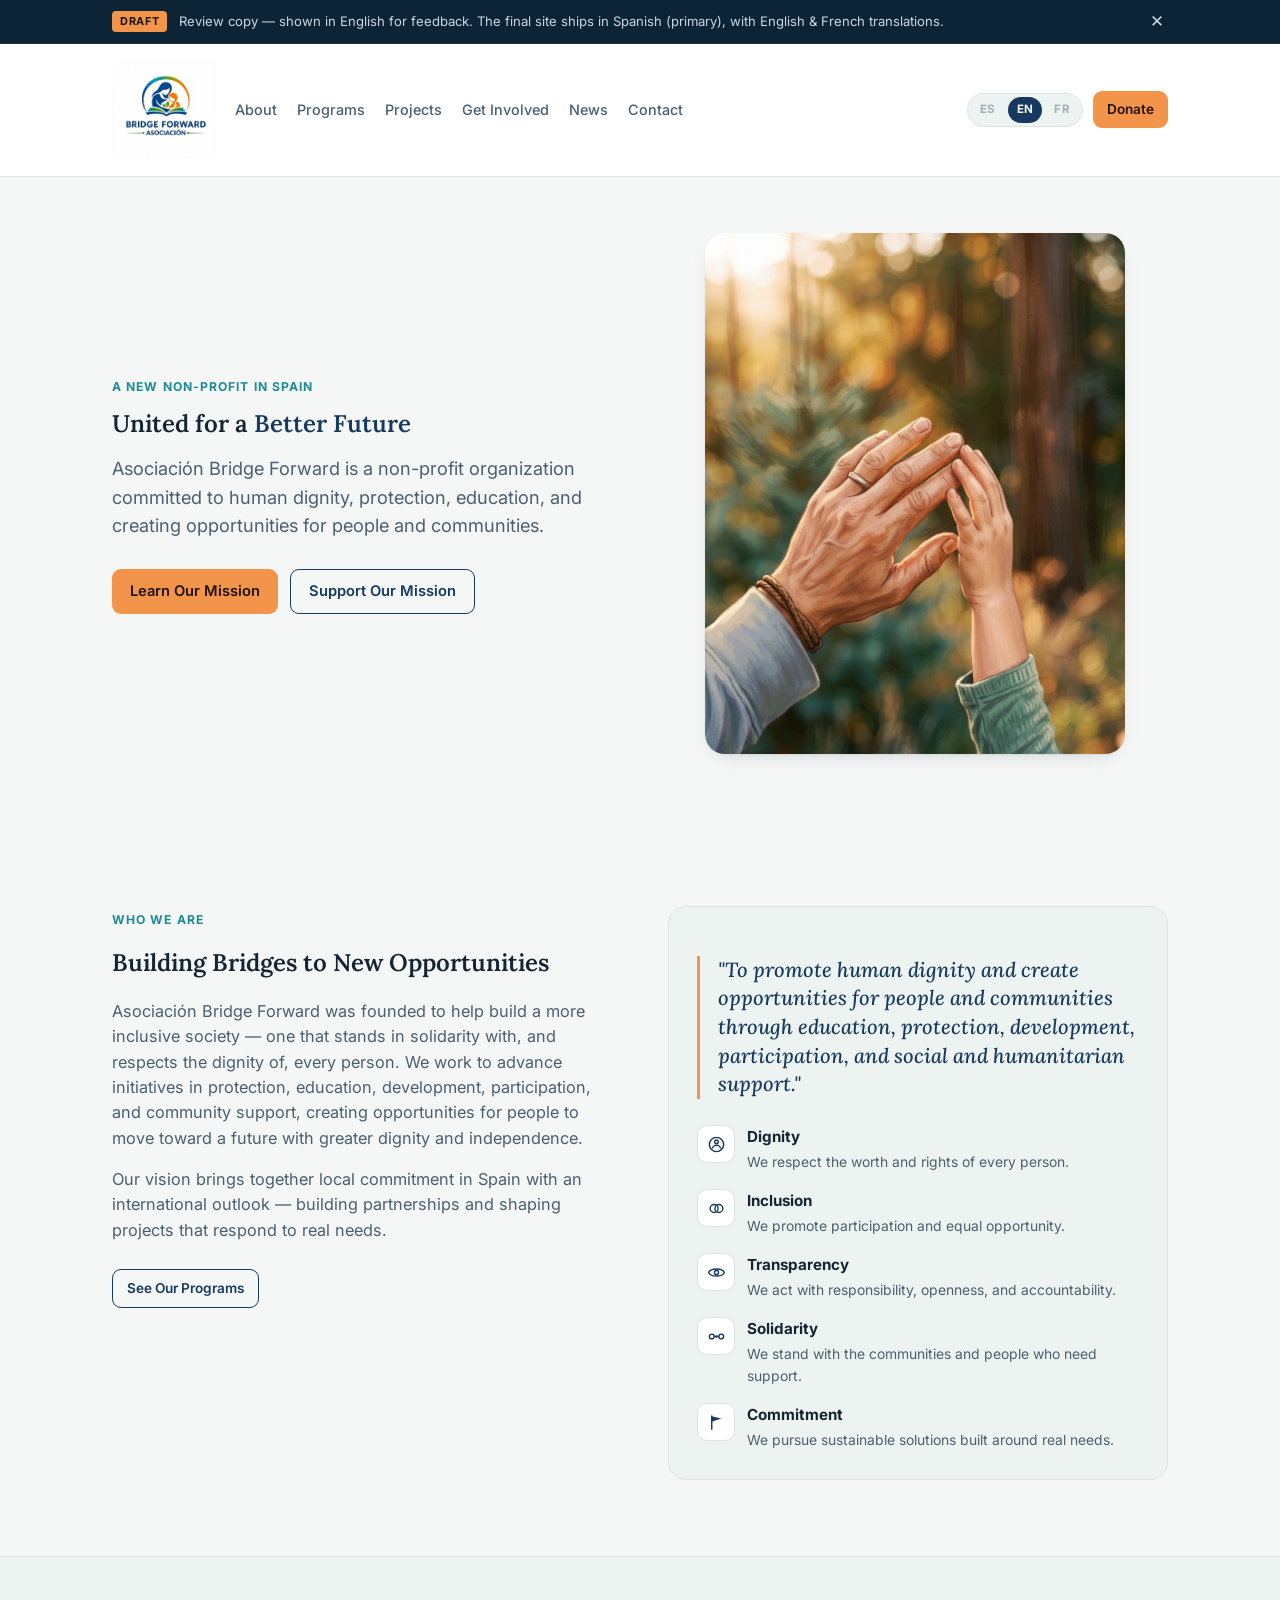
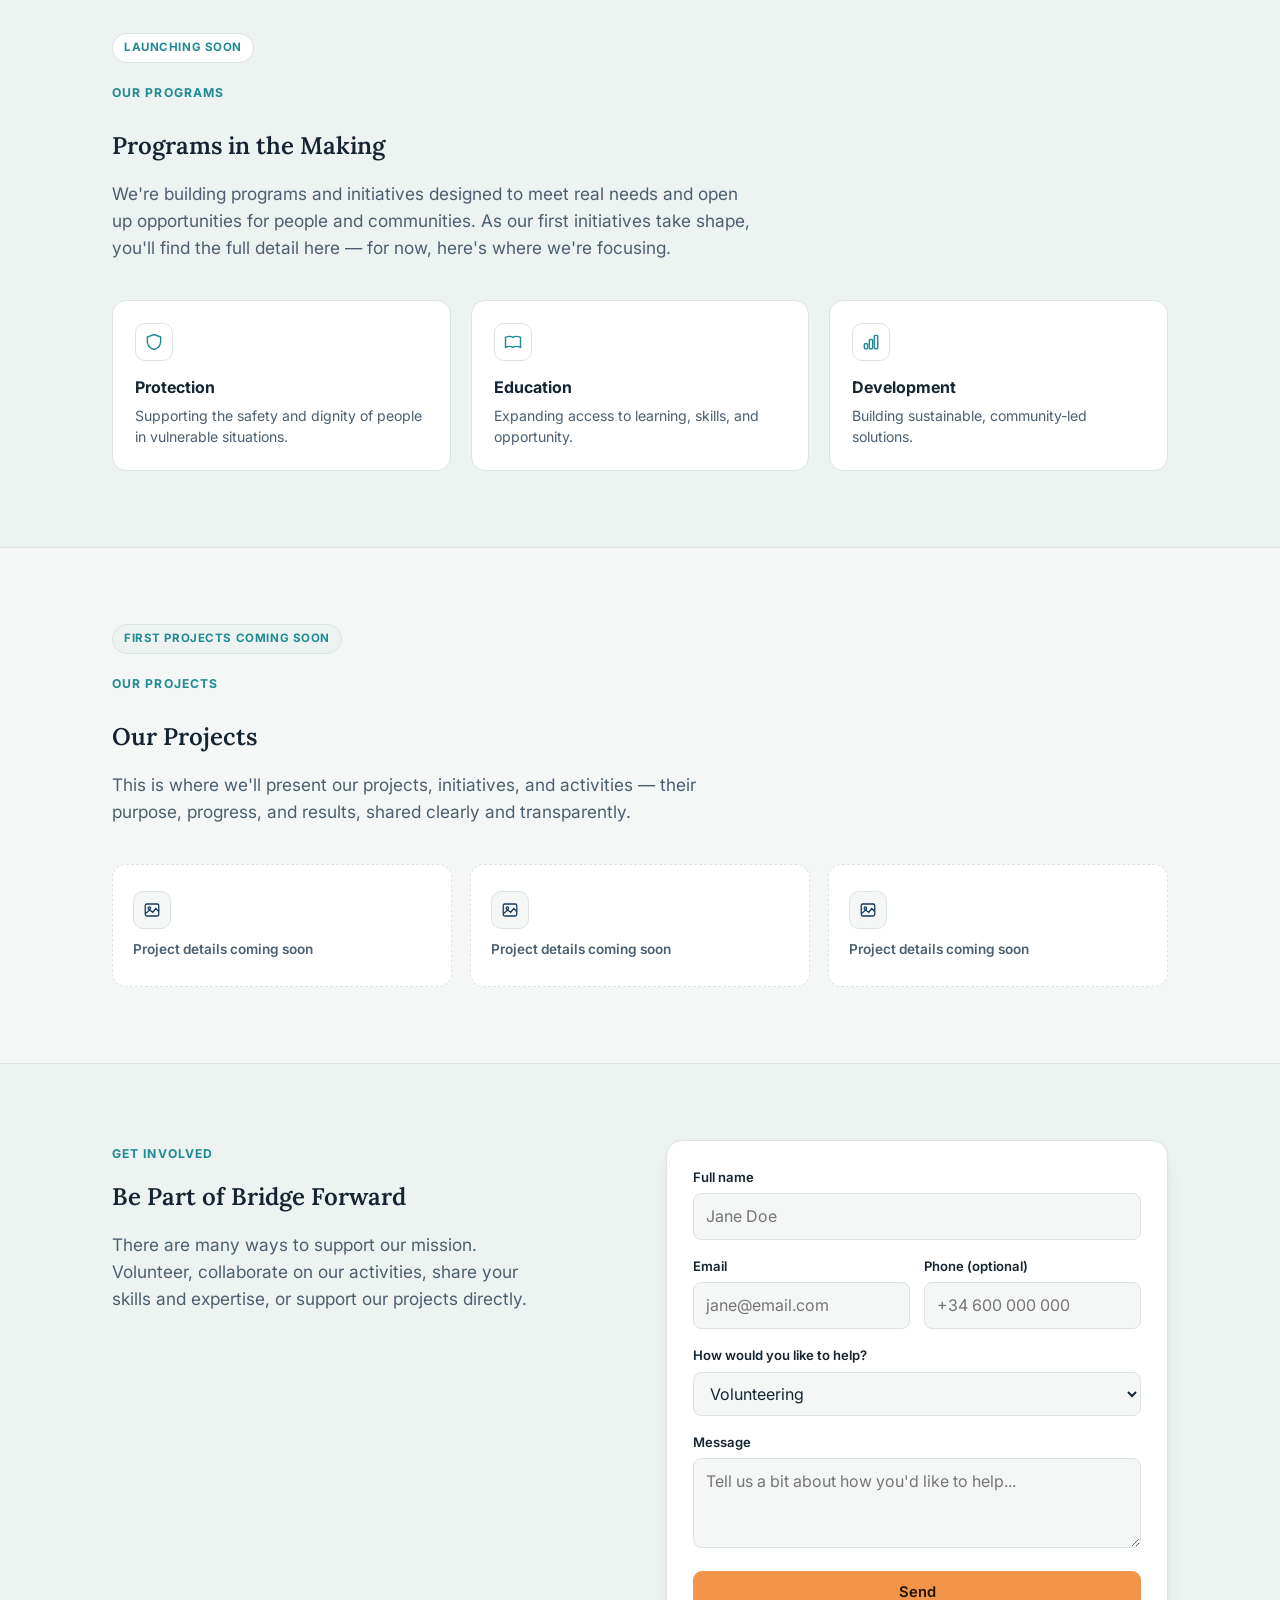
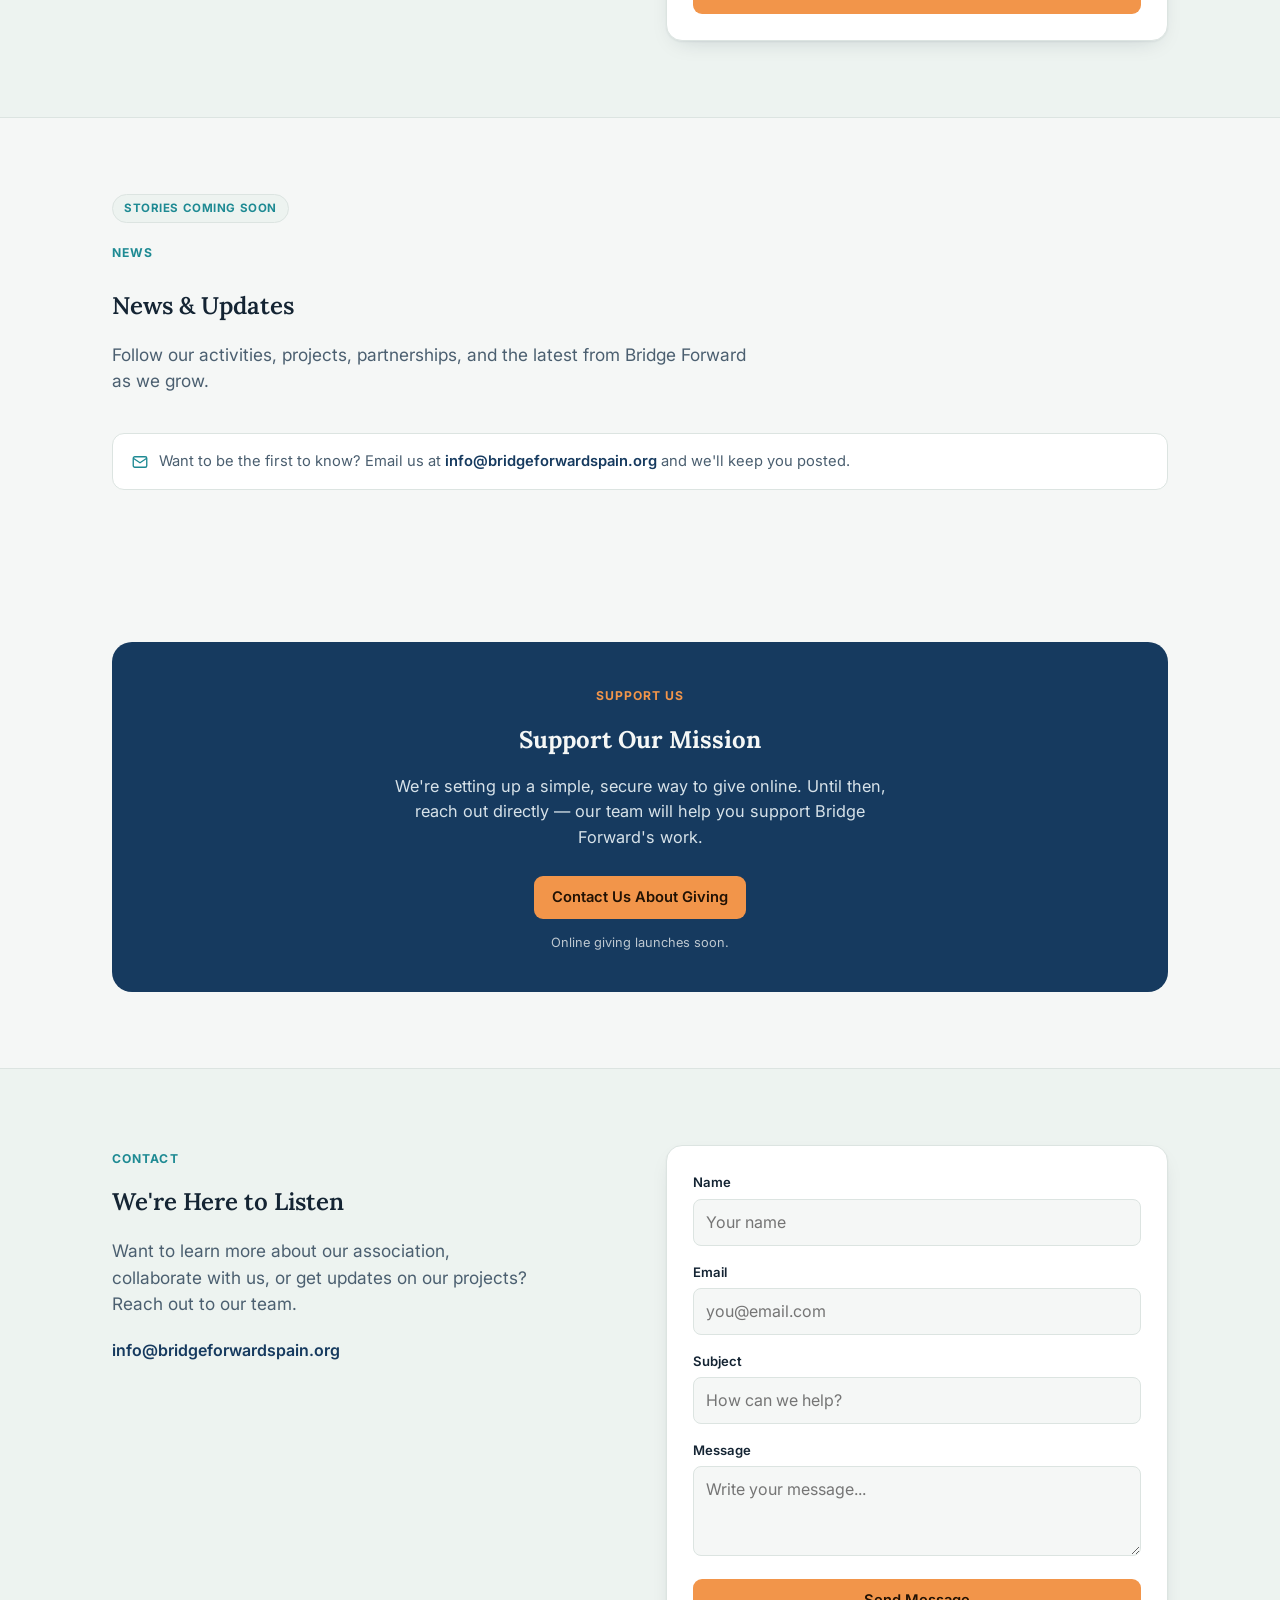
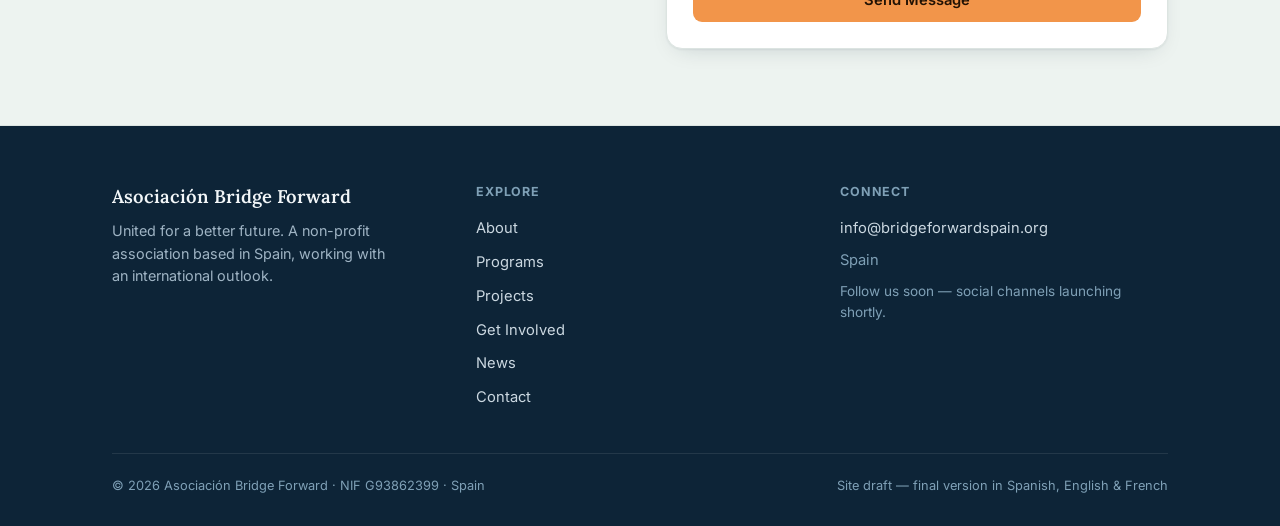
==== index.html @ 65ca8d6c "Bridge Forward — English review draft" ====
<!doctype html>
<html lang="en">
<head>
<meta charset="utf-8">
<meta name="viewport" content="width=device-width, initial-scale=1">
<title>Bridge Forward — Home</title>
<meta name="description" content="Asociación Bridge Forward is a non-profit organization committed to human dignity, protection, education, and creating opportunities for people and communities.">
<link rel="preconnect" href="https://fonts.googleapis.com">
<link rel="preconnect" href="https://fonts.gstatic.com" crossorigin>
<link rel="stylesheet" href="https://fonts.googleapis.com/css2?family=Lora:ital,wght@0,400;0,500;0,600;0,700;1,500&family=Inter:wght@400;500;600;700&display=swap">
<style>
:root{
  --bg:#F5F7F6; --surface:#FFFFFF; --surface-alt:#EDF3F0; --ink:#142433; --ink-soft:#4B5F70;
  --brand:#163A5F; --brand-deep:#0D2437; --teal:#1E8A93; --green:#3AA267; --orange:#F2954A; --orange-deep:#D97A2E;
  --border:#DCE4E1; --shadow:0 1px 2px rgba(14,36,55,.06), 0 8px 24px -12px rgba(14,36,55,.22);
}
*{box-sizing:border-box}
body{margin:0;background:var(--bg);color:var(--ink);font-family:"Inter",system-ui,-apple-system,"Segoe UI",sans-serif;line-height:1.55;-webkit-font-smoothing:antialiased}
h1,h2,h3{font-family:"Lora",Georgia,serif;margin:0;text-wrap:balance}
a{color:var(--brand);text-decoration:none}
a:hover{color:var(--orange-deep)}
button,input,select,textarea{font:inherit}
img,svg{display:block;max-width:100%}
input,select,textarea{width:100%;border:1px solid var(--border);border-radius:8px;background:var(--bg);color:var(--ink);padding:10px 12px}
textarea{resize:vertical;min-height:90px}
:focus-visible{outline:2.5px solid var(--orange);outline-offset:3px;border-radius:4px}
</style>
</head>
<body>

<div style="width:100%;min-height:100vh;display:flex;flex-direction:column;background:var(--bg);color:var(--ink)">

<div id="reviewStrip" style="background:var(--brand-deep);color:#E7EEF3;font-size:.82rem;border-bottom:1px solid rgba(255,255,255,.08)">
  <div style="max-width:1120px;margin-inline:auto;padding:9px clamp(20px,4vw,32px);display:flex;align-items:center;gap:12px;flex-wrap:wrap">
    <span style="flex:none;background:var(--orange);color:#1c1206;font-weight:700;font-size:.68rem;letter-spacing:.06em;text-transform:uppercase;padding:2px 8px;border-radius:4px">Draft</span>
    <span style="flex:1;min-width:200px;color:#C9D8E2">Review copy — shown in English for feedback. The final site ships in Spanish (primary), with English &amp; French translations.</span>
    <button type="button" id="dismissReviewBtn" aria-label="Dismiss" style="flex:none;background:none;border:0;color:#C9D8E2;font-size:1.05rem;line-height:1;cursor:pointer;padding:4px">✕</button>
  </div>
</div>

<header style="background:var(--surface);border-bottom:1px solid var(--border)">
  <div style="max-width:1120px;margin-inline:auto;padding:14px clamp(20px,4vw,32px);display:flex;align-items:center;gap:18px;flex-wrap:wrap;row-gap:10px">
    <a href="#home" style="display:flex;align-items:center;gap:10px;flex:none">
      <img src="assets/logo.jpg" alt="Asociación Bridge Forward" style="height:104px;width:auto;border-radius:12px">
    </a>
    <nav aria-label="Primary" style="display:flex;gap:20px;flex-wrap:wrap;font-size:.9rem;font-weight:500">
      <a href="#about" style="color:var(--ink-soft)">About</a>
      <a href="#programs" style="color:var(--ink-soft)">Programs</a>
      <a href="#projects" style="color:var(--ink-soft)">Projects</a>
      <a href="#involved" style="color:var(--ink-soft)">Get Involved</a>
      <a href="#news" style="color:var(--ink-soft)">News</a>
      <a href="#contact" style="color:var(--ink-soft)">Contact</a>
    </nav>
    <div style="display:flex;align-items:center;gap:10px;margin-left:auto">
      <div role="group" aria-label="Language" style="display:flex;gap:3px;background:var(--surface-alt);border:1px solid var(--border);border-radius:99px;padding:3px">
        <button type="button" disabled title="Available once the final site launches" style="border:0;background:none;font:inherit;font-size:.72rem;font-weight:700;letter-spacing:.03em;padding:4px 9px;border-radius:99px;color:var(--ink-soft);opacity:.45;cursor:not-allowed">ES</button>
        <button type="button" aria-current="true" style="border:0;font:inherit;font-size:.72rem;font-weight:700;letter-spacing:.03em;padding:4px 9px;border-radius:99px;background:var(--brand);color:#F5F7F6;cursor:default">EN</button>
        <button type="button" disabled title="Available once the final site launches" style="border:0;background:none;font:inherit;font-size:.72rem;font-weight:700;letter-spacing:.03em;padding:4px 9px;border-radius:99px;color:var(--ink-soft);opacity:.45;cursor:not-allowed">FR</button>
      </div>
      <a href="#donate" style="display:inline-flex;align-items:center;justify-content:center;border-radius:9px;font-weight:600;font-size:.85rem;padding:8px 14px;background:var(--orange);color:#221204">Donate</a>
    </div>
  </div>
</header>

<main>

  <section id="home" style="padding-block:56px 76px">
    <div style="max-width:1120px;margin-inline:auto;padding-inline:clamp(20px,4vw,32px);display:grid;grid-template-columns:repeat(auto-fit,minmax(340px,1fr));gap:44px;align-items:center">
      <div>
        <span style="display:inline-flex;align-items:center;gap:7px;font-size:.76rem;font-weight:700;letter-spacing:.09em;text-transform:uppercase;color:var(--teal);margin-bottom:14px">A new non-profit in Spain</span>
        <h1 style="font-size:clamp(2.1rem,1.5rem+3vw,3.6rem);line-height:1.06;font-weight:600">United for a <em style="font-style:normal;color:var(--brand)">Better Future</em></h1>
        <p style="margin-top:18px;margin-bottom:30px;font-size:1.14rem;color:var(--ink-soft);max-width:560px">Asociación Bridge Forward is a non-profit organization committed to human dignity, protection, education, and creating opportunities for people and communities.</p>
        <div style="display:flex;flex-wrap:wrap;gap:12px">
          <a href="#about" style="display:inline-flex;align-items:center;justify-content:center;border-radius:9px;font-weight:600;font-size:.92rem;padding:10px 18px;background:var(--orange);color:#221204">Learn Our Mission</a>
          <a href="#donate" style="display:inline-flex;align-items:center;justify-content:center;border-radius:9px;font-weight:600;font-size:.92rem;padding:10px 18px;border:1px solid var(--brand);color:var(--brand)">Support Our Mission</a>
        </div>
      </div>
      <img src="assets/hero.jpg" alt="An adult's hand and a child's hand reaching toward each other, fingertips almost touching" style="width:100%;max-width:420px;margin-inline:auto;display:block;border-radius:20px;box-shadow:var(--shadow)">
    </div>
  </section>

  <section id="about" style="padding-block:76px">
    <div style="max-width:1120px;margin-inline:auto;padding-inline:clamp(20px,4vw,32px);display:grid;grid-template-columns:repeat(auto-fit,minmax(340px,1fr));gap:56px">
      <div>
        <span style="display:inline-flex;align-items:center;gap:7px;font-size:.76rem;font-weight:700;letter-spacing:.09em;text-transform:uppercase;color:var(--teal);margin-bottom:14px">Who We Are</span>
        <h2 style="font-size:clamp(1.7rem,1.3rem+1.6vw,2.5rem);font-weight:600;margin-bottom:18px">Building Bridges to New Opportunities</h2>
        <p style="color:var(--ink-soft);font-size:1.02rem">Asociación Bridge Forward was founded to help build a more inclusive society — one that stands in solidarity with, and respects the dignity of, every person. We work to advance initiatives in protection, education, development, participation, and community support, creating opportunities for people to move toward a future with greater dignity and independence.</p>
        <p style="margin-top:14px;color:var(--ink-soft);font-size:1.02rem">Our vision brings together local commitment in Spain with an international outlook — building partnerships and shaping projects that respond to real needs.</p>
        <div style="margin-top:26px"><a href="#programs" style="display:inline-flex;align-items:center;justify-content:center;border-radius:9px;font-weight:600;font-size:.85rem;padding:8px 14px;border:1px solid var(--brand);color:var(--brand)">See Our Programs</a></div>
      </div>
      <div style="background:var(--surface-alt);border:1px solid var(--border);border-radius:18px;padding:28px">
        <p style="font-family:'Lora',serif;font-weight:500;font-style:italic;font-size:1.28rem;line-height:1.4;color:var(--brand);border-left:3px solid var(--orange);padding-left:18px;margin-bottom:26px">"To promote human dignity and create opportunities for people and communities through education, protection, development, participation, and social and humanitarian support."</p>
        <div style="display:grid;gap:16px;grid-template-columns:repeat(auto-fit,minmax(220px,1fr))">
          <div style="display:flex;gap:12px">
            <span style="flex:none;width:38px;height:38px;border-radius:10px;background:var(--surface);border:1px solid var(--border);display:flex;align-items:center;justify-content:center;color:var(--brand)"><svg width="19" height="19" viewBox="0 0 24 24" style="fill:none;stroke:currentColor;stroke-width:1.8"><circle cx="12" cy="12" r="9"></circle><circle cx="12" cy="8.6" r="2.3"></circle><path d="M7,17 a5,4 0 0 1 10,0"></path></svg></span>
            <div><h4 style="font-family:'Inter',sans-serif;font-weight:700;font-size:.95rem;margin:0 0 3px">Dignity</h4><p style="margin:0;font-size:.87rem;color:var(--ink-soft)">We respect the worth and rights of every person.</p></div>
          </div>
          <div style="display:flex;gap:12px">
            <span style="flex:none;width:38px;height:38px;border-radius:10px;background:var(--surface);border:1px solid var(--border);display:flex;align-items:center;justify-content:center;color:var(--brand)"><svg width="19" height="19" viewBox="0 0 24 24" style="fill:none;stroke:currentColor;stroke-width:1.8"><circle cx="9" cy="12" r="5"></circle><circle cx="15" cy="12" r="5"></circle></svg></span>
            <div><h4 style="font-family:'Inter',sans-serif;font-weight:700;font-size:.95rem;margin:0 0 3px">Inclusion</h4><p style="margin:0;font-size:.87rem;color:var(--ink-soft)">We promote participation and equal opportunity.</p></div>
          </div>
          <div style="display:flex;gap:12px">
            <span style="flex:none;width:38px;height:38px;border-radius:10px;background:var(--surface);border:1px solid var(--border);display:flex;align-items:center;justify-content:center;color:var(--brand)"><svg width="19" height="19" viewBox="0 0 24 24" style="fill:none;stroke:currentColor;stroke-width:1.8"><path d="M2,12 C5,6 19,6 22,12 C19,18 5,18 2,12 Z"></path><circle cx="12" cy="12" r="2.6"></circle></svg></span>
            <div><h4 style="font-family:'Inter',sans-serif;font-weight:700;font-size:.95rem;margin:0 0 3px">Transparency</h4><p style="margin:0;font-size:.87rem;color:var(--ink-soft)">We act with responsibility, openness, and accountability.</p></div>
          </div>
          <div style="display:flex;gap:12px">
            <span style="flex:none;width:38px;height:38px;border-radius:10px;background:var(--surface);border:1px solid var(--border);display:flex;align-items:center;justify-content:center;color:var(--brand)"><svg width="19" height="19" viewBox="0 0 24 24" style="fill:none;stroke:currentColor;stroke-width:1.8"><circle cx="6" cy="12" r="3"></circle><circle cx="18" cy="12" r="3"></circle><line x1="9" y1="12" x2="15" y2="12"></line><circle cx="12" cy="12" r="1.5" style="fill:currentColor;stroke:none"></circle></svg></span>
            <div><h4 style="font-family:'Inter',sans-serif;font-weight:700;font-size:.95rem;margin:0 0 3px">Solidarity</h4><p style="margin:0;font-size:.87rem;color:var(--ink-soft)">We stand with the communities and people who need support.</p></div>
          </div>
          <div style="display:flex;gap:12px">
            <span style="flex:none;width:38px;height:38px;border-radius:10px;background:var(--surface);border:1px solid var(--border);display:flex;align-items:center;justify-content:center;color:var(--brand)"><svg width="19" height="19" viewBox="0 0 24 24" style="fill:none;stroke:currentColor;stroke-width:1.8"><line x1="6" y1="3" x2="6" y2="21"></line><path d="M6,4 L18,7 L6,11 Z" style="fill:currentColor;stroke:none"></path></svg></span>
            <div><h4 style="font-family:'Inter',sans-serif;font-weight:700;font-size:.95rem;margin:0 0 3px">Commitment</h4><p style="margin:0;font-size:.87rem;color:var(--ink-soft)">We pursue sustainable solutions built around real needs.</p></div>
          </div>
        </div>
      </div>
    </div>
  </section>

  <section id="programs" style="padding-block:76px;background:var(--surface-alt);border-top:1px solid var(--border);border-bottom:1px solid var(--border)">
    <div style="max-width:1120px;margin-inline:auto;padding-inline:clamp(20px,4vw,32px)">
      <div style="max-width:640px;margin-bottom:38px">
        <span style="display:inline-block;font-size:.72rem;font-weight:700;letter-spacing:.05em;text-transform:uppercase;background:var(--surface);color:var(--teal);border:1px solid var(--border);padding:5px 11px;border-radius:99px;margin-bottom:16px">Launching Soon</span><br>
        <span style="display:inline-flex;align-items:center;gap:7px;font-size:.76rem;font-weight:700;letter-spacing:.09em;text-transform:uppercase;color:var(--teal);margin-bottom:14px">Our Programs</span>
        <h2 style="font-size:clamp(1.6rem,1.2rem+1.4vw,2.2rem);font-weight:600;margin:10px 0 14px">Programs in the Making</h2>
        <p style="font-size:1.08rem;color:var(--ink-soft)">We're building programs and initiatives designed to meet real needs and open up opportunities for people and communities. As our first initiatives take shape, you'll find the full detail here — for now, here's where we're focusing.</p>
      </div>
      <div style="display:grid;gap:20px;grid-template-columns:repeat(auto-fit,minmax(220px,1fr))">
        <div style="background:var(--surface);border:1px solid var(--border);border-radius:14px;padding:22px">
          <span style="display:flex;width:38px;height:38px;border-radius:10px;background:var(--surface);border:1px solid var(--border);align-items:center;justify-content:center;color:var(--teal);margin-bottom:14px"><svg width="20" height="20" viewBox="0 0 24 24" style="fill:none;stroke:currentColor;stroke-width:1.7"><path d="M12,3 L20,6 V11 C20,16 16.5,19.5 12,21 C7.5,19.5 4,16 4,11 V6 Z"></path></svg></span>
          <h4 style="font-size:1rem;font-weight:700;margin:0 0 5px">Protection</h4>
          <p style="margin:0;font-size:.88rem;color:var(--ink-soft)">Supporting the safety and dignity of people in vulnerable situations.</p>
        </div>
        <div style="background:var(--surface);border:1px solid var(--border);border-radius:14px;padding:22px">
          <span style="display:flex;width:38px;height:38px;border-radius:10px;background:var(--surface);border:1px solid var(--border);align-items:center;justify-content:center;color:var(--teal);margin-bottom:14px"><svg width="20" height="20" viewBox="0 0 24 24" style="fill:none;stroke:currentColor;stroke-width:1.7"><path d="M3,6.5 C7,4.5 9,4.5 12,6.5 C15,4.5 17,4.5 21,6.5 V18.5 C17,16.5 15,16.5 12,18.5 C9,16.5 7,16.5 3,18.5 Z"></path></svg></span>
          <h4 style="font-size:1rem;font-weight:700;margin:0 0 5px">Education</h4>
          <p style="margin:0;font-size:.88rem;color:var(--ink-soft)">Expanding access to learning, skills, and opportunity.</p>
        </div>
        <div style="background:var(--surface);border:1px solid var(--border);border-radius:14px;padding:22px">
          <span style="display:flex;width:38px;height:38px;border-radius:10px;background:var(--surface);border:1px solid var(--border);align-items:center;justify-content:center;color:var(--teal);margin-bottom:14px"><svg width="20" height="20" viewBox="0 0 24 24" style="fill:none;stroke:currentColor;stroke-width:1.7"><rect x="4" y="14" width="4" height="6" rx="1"></rect><rect x="10" y="9" width="4" height="11" rx="1"></rect><rect x="16" y="4" width="4" height="16" rx="1"></rect></svg></span>
          <h4 style="font-size:1rem;font-weight:700;margin:0 0 5px">Development</h4>
          <p style="margin:0;font-size:.88rem;color:var(--ink-soft)">Building sustainable, community-led solutions.</p>
        </div>
      </div>
    </div>
  </section>

  <section id="projects" style="padding-block:76px">
    <div style="max-width:1120px;margin-inline:auto;padding-inline:clamp(20px,4vw,32px)">
      <div style="max-width:640px;margin-bottom:38px">
        <span style="display:inline-block;font-size:.72rem;font-weight:700;letter-spacing:.05em;text-transform:uppercase;background:var(--surface-alt);color:var(--teal);border:1px solid var(--border);padding:5px 11px;border-radius:99px;margin-bottom:16px">First Projects Coming Soon</span><br>
        <span style="display:inline-flex;align-items:center;gap:7px;font-size:.76rem;font-weight:700;letter-spacing:.09em;text-transform:uppercase;color:var(--teal);margin-bottom:14px">Our Projects</span>
        <h2 style="font-size:clamp(1.6rem,1.2rem+1.4vw,2.2rem);font-weight:600;margin:10px 0 14px">Our Projects</h2>
        <p style="font-size:1.08rem;color:var(--ink-soft)">This is where we'll present our projects, initiatives, and activities — their purpose, progress, and results, shared clearly and transparently.</p>
      </div>
      <div style="display:grid;gap:18px;grid-template-columns:repeat(auto-fit,minmax(220px,1fr))">
        <div style="border:1.5px dashed var(--border);border-radius:14px;padding:26px 20px;display:flex;flex-direction:column;align-items:flex-start;gap:10px;color:var(--ink-soft);background:var(--surface)">
          <span style="display:flex;width:38px;height:38px;border-radius:10px;background:var(--bg);border:1px solid var(--border);align-items:center;justify-content:center;color:var(--brand)"><svg width="18" height="18" viewBox="0 0 24 24" style="fill:none;stroke:currentColor;stroke-width:1.7"><rect x="3" y="4" width="18" height="16" rx="2"></rect><circle cx="8.5" cy="9.5" r="1.6"></circle><path d="M3,17 L9,12 L13,15 L17,10 L21,14"></path></svg></span>
          <span style="font-size:.85rem;font-weight:600">Project details coming soon</span>
        </div>
        <div style="border:1.5px dashed var(--border);border-radius:14px;padding:26px 20px;display:flex;flex-direction:column;align-items:flex-start;gap:10px;color:var(--ink-soft);background:var(--surface)">
          <span style="display:flex;width:38px;height:38px;border-radius:10px;background:var(--bg);border:1px solid var(--border);align-items:center;justify-content:center;color:var(--brand)"><svg width="18" height="18" viewBox="0 0 24 24" style="fill:none;stroke:currentColor;stroke-width:1.7"><rect x="3" y="4" width="18" height="16" rx="2"></rect><circle cx="8.5" cy="9.5" r="1.6"></circle><path d="M3,17 L9,12 L13,15 L17,10 L21,14"></path></svg></span>
          <span style="font-size:.85rem;font-weight:600">Project details coming soon</span>
        </div>
        <div style="border:1.5px dashed var(--border);border-radius:14px;padding:26px 20px;display:flex;flex-direction:column;align-items:flex-start;gap:10px;color:var(--ink-soft);background:var(--surface)">
          <span style="display:flex;width:38px;height:38px;border-radius:10px;background:var(--bg);border:1px solid var(--border);align-items:center;justify-content:center;color:var(--brand)"><svg width="18" height="18" viewBox="0 0 24 24" style="fill:none;stroke:currentColor;stroke-width:1.7"><rect x="3" y="4" width="18" height="16" rx="2"></rect><circle cx="8.5" cy="9.5" r="1.6"></circle><path d="M3,17 L9,12 L13,15 L17,10 L21,14"></path></svg></span>
          <span style="font-size:.85rem;font-weight:600">Project details coming soon</span>
        </div>
      </div>
    </div>
  </section>

  <section id="involved" style="padding-block:76px;background:var(--surface-alt);border-top:1px solid var(--border);border-bottom:1px solid var(--border)">
    <div style="max-width:1120px;margin-inline:auto;padding-inline:clamp(20px,4vw,32px);display:grid;grid-template-columns:repeat(auto-fit,minmax(340px,1fr));gap:52px">
      <div>
        <span style="display:inline-flex;align-items:center;gap:7px;font-size:.76rem;font-weight:700;letter-spacing:.09em;text-transform:uppercase;color:var(--teal);margin-bottom:14px">Get Involved</span>
        <h2 style="font-size:clamp(1.6rem,1.2rem+1.4vw,2.2rem);font-weight:600;margin-bottom:14px">Be Part of Bridge Forward</h2>
        <p style="font-size:1.08rem;color:var(--ink-soft);max-width:420px">There are many ways to support our mission. Volunteer, collaborate on our activities, share your skills and expertise, or support our projects directly.</p>
      </div>
      <form id="involveForm" style="background:var(--surface);border:1px solid var(--border);border-radius:16px;padding:26px;box-shadow:var(--shadow)">
        <div style="margin-bottom:16px">
          <label for="i-name" style="display:block;font-size:.82rem;font-weight:600;margin-bottom:6px">Full name</label>
          <input id="i-name" type="text" placeholder="Jane Doe">
        </div>
        <div style="display:grid;gap:14px;grid-template-columns:repeat(auto-fit,minmax(160px,1fr));margin-bottom:16px">
          <div>
            <label for="i-email" style="display:block;font-size:.82rem;font-weight:600;margin-bottom:6px">Email</label>
            <input id="i-email" type="email" placeholder="jane@email.com">
          </div>
          <div>
            <label for="i-phone" style="display:block;font-size:.82rem;font-weight:600;margin-bottom:6px">Phone (optional)</label>
            <input id="i-phone" type="tel" placeholder="+34 600 000 000">
          </div>
        </div>
        <div style="margin-bottom:16px">
          <label for="i-way" style="display:block;font-size:.82rem;font-weight:600;margin-bottom:6px">How would you like to help?</label>
          <select id="i-way">
            <option>Volunteering</option>
            <option>Professional collaboration</option>
            <option>Activities &amp; events</option>
            <option>Spreading the word</option>
            <option>Other</option>
          </select>
        </div>
        <div style="margin-bottom:16px">
          <label for="i-msg" style="display:block;font-size:.82rem;font-weight:600;margin-bottom:6px">Message</label>
          <textarea id="i-msg" placeholder="Tell us a bit about how you'd like to help..."></textarea>
        </div>
        <button type="button" id="involveSendBtn" style="width:100%;display:inline-flex;align-items:center;justify-content:center;border-radius:9px;font-weight:600;font-size:.92rem;padding:10px 18px;background:var(--orange);color:#221204;border:0;cursor:pointer">Send</button>
        <p id="involveNote" style="display:none;font-size:.82rem;color:var(--ink-soft);margin:10px 0 0">Preview only — this form will go live when we publish the final site.</p>
      </form>
    </div>
  </section>

  <section id="news" style="padding-block:76px">
    <div style="max-width:1120px;margin-inline:auto;padding-inline:clamp(20px,4vw,32px)">
      <div style="max-width:640px;margin-bottom:38px">
        <span style="display:inline-block;font-size:.72rem;font-weight:700;letter-spacing:.05em;text-transform:uppercase;background:var(--surface-alt);color:var(--teal);border:1px solid var(--border);padding:5px 11px;border-radius:99px;margin-bottom:16px">Stories Coming Soon</span><br>
        <span style="display:inline-flex;align-items:center;gap:7px;font-size:.76rem;font-weight:700;letter-spacing:.09em;text-transform:uppercase;color:var(--teal);margin-bottom:14px">News</span>
        <h2 style="font-size:clamp(1.6rem,1.2rem+1.4vw,2.2rem);font-weight:600;margin:10px 0 14px">News &amp; Updates</h2>
        <p style="font-size:1.08rem;color:var(--ink-soft)">Follow our activities, projects, partnerships, and the latest from Bridge Forward as we grow.</p>
      </div>
      <div style="display:flex;flex-wrap:wrap;align-items:center;gap:10px;background:var(--surface);border:1px solid var(--border);border-radius:12px;padding:16px 18px;font-size:.92rem;color:var(--ink-soft)">
        <svg width="18" height="18" viewBox="0 0 24 24" style="fill:none;stroke:var(--teal);stroke-width:1.8"><path d="M3,7 L12,13 L21,7"></path><rect x="3" y="5" width="18" height="14" rx="2"></rect></svg>
        <span>Want to be the first to know? Email us at <a href="mailto:info@bridgeforwardspain.org" style="color:var(--brand);font-weight:600">info@bridgeforwardspain.org</a> and we'll keep you posted.</span>
      </div>
    </div>
  </section>

  <section id="donate" style="padding-block:76px">
    <div style="max-width:1120px;margin-inline:auto;padding-inline:clamp(20px,4vw,32px)">
      <div style="background:var(--brand);color:#F5F7F6;border-radius:20px;padding:40px 28px;text-align:center">
        <span style="display:inline-flex;align-items:center;gap:7px;font-size:.76rem;font-weight:700;letter-spacing:.09em;text-transform:uppercase;color:var(--orange)">Support Us</span>
        <h2 style="color:#F5F7F6;font-size:clamp(1.7rem,1.3rem+1.6vw,2.4rem);margin-top:14px">Support Our Mission</h2>
        <p style="color:#D7E2E9;max-width:520px;margin:16px auto 26px;font-size:1.02rem">We're setting up a simple, secure way to give online. Until then, reach out directly — our team will help you support Bridge Forward's work.</p>
        <a href="#contact" style="display:inline-flex;align-items:center;justify-content:center;border-radius:9px;font-weight:600;font-size:.92rem;padding:10px 18px;background:var(--orange);color:#221204">Contact Us About Giving</a>
        <small style="display:block;margin-top:14px;opacity:.75;font-size:.8rem">Online giving launches soon.</small>
      </div>
    </div>
  </section>

  <section id="contact" style="padding-block:76px;background:var(--surface-alt);border-top:1px solid var(--border);border-bottom:1px solid var(--border)">
    <div style="max-width:1120px;margin-inline:auto;padding-inline:clamp(20px,4vw,32px);display:grid;grid-template-columns:repeat(auto-fit,minmax(340px,1fr));gap:52px">
      <div>
        <span style="display:inline-flex;align-items:center;gap:7px;font-size:.76rem;font-weight:700;letter-spacing:.09em;text-transform:uppercase;color:var(--teal);margin-bottom:14px">Contact</span>
        <h2 style="font-size:clamp(1.6rem,1.2rem+1.4vw,2.2rem);font-weight:600;margin-bottom:14px">We're Here to Listen</h2>
        <p style="font-size:1.08rem;color:var(--ink-soft);max-width:420px">Want to learn more about our association, collaborate with us, or get updates on our projects? Reach out to our team.</p>
        <p style="margin-top:20px;font-weight:600"><a href="mailto:info@bridgeforwardspain.org" style="color:var(--brand)">info@bridgeforwardspain.org</a></p>
      </div>
      <form id="contactForm" style="background:var(--surface);border:1px solid var(--border);border-radius:16px;padding:26px;box-shadow:var(--shadow)">
        <div style="margin-bottom:16px">
          <label for="c-name" style="display:block;font-size:.82rem;font-weight:600;margin-bottom:6px">Name</label>
          <input id="c-name" type="text" placeholder="Your name">
        </div>
        <div style="margin-bottom:16px">
          <label for="c-email" style="display:block;font-size:.82rem;font-weight:600;margin-bottom:6px">Email</label>
          <input id="c-email" type="email" placeholder="you@email.com">
        </div>
        <div style="margin-bottom:16px">
          <label for="c-subject" style="display:block;font-size:.82rem;font-weight:600;margin-bottom:6px">Subject</label>
          <input id="c-subject" type="text" placeholder="How can we help?">
        </div>
        <div style="margin-bottom:16px">
          <label for="c-msg" style="display:block;font-size:.82rem;font-weight:600;margin-bottom:6px">Message</label>
          <textarea id="c-msg" placeholder="Write your message..."></textarea>
        </div>
        <button type="button" id="contactSendBtn" style="width:100%;display:inline-flex;align-items:center;justify-content:center;border-radius:9px;font-weight:600;font-size:.92rem;padding:10px 18px;background:var(--orange);color:#221204;border:0;cursor:pointer">Send Message</button>
        <p id="contactNote" style="display:none;font-size:.82rem;color:var(--ink-soft);margin:10px 0 0">Preview only — this form will go live when we publish the final site.</p>
      </form>
    </div>
  </section>

</main>

<footer style="background:var(--brand-deep);color:#CBD8E1">
  <div style="max-width:1120px;margin-inline:auto;padding:56px clamp(20px,4vw,32px) 30px">
    <div style="display:grid;gap:36px;grid-template-columns:repeat(auto-fit,minmax(220px,1fr))">
      <div>
        <span style="color:#F2F6F8;font-family:'Lora',serif;font-weight:600;font-size:1.15rem">Asociación Bridge Forward</span>
        <p style="margin-top:10px;font-size:.9rem;color:#9FB4C4;max-width:280px">United for a better future. A non-profit association based in Spain, working with an international outlook.</p>
      </div>
      <div>
        <h5 style="font-size:.78rem;text-transform:uppercase;letter-spacing:.07em;color:#7FA0B6;margin:0 0 14px">Explore</h5>
        <ul style="list-style:none;margin:0;padding:0;display:flex;flex-direction:column;gap:9px">
          <li><a href="#about" style="color:#CBD8E1;font-size:.92rem">About</a></li>
          <li><a href="#programs" style="color:#CBD8E1;font-size:.92rem">Programs</a></li>
          <li><a href="#projects" style="color:#CBD8E1;font-size:.92rem">Projects</a></li>
          <li><a href="#involved" style="color:#CBD8E1;font-size:.92rem">Get Involved</a></li>
          <li><a href="#news" style="color:#CBD8E1;font-size:.92rem">News</a></li>
          <li><a href="#contact" style="color:#CBD8E1;font-size:.92rem">Contact</a></li>
        </ul>
      </div>
      <div>
        <h5 style="font-size:.78rem;text-transform:uppercase;letter-spacing:.07em;color:#7FA0B6;margin:0 0 14px">Connect</h5>
        <ul style="list-style:none;margin:0;padding:0;display:flex;flex-direction:column;gap:9px">
          <li><a href="mailto:info@bridgeforwardspain.org" style="color:#CBD8E1;font-size:.92rem">info@bridgeforwardspain.org</a></li>
          <li style="color:#7FA0B6;font-size:.92rem">Spain</li>
          <li style="color:#7FA0B6;font-size:.85rem">Follow us soon — social channels launching shortly.</li>
        </ul>
      </div>
    </div>
    <div style="margin-top:44px;padding-top:22px;border-top:1px solid rgba(255,255,255,.09);display:flex;flex-wrap:wrap;gap:12px;justify-content:space-between;font-size:.8rem;color:#7FA0B6">
      <span>© 2026 Asociación Bridge Forward · NIF G93862399 · Spain</span>
      <span>Site draft — final version in Spanish, English &amp; French</span>
    </div>
  </div>
</footer>

</div>

<script>
(function(){
  var strip = document.getElementById('reviewStrip');
  var dismissBtn = document.getElementById('dismissReviewBtn');
  try {
    if (localStorage.getItem('bf_review_dismissed') === '1' && strip) strip.style.display = 'none';
  } catch (e) {}
  if (dismissBtn) {
    dismissBtn.addEventListener('click', function () {
      if (strip) strip.style.display = 'none';
      try { localStorage.setItem('bf_review_dismissed', '1'); } catch (e) {}
    });
  }

  function wireForm(btnId, noteId) {
    var btn = document.getElementById(btnId);
    var note = document.getElementById(noteId);
    if (!btn) return;
    btn.addEventListener('click', function () {
      if (note) note.style.display = 'block';
    });
  }
  wireForm('involveSendBtn', 'involveNote');
  wireForm('contactSendBtn', 'contactNote');
})();
</script>
</body>
</html>
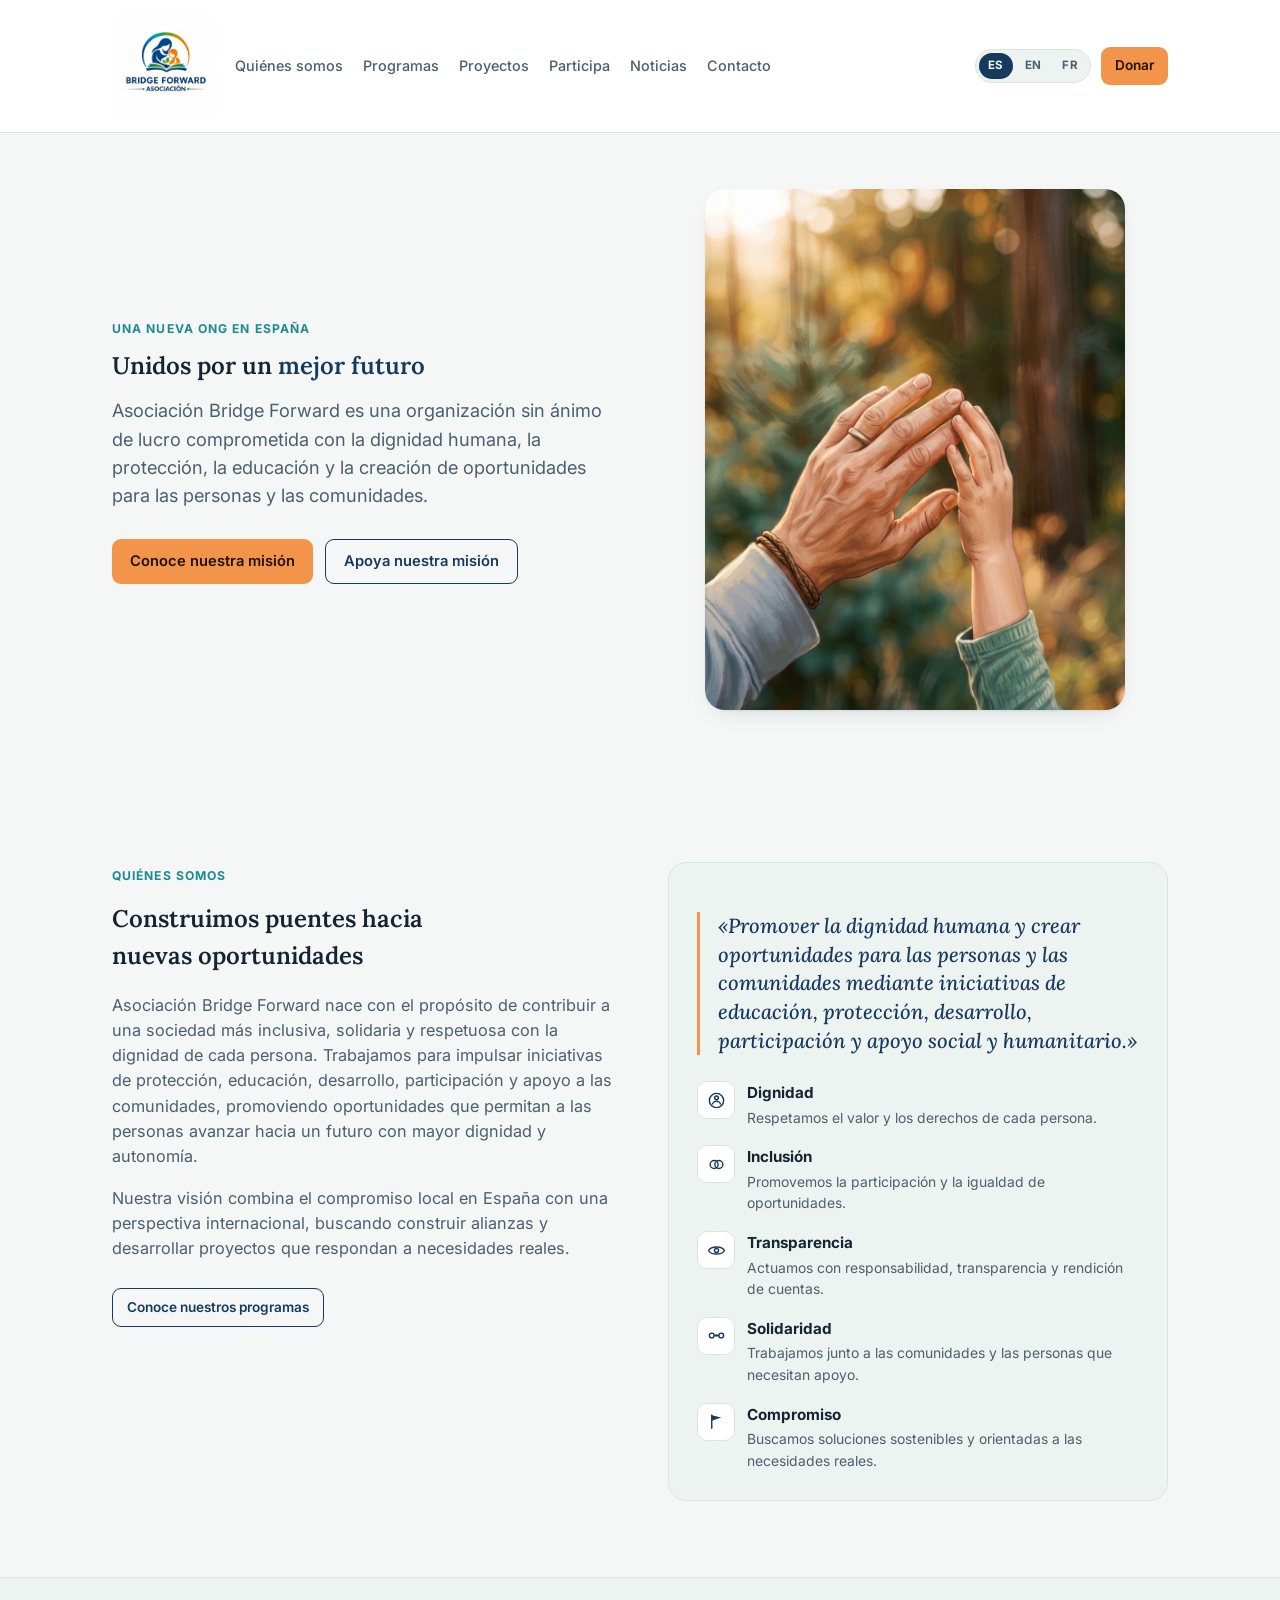
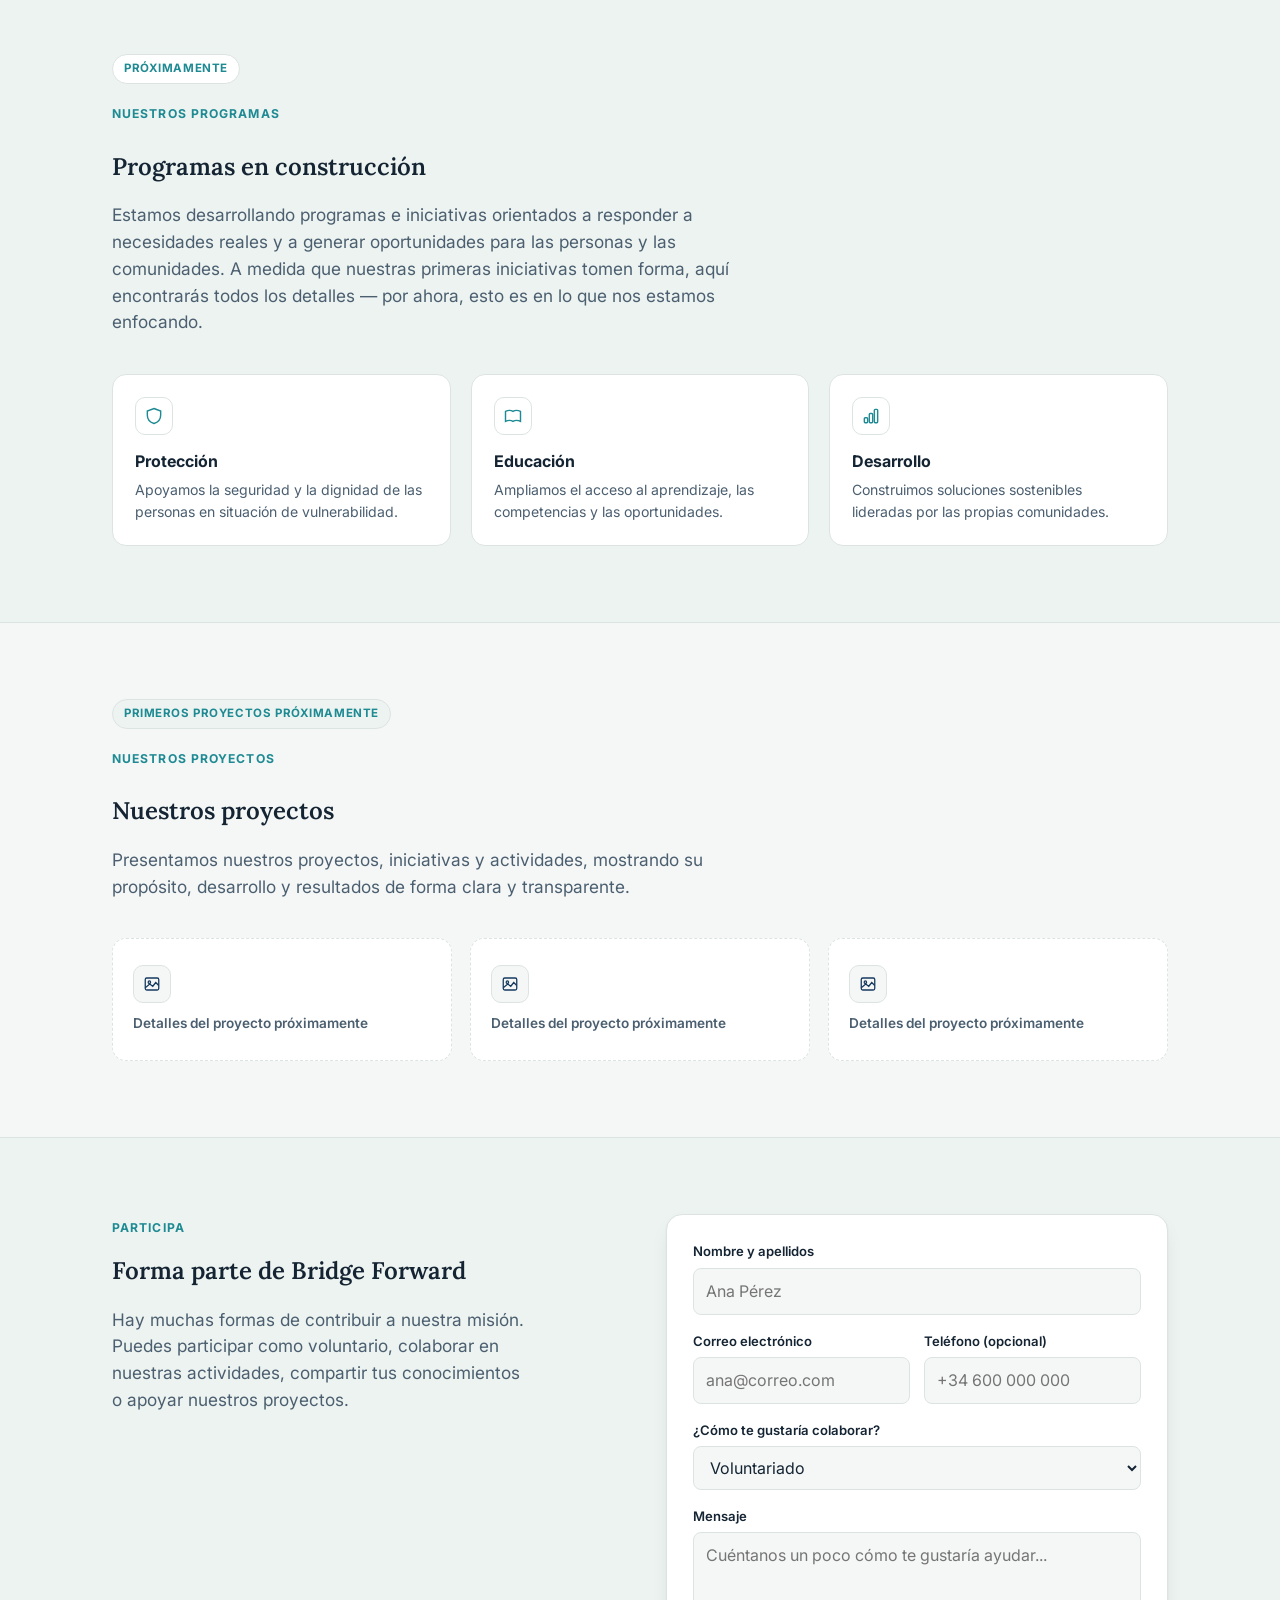
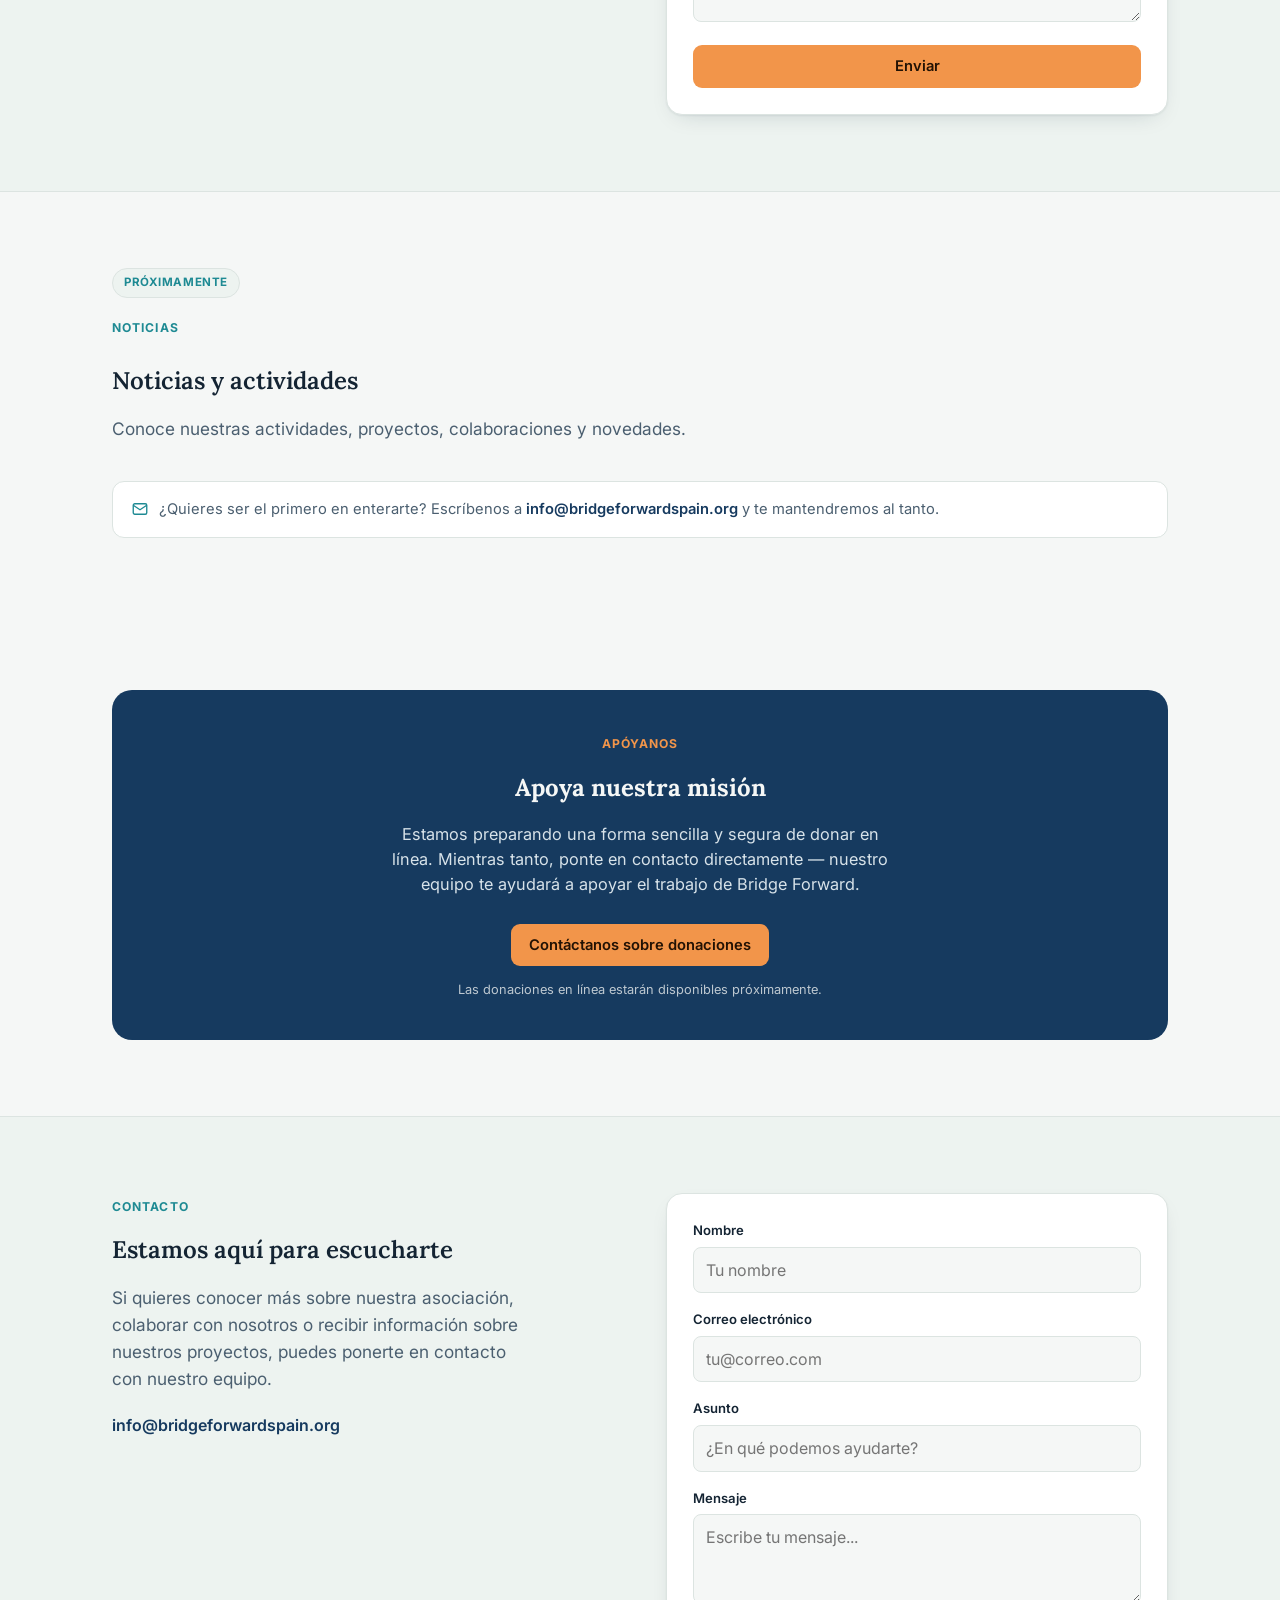
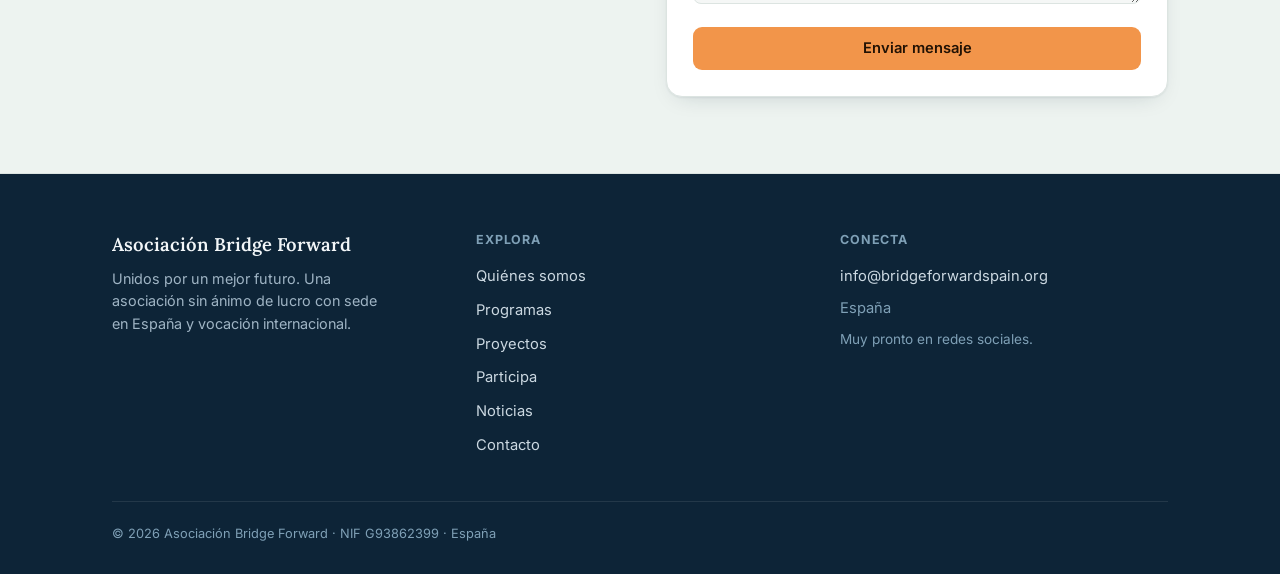
==== commit bdc8a3b6: "Finalize English copy, add Spanish (default) and French translations with working language switcher" ====
--- a/index.html
+++ b/index.html
@@ -1,10 +1,10 @@
 <!doctype html>
-<html lang="en">
+<html lang="es">
 <head>
 <meta charset="utf-8">
 <meta name="viewport" content="width=device-width, initial-scale=1">
-<title>Bridge Forward — Home</title>
-<meta name="description" content="Asociación Bridge Forward is a non-profit organization committed to human dignity, protection, education, and creating opportunities for people and communities.">
+<title>Asociación Bridge Forward</title>
+<meta name="description" id="metaDescription" content="Asociación Bridge Forward es una organización sin ánimo de lucro comprometida con la dignidad humana, la protección, la educación y la creación de oportunidades para las personas y las comunidades.">
 <link rel="preconnect" href="https://fonts.googleapis.com">
 <link rel="preconnect" href="https://fonts.gstatic.com" crossorigin>
 <link rel="stylesheet" href="https://fonts.googleapis.com/css2?family=Lora:ital,wght@0,400;0,500;0,600;0,700;1,500&family=Inter:wght@400;500;600;700&display=swap">
@@ -24,19 +24,13 @@
 input,select,textarea{width:100%;border:1px solid var(--border);border-radius:8px;background:var(--bg);color:var(--ink);padding:10px 12px}
 textarea{resize:vertical;min-height:90px}
 :focus-visible{outline:2.5px solid var(--orange);outline-offset:3px;border-radius:4px}
+.lang-btn{border:0;background:none;font:inherit;font-size:.72rem;font-weight:700;letter-spacing:.03em;padding:4px 9px;border-radius:99px;color:var(--ink-soft);cursor:pointer}
+.lang-btn.active{background:var(--brand);color:#F5F7F6;cursor:default}
 </style>
 </head>
 <body>
 
 <div style="width:100%;min-height:100vh;display:flex;flex-direction:column;background:var(--bg);color:var(--ink)">
-
-<div id="reviewStrip" style="background:var(--brand-deep);color:#E7EEF3;font-size:.82rem;border-bottom:1px solid rgba(255,255,255,.08)">
-  <div style="max-width:1120px;margin-inline:auto;padding:9px clamp(20px,4vw,32px);display:flex;align-items:center;gap:12px;flex-wrap:wrap">
-    <span style="flex:none;background:var(--orange);color:#1c1206;font-weight:700;font-size:.68rem;letter-spacing:.06em;text-transform:uppercase;padding:2px 8px;border-radius:4px">Draft</span>
-    <span style="flex:1;min-width:200px;color:#C9D8E2">Review copy — shown in English for feedback. The final site ships in Spanish (primary), with English &amp; French translations.</span>
-    <button type="button" id="dismissReviewBtn" aria-label="Dismiss" style="flex:none;background:none;border:0;color:#C9D8E2;font-size:1.05rem;line-height:1;cursor:pointer;padding:4px">✕</button>
-  </div>
-</div>
 
 <header style="background:var(--surface);border-bottom:1px solid var(--border)">
   <div style="max-width:1120px;margin-inline:auto;padding:14px clamp(20px,4vw,32px);display:flex;align-items:center;gap:18px;flex-wrap:wrap;row-gap:10px">
@@ -44,20 +38,20 @@
       <img src="assets/logo.jpg" alt="Asociación Bridge Forward" style="height:104px;width:auto;border-radius:12px">
     </a>
     <nav aria-label="Primary" style="display:flex;gap:20px;flex-wrap:wrap;font-size:.9rem;font-weight:500">
-      <a href="#about" style="color:var(--ink-soft)">About</a>
-      <a href="#programs" style="color:var(--ink-soft)">Programs</a>
-      <a href="#projects" style="color:var(--ink-soft)">Projects</a>
-      <a href="#involved" style="color:var(--ink-soft)">Get Involved</a>
-      <a href="#news" style="color:var(--ink-soft)">News</a>
-      <a href="#contact" style="color:var(--ink-soft)">Contact</a>
+      <a href="#about" style="color:var(--ink-soft)" data-i18n="nav.about">About</a>
+      <a href="#programs" style="color:var(--ink-soft)" data-i18n="nav.programs">Programs</a>
+      <a href="#projects" style="color:var(--ink-soft)" data-i18n="nav.projects">Projects</a>
+      <a href="#involved" style="color:var(--ink-soft)" data-i18n="nav.involved">Get Involved</a>
+      <a href="#news" style="color:var(--ink-soft)" data-i18n="nav.news">News</a>
+      <a href="#contact" style="color:var(--ink-soft)" data-i18n="nav.contact">Contact</a>
     </nav>
     <div style="display:flex;align-items:center;gap:10px;margin-left:auto">
       <div role="group" aria-label="Language" style="display:flex;gap:3px;background:var(--surface-alt);border:1px solid var(--border);border-radius:99px;padding:3px">
-        <button type="button" disabled title="Available once the final site launches" style="border:0;background:none;font:inherit;font-size:.72rem;font-weight:700;letter-spacing:.03em;padding:4px 9px;border-radius:99px;color:var(--ink-soft);opacity:.45;cursor:not-allowed">ES</button>
-        <button type="button" aria-current="true" style="border:0;font:inherit;font-size:.72rem;font-weight:700;letter-spacing:.03em;padding:4px 9px;border-radius:99px;background:var(--brand);color:#F5F7F6;cursor:default">EN</button>
-        <button type="button" disabled title="Available once the final site launches" style="border:0;background:none;font:inherit;font-size:.72rem;font-weight:700;letter-spacing:.03em;padding:4px 9px;border-radius:99px;color:var(--ink-soft);opacity:.45;cursor:not-allowed">FR</button>
-      </div>
-      <a href="#donate" style="display:inline-flex;align-items:center;justify-content:center;border-radius:9px;font-weight:600;font-size:.85rem;padding:8px 14px;background:var(--orange);color:#221204">Donate</a>
+        <button type="button" class="lang-btn" id="langEs" onclick="setLanguage('es')">ES</button>
+        <button type="button" class="lang-btn" id="langEn" onclick="setLanguage('en')">EN</button>
+        <button type="button" class="lang-btn" id="langFr" onclick="setLanguage('fr')">FR</button>
+      </div>
+      <a href="#donate" style="display:inline-flex;align-items:center;justify-content:center;border-radius:9px;font-weight:600;font-size:.85rem;padding:8px 14px;background:var(--orange);color:#221204" data-i18n="nav.donate">Donate</a>
     </div>
   </div>
 </header>
@@ -67,49 +61,49 @@
   <section id="home" style="padding-block:56px 76px">
     <div style="max-width:1120px;margin-inline:auto;padding-inline:clamp(20px,4vw,32px);display:grid;grid-template-columns:repeat(auto-fit,minmax(340px,1fr));gap:44px;align-items:center">
       <div>
-        <span style="display:inline-flex;align-items:center;gap:7px;font-size:.76rem;font-weight:700;letter-spacing:.09em;text-transform:uppercase;color:var(--teal);margin-bottom:14px">A new non-profit in Spain</span>
-        <h1 style="font-size:clamp(2.1rem,1.5rem+3vw,3.6rem);line-height:1.06;font-weight:600">United for a <em style="font-style:normal;color:var(--brand)">Better Future</em></h1>
-        <p style="margin-top:18px;margin-bottom:30px;font-size:1.14rem;color:var(--ink-soft);max-width:560px">Asociación Bridge Forward is a non-profit organization committed to human dignity, protection, education, and creating opportunities for people and communities.</p>
+        <span style="display:inline-flex;align-items:center;gap:7px;font-size:.76rem;font-weight:700;letter-spacing:.09em;text-transform:uppercase;color:var(--teal);margin-bottom:14px" data-i18n="hero.eyebrow">A new non-profit in Spain</span>
+        <h1 style="font-size:clamp(2.1rem,1.5rem+3vw,3.6rem);line-height:1.06;font-weight:600" data-i18n-html="hero.h1">United for a <em style="font-style:normal;color:var(--brand)">Better Future</em></h1>
+        <p style="margin-top:18px;margin-bottom:30px;font-size:1.14rem;color:var(--ink-soft);max-width:560px" data-i18n="hero.p">Asociación Bridge Forward is a non-profit organization committed to human dignity, protection, education, and creating opportunities for people and communities.</p>
         <div style="display:flex;flex-wrap:wrap;gap:12px">
-          <a href="#about" style="display:inline-flex;align-items:center;justify-content:center;border-radius:9px;font-weight:600;font-size:.92rem;padding:10px 18px;background:var(--orange);color:#221204">Learn Our Mission</a>
-          <a href="#donate" style="display:inline-flex;align-items:center;justify-content:center;border-radius:9px;font-weight:600;font-size:.92rem;padding:10px 18px;border:1px solid var(--brand);color:var(--brand)">Support Our Mission</a>
-        </div>
-      </div>
-      <img src="assets/hero.jpg" alt="An adult's hand and a child's hand reaching toward each other, fingertips almost touching" style="width:100%;max-width:420px;margin-inline:auto;display:block;border-radius:20px;box-shadow:var(--shadow)">
+          <a href="#about" style="display:inline-flex;align-items:center;justify-content:center;border-radius:9px;font-weight:600;font-size:.92rem;padding:10px 18px;background:var(--orange);color:#221204" data-i18n="hero.cta1">Learn Our Mission</a>
+          <a href="#donate" style="display:inline-flex;align-items:center;justify-content:center;border-radius:9px;font-weight:600;font-size:.92rem;padding:10px 18px;border:1px solid var(--brand);color:var(--brand)" data-i18n="hero.cta2">Support Our Mission</a>
+        </div>
+      </div>
+      <img src="assets/hero.jpg" id="heroImg" alt="" style="width:100%;max-width:420px;margin-inline:auto;display:block;border-radius:20px;box-shadow:var(--shadow)">
     </div>
   </section>
 
   <section id="about" style="padding-block:76px">
     <div style="max-width:1120px;margin-inline:auto;padding-inline:clamp(20px,4vw,32px);display:grid;grid-template-columns:repeat(auto-fit,minmax(340px,1fr));gap:56px">
       <div>
-        <span style="display:inline-flex;align-items:center;gap:7px;font-size:.76rem;font-weight:700;letter-spacing:.09em;text-transform:uppercase;color:var(--teal);margin-bottom:14px">Who We Are</span>
-        <h2 style="font-size:clamp(1.7rem,1.3rem+1.6vw,2.5rem);font-weight:600;margin-bottom:18px">Building Bridges to New Opportunities</h2>
-        <p style="color:var(--ink-soft);font-size:1.02rem">Asociación Bridge Forward was founded to help build a more inclusive society — one that stands in solidarity with, and respects the dignity of, every person. We work to advance initiatives in protection, education, development, participation, and community support, creating opportunities for people to move toward a future with greater dignity and independence.</p>
-        <p style="margin-top:14px;color:var(--ink-soft);font-size:1.02rem">Our vision brings together local commitment in Spain with an international outlook — building partnerships and shaping projects that respond to real needs.</p>
-        <div style="margin-top:26px"><a href="#programs" style="display:inline-flex;align-items:center;justify-content:center;border-radius:9px;font-weight:600;font-size:.85rem;padding:8px 14px;border:1px solid var(--brand);color:var(--brand)">See Our Programs</a></div>
+        <span style="display:inline-flex;align-items:center;gap:7px;font-size:.76rem;font-weight:700;letter-spacing:.09em;text-transform:uppercase;color:var(--teal);margin-bottom:14px" data-i18n="about.eyebrow">Who We Are</span>
+        <h2 style="font-size:clamp(1.7rem,1.3rem+1.6vw,2.5rem);font-weight:600;margin-bottom:18px" data-i18n="about.h2">Building Bridges to New Opportunities</h2>
+        <p style="color:var(--ink-soft);font-size:1.02rem" data-i18n="about.p1">Asociación Bridge Forward was founded to help build a more inclusive society.</p>
+        <p style="margin-top:14px;color:var(--ink-soft);font-size:1.02rem" data-i18n="about.p2">Our vision brings together local commitment in Spain with an international outlook.</p>
+        <div style="margin-top:26px"><a href="#programs" style="display:inline-flex;align-items:center;justify-content:center;border-radius:9px;font-weight:600;font-size:.85rem;padding:8px 14px;border:1px solid var(--brand);color:var(--brand)" data-i18n="about.cta">See Our Programs</a></div>
       </div>
       <div style="background:var(--surface-alt);border:1px solid var(--border);border-radius:18px;padding:28px">
-        <p style="font-family:'Lora',serif;font-weight:500;font-style:italic;font-size:1.28rem;line-height:1.4;color:var(--brand);border-left:3px solid var(--orange);padding-left:18px;margin-bottom:26px">"To promote human dignity and create opportunities for people and communities through education, protection, development, participation, and social and humanitarian support."</p>
+        <p style="font-family:'Lora',serif;font-weight:500;font-style:italic;font-size:1.28rem;line-height:1.4;color:var(--brand);border-left:3px solid var(--orange);padding-left:18px;margin-bottom:26px" data-i18n="mission.quote">"To promote human dignity..."</p>
         <div style="display:grid;gap:16px;grid-template-columns:repeat(auto-fit,minmax(220px,1fr))">
           <div style="display:flex;gap:12px">
             <span style="flex:none;width:38px;height:38px;border-radius:10px;background:var(--surface);border:1px solid var(--border);display:flex;align-items:center;justify-content:center;color:var(--brand)"><svg width="19" height="19" viewBox="0 0 24 24" style="fill:none;stroke:currentColor;stroke-width:1.8"><circle cx="12" cy="12" r="9"></circle><circle cx="12" cy="8.6" r="2.3"></circle><path d="M7,17 a5,4 0 0 1 10,0"></path></svg></span>
-            <div><h4 style="font-family:'Inter',sans-serif;font-weight:700;font-size:.95rem;margin:0 0 3px">Dignity</h4><p style="margin:0;font-size:.87rem;color:var(--ink-soft)">We respect the worth and rights of every person.</p></div>
+            <div><h4 style="font-family:'Inter',sans-serif;font-weight:700;font-size:.95rem;margin:0 0 3px" data-i18n="values.dignity.title">Dignity</h4><p style="margin:0;font-size:.87rem;color:var(--ink-soft)" data-i18n="values.dignity.desc">We respect the worth and rights of every person.</p></div>
           </div>
           <div style="display:flex;gap:12px">
             <span style="flex:none;width:38px;height:38px;border-radius:10px;background:var(--surface);border:1px solid var(--border);display:flex;align-items:center;justify-content:center;color:var(--brand)"><svg width="19" height="19" viewBox="0 0 24 24" style="fill:none;stroke:currentColor;stroke-width:1.8"><circle cx="9" cy="12" r="5"></circle><circle cx="15" cy="12" r="5"></circle></svg></span>
-            <div><h4 style="font-family:'Inter',sans-serif;font-weight:700;font-size:.95rem;margin:0 0 3px">Inclusion</h4><p style="margin:0;font-size:.87rem;color:var(--ink-soft)">We promote participation and equal opportunity.</p></div>
+            <div><h4 style="font-family:'Inter',sans-serif;font-weight:700;font-size:.95rem;margin:0 0 3px" data-i18n="values.inclusion.title">Inclusion</h4><p style="margin:0;font-size:.87rem;color:var(--ink-soft)" data-i18n="values.inclusion.desc">We promote participation and equal opportunity.</p></div>
           </div>
           <div style="display:flex;gap:12px">
             <span style="flex:none;width:38px;height:38px;border-radius:10px;background:var(--surface);border:1px solid var(--border);display:flex;align-items:center;justify-content:center;color:var(--brand)"><svg width="19" height="19" viewBox="0 0 24 24" style="fill:none;stroke:currentColor;stroke-width:1.8"><path d="M2,12 C5,6 19,6 22,12 C19,18 5,18 2,12 Z"></path><circle cx="12" cy="12" r="2.6"></circle></svg></span>
-            <div><h4 style="font-family:'Inter',sans-serif;font-weight:700;font-size:.95rem;margin:0 0 3px">Transparency</h4><p style="margin:0;font-size:.87rem;color:var(--ink-soft)">We act with responsibility, openness, and accountability.</p></div>
+            <div><h4 style="font-family:'Inter',sans-serif;font-weight:700;font-size:.95rem;margin:0 0 3px" data-i18n="values.transparency.title">Transparency</h4><p style="margin:0;font-size:.87rem;color:var(--ink-soft)" data-i18n="values.transparency.desc">We act with responsibility, openness, and accountability.</p></div>
           </div>
           <div style="display:flex;gap:12px">
             <span style="flex:none;width:38px;height:38px;border-radius:10px;background:var(--surface);border:1px solid var(--border);display:flex;align-items:center;justify-content:center;color:var(--brand)"><svg width="19" height="19" viewBox="0 0 24 24" style="fill:none;stroke:currentColor;stroke-width:1.8"><circle cx="6" cy="12" r="3"></circle><circle cx="18" cy="12" r="3"></circle><line x1="9" y1="12" x2="15" y2="12"></line><circle cx="12" cy="12" r="1.5" style="fill:currentColor;stroke:none"></circle></svg></span>
-            <div><h4 style="font-family:'Inter',sans-serif;font-weight:700;font-size:.95rem;margin:0 0 3px">Solidarity</h4><p style="margin:0;font-size:.87rem;color:var(--ink-soft)">We stand with the communities and people who need support.</p></div>
+            <div><h4 style="font-family:'Inter',sans-serif;font-weight:700;font-size:.95rem;margin:0 0 3px" data-i18n="values.solidarity.title">Solidarity</h4><p style="margin:0;font-size:.87rem;color:var(--ink-soft)" data-i18n="values.solidarity.desc">We stand with the communities and people who need support.</p></div>
           </div>
           <div style="display:flex;gap:12px">
             <span style="flex:none;width:38px;height:38px;border-radius:10px;background:var(--surface);border:1px solid var(--border);display:flex;align-items:center;justify-content:center;color:var(--brand)"><svg width="19" height="19" viewBox="0 0 24 24" style="fill:none;stroke:currentColor;stroke-width:1.8"><line x1="6" y1="3" x2="6" y2="21"></line><path d="M6,4 L18,7 L6,11 Z" style="fill:currentColor;stroke:none"></path></svg></span>
-            <div><h4 style="font-family:'Inter',sans-serif;font-weight:700;font-size:.95rem;margin:0 0 3px">Commitment</h4><p style="margin:0;font-size:.87rem;color:var(--ink-soft)">We pursue sustainable solutions built around real needs.</p></div>
+            <div><h4 style="font-family:'Inter',sans-serif;font-weight:700;font-size:.95rem;margin:0 0 3px" data-i18n="values.commitment.title">Commitment</h4><p style="margin:0;font-size:.87rem;color:var(--ink-soft)" data-i18n="values.commitment.desc">We pursue sustainable solutions built around real needs.</p></div>
           </div>
         </div>
       </div>
@@ -119,26 +113,26 @@
   <section id="programs" style="padding-block:76px;background:var(--surface-alt);border-top:1px solid var(--border);border-bottom:1px solid var(--border)">
     <div style="max-width:1120px;margin-inline:auto;padding-inline:clamp(20px,4vw,32px)">
       <div style="max-width:640px;margin-bottom:38px">
-        <span style="display:inline-block;font-size:.72rem;font-weight:700;letter-spacing:.05em;text-transform:uppercase;background:var(--surface);color:var(--teal);border:1px solid var(--border);padding:5px 11px;border-radius:99px;margin-bottom:16px">Launching Soon</span><br>
-        <span style="display:inline-flex;align-items:center;gap:7px;font-size:.76rem;font-weight:700;letter-spacing:.09em;text-transform:uppercase;color:var(--teal);margin-bottom:14px">Our Programs</span>
-        <h2 style="font-size:clamp(1.6rem,1.2rem+1.4vw,2.2rem);font-weight:600;margin:10px 0 14px">Programs in the Making</h2>
-        <p style="font-size:1.08rem;color:var(--ink-soft)">We're building programs and initiatives designed to meet real needs and open up opportunities for people and communities. As our first initiatives take shape, you'll find the full detail here — for now, here's where we're focusing.</p>
+        <span style="display:inline-block;font-size:.72rem;font-weight:700;letter-spacing:.05em;text-transform:uppercase;background:var(--surface);color:var(--teal);border:1px solid var(--border);padding:5px 11px;border-radius:99px;margin-bottom:16px" data-i18n="programs.badge">Launching Soon</span><br>
+        <span style="display:inline-flex;align-items:center;gap:7px;font-size:.76rem;font-weight:700;letter-spacing:.09em;text-transform:uppercase;color:var(--teal);margin-bottom:14px" data-i18n="programs.eyebrow">Our Programs</span>
+        <h2 style="font-size:clamp(1.6rem,1.2rem+1.4vw,2.2rem);font-weight:600;margin:10px 0 14px" data-i18n="programs.h2">Programs in the Making</h2>
+        <p style="font-size:1.08rem;color:var(--ink-soft)" data-i18n="programs.p">We're building programs...</p>
       </div>
       <div style="display:grid;gap:20px;grid-template-columns:repeat(auto-fit,minmax(220px,1fr))">
         <div style="background:var(--surface);border:1px solid var(--border);border-radius:14px;padding:22px">
           <span style="display:flex;width:38px;height:38px;border-radius:10px;background:var(--surface);border:1px solid var(--border);align-items:center;justify-content:center;color:var(--teal);margin-bottom:14px"><svg width="20" height="20" viewBox="0 0 24 24" style="fill:none;stroke:currentColor;stroke-width:1.7"><path d="M12,3 L20,6 V11 C20,16 16.5,19.5 12,21 C7.5,19.5 4,16 4,11 V6 Z"></path></svg></span>
-          <h4 style="font-size:1rem;font-weight:700;margin:0 0 5px">Protection</h4>
-          <p style="margin:0;font-size:.88rem;color:var(--ink-soft)">Supporting the safety and dignity of people in vulnerable situations.</p>
+          <h4 style="font-size:1rem;font-weight:700;margin:0 0 5px" data-i18n="programs.protection.title">Protection</h4>
+          <p style="margin:0;font-size:.88rem;color:var(--ink-soft)" data-i18n="programs.protection.desc">Supporting the safety and dignity of people in vulnerable situations.</p>
         </div>
         <div style="background:var(--surface);border:1px solid var(--border);border-radius:14px;padding:22px">
           <span style="display:flex;width:38px;height:38px;border-radius:10px;background:var(--surface);border:1px solid var(--border);align-items:center;justify-content:center;color:var(--teal);margin-bottom:14px"><svg width="20" height="20" viewBox="0 0 24 24" style="fill:none;stroke:currentColor;stroke-width:1.7"><path d="M3,6.5 C7,4.5 9,4.5 12,6.5 C15,4.5 17,4.5 21,6.5 V18.5 C17,16.5 15,16.5 12,18.5 C9,16.5 7,16.5 3,18.5 Z"></path></svg></span>
-          <h4 style="font-size:1rem;font-weight:700;margin:0 0 5px">Education</h4>
-          <p style="margin:0;font-size:.88rem;color:var(--ink-soft)">Expanding access to learning, skills, and opportunity.</p>
+          <h4 style="font-size:1rem;font-weight:700;margin:0 0 5px" data-i18n="programs.education.title">Education</h4>
+          <p style="margin:0;font-size:.88rem;color:var(--ink-soft)" data-i18n="programs.education.desc">Expanding access to learning, skills, and opportunity.</p>
         </div>
         <div style="background:var(--surface);border:1px solid var(--border);border-radius:14px;padding:22px">
           <span style="display:flex;width:38px;height:38px;border-radius:10px;background:var(--surface);border:1px solid var(--border);align-items:center;justify-content:center;color:var(--teal);margin-bottom:14px"><svg width="20" height="20" viewBox="0 0 24 24" style="fill:none;stroke:currentColor;stroke-width:1.7"><rect x="4" y="14" width="4" height="6" rx="1"></rect><rect x="10" y="9" width="4" height="11" rx="1"></rect><rect x="16" y="4" width="4" height="16" rx="1"></rect></svg></span>
-          <h4 style="font-size:1rem;font-weight:700;margin:0 0 5px">Development</h4>
-          <p style="margin:0;font-size:.88rem;color:var(--ink-soft)">Building sustainable, community-led solutions.</p>
+          <h4 style="font-size:1rem;font-weight:700;margin:0 0 5px" data-i18n="programs.development.title">Development</h4>
+          <p style="margin:0;font-size:.88rem;color:var(--ink-soft)" data-i18n="programs.development.desc">Building sustainable, community-led solutions.</p>
         </div>
       </div>
     </div>
@@ -147,23 +141,23 @@
   <section id="projects" style="padding-block:76px">
     <div style="max-width:1120px;margin-inline:auto;padding-inline:clamp(20px,4vw,32px)">
       <div style="max-width:640px;margin-bottom:38px">
-        <span style="display:inline-block;font-size:.72rem;font-weight:700;letter-spacing:.05em;text-transform:uppercase;background:var(--surface-alt);color:var(--teal);border:1px solid var(--border);padding:5px 11px;border-radius:99px;margin-bottom:16px">First Projects Coming Soon</span><br>
-        <span style="display:inline-flex;align-items:center;gap:7px;font-size:.76rem;font-weight:700;letter-spacing:.09em;text-transform:uppercase;color:var(--teal);margin-bottom:14px">Our Projects</span>
-        <h2 style="font-size:clamp(1.6rem,1.2rem+1.4vw,2.2rem);font-weight:600;margin:10px 0 14px">Our Projects</h2>
-        <p style="font-size:1.08rem;color:var(--ink-soft)">This is where we'll present our projects, initiatives, and activities — their purpose, progress, and results, shared clearly and transparently.</p>
+        <span style="display:inline-block;font-size:.72rem;font-weight:700;letter-spacing:.05em;text-transform:uppercase;background:var(--surface-alt);color:var(--teal);border:1px solid var(--border);padding:5px 11px;border-radius:99px;margin-bottom:16px" data-i18n="projects.badge">First Projects Coming Soon</span><br>
+        <span style="display:inline-flex;align-items:center;gap:7px;font-size:.76rem;font-weight:700;letter-spacing:.09em;text-transform:uppercase;color:var(--teal);margin-bottom:14px" data-i18n="projects.eyebrow">Our Projects</span>
+        <h2 style="font-size:clamp(1.6rem,1.2rem+1.4vw,2.2rem);font-weight:600;margin:10px 0 14px" data-i18n="projects.h2">Our Projects</h2>
+        <p style="font-size:1.08rem;color:var(--ink-soft)" data-i18n="projects.p">This is where we'll present our projects.</p>
       </div>
       <div style="display:grid;gap:18px;grid-template-columns:repeat(auto-fit,minmax(220px,1fr))">
         <div style="border:1.5px dashed var(--border);border-radius:14px;padding:26px 20px;display:flex;flex-direction:column;align-items:flex-start;gap:10px;color:var(--ink-soft);background:var(--surface)">
           <span style="display:flex;width:38px;height:38px;border-radius:10px;background:var(--bg);border:1px solid var(--border);align-items:center;justify-content:center;color:var(--brand)"><svg width="18" height="18" viewBox="0 0 24 24" style="fill:none;stroke:currentColor;stroke-width:1.7"><rect x="3" y="4" width="18" height="16" rx="2"></rect><circle cx="8.5" cy="9.5" r="1.6"></circle><path d="M3,17 L9,12 L13,15 L17,10 L21,14"></path></svg></span>
-          <span style="font-size:.85rem;font-weight:600">Project details coming soon</span>
+          <span style="font-size:.85rem;font-weight:600" data-i18n="projects.card">Project details coming soon</span>
         </div>
         <div style="border:1.5px dashed var(--border);border-radius:14px;padding:26px 20px;display:flex;flex-direction:column;align-items:flex-start;gap:10px;color:var(--ink-soft);background:var(--surface)">
           <span style="display:flex;width:38px;height:38px;border-radius:10px;background:var(--bg);border:1px solid var(--border);align-items:center;justify-content:center;color:var(--brand)"><svg width="18" height="18" viewBox="0 0 24 24" style="fill:none;stroke:currentColor;stroke-width:1.7"><rect x="3" y="4" width="18" height="16" rx="2"></rect><circle cx="8.5" cy="9.5" r="1.6"></circle><path d="M3,17 L9,12 L13,15 L17,10 L21,14"></path></svg></span>
-          <span style="font-size:.85rem;font-weight:600">Project details coming soon</span>
+          <span style="font-size:.85rem;font-weight:600" data-i18n="projects.card">Project details coming soon</span>
         </div>
         <div style="border:1.5px dashed var(--border);border-radius:14px;padding:26px 20px;display:flex;flex-direction:column;align-items:flex-start;gap:10px;color:var(--ink-soft);background:var(--surface)">
           <span style="display:flex;width:38px;height:38px;border-radius:10px;background:var(--bg);border:1px solid var(--border);align-items:center;justify-content:center;color:var(--brand)"><svg width="18" height="18" viewBox="0 0 24 24" style="fill:none;stroke:currentColor;stroke-width:1.7"><rect x="3" y="4" width="18" height="16" rx="2"></rect><circle cx="8.5" cy="9.5" r="1.6"></circle><path d="M3,17 L9,12 L13,15 L17,10 L21,14"></path></svg></span>
-          <span style="font-size:.85rem;font-weight:600">Project details coming soon</span>
+          <span style="font-size:.85rem;font-weight:600" data-i18n="projects.card">Project details coming soon</span>
         </div>
       </div>
     </div>
@@ -172,41 +166,41 @@
   <section id="involved" style="padding-block:76px;background:var(--surface-alt);border-top:1px solid var(--border);border-bottom:1px solid var(--border)">
     <div style="max-width:1120px;margin-inline:auto;padding-inline:clamp(20px,4vw,32px);display:grid;grid-template-columns:repeat(auto-fit,minmax(340px,1fr));gap:52px">
       <div>
-        <span style="display:inline-flex;align-items:center;gap:7px;font-size:.76rem;font-weight:700;letter-spacing:.09em;text-transform:uppercase;color:var(--teal);margin-bottom:14px">Get Involved</span>
-        <h2 style="font-size:clamp(1.6rem,1.2rem+1.4vw,2.2rem);font-weight:600;margin-bottom:14px">Be Part of Bridge Forward</h2>
-        <p style="font-size:1.08rem;color:var(--ink-soft);max-width:420px">There are many ways to support our mission. Volunteer, collaborate on our activities, share your skills and expertise, or support our projects directly.</p>
+        <span style="display:inline-flex;align-items:center;gap:7px;font-size:.76rem;font-weight:700;letter-spacing:.09em;text-transform:uppercase;color:var(--teal);margin-bottom:14px" data-i18n="involved.eyebrow">Get Involved</span>
+        <h2 style="font-size:clamp(1.6rem,1.2rem+1.4vw,2.2rem);font-weight:600;margin-bottom:14px" data-i18n="involved.h2">Be Part of Bridge Forward</h2>
+        <p style="font-size:1.08rem;color:var(--ink-soft);max-width:420px" data-i18n="involved.p">There are many ways to support our mission.</p>
       </div>
       <form id="involveForm" style="background:var(--surface);border:1px solid var(--border);border-radius:16px;padding:26px;box-shadow:var(--shadow)">
         <div style="margin-bottom:16px">
-          <label for="i-name" style="display:block;font-size:.82rem;font-weight:600;margin-bottom:6px">Full name</label>
-          <input id="i-name" type="text" placeholder="Jane Doe">
+          <label for="i-name" style="display:block;font-size:.82rem;font-weight:600;margin-bottom:6px" data-i18n="form.fullname">Full name</label>
+          <input id="i-name" type="text" data-i18n-placeholder="form.fullname.placeholder">
         </div>
         <div style="display:grid;gap:14px;grid-template-columns:repeat(auto-fit,minmax(160px,1fr));margin-bottom:16px">
           <div>
-            <label for="i-email" style="display:block;font-size:.82rem;font-weight:600;margin-bottom:6px">Email</label>
-            <input id="i-email" type="email" placeholder="jane@email.com">
+            <label for="i-email" style="display:block;font-size:.82rem;font-weight:600;margin-bottom:6px" data-i18n="form.email">Email</label>
+            <input id="i-email" type="email" data-i18n-placeholder="form.email.placeholder">
           </div>
           <div>
-            <label for="i-phone" style="display:block;font-size:.82rem;font-weight:600;margin-bottom:6px">Phone (optional)</label>
-            <input id="i-phone" type="tel" placeholder="+34 600 000 000">
-          </div>
-        </div>
-        <div style="margin-bottom:16px">
-          <label for="i-way" style="display:block;font-size:.82rem;font-weight:600;margin-bottom:6px">How would you like to help?</label>
+            <label for="i-phone" style="display:block;font-size:.82rem;font-weight:600;margin-bottom:6px" data-i18n="form.phone">Phone (optional)</label>
+            <input id="i-phone" type="tel" data-i18n-placeholder="form.phone.placeholder">
+          </div>
+        </div>
+        <div style="margin-bottom:16px">
+          <label for="i-way" style="display:block;font-size:.82rem;font-weight:600;margin-bottom:6px" data-i18n="form.howhelp">How would you like to help?</label>
           <select id="i-way">
-            <option>Volunteering</option>
-            <option>Professional collaboration</option>
-            <option>Activities &amp; events</option>
-            <option>Spreading the word</option>
-            <option>Other</option>
+            <option data-i18n="form.opt1">Volunteering</option>
+            <option data-i18n="form.opt2">Professional collaboration</option>
+            <option data-i18n="form.opt3">Activities &amp; events</option>
+            <option data-i18n="form.opt4">Spreading the word</option>
+            <option data-i18n="form.opt5">Other</option>
           </select>
         </div>
         <div style="margin-bottom:16px">
-          <label for="i-msg" style="display:block;font-size:.82rem;font-weight:600;margin-bottom:6px">Message</label>
-          <textarea id="i-msg" placeholder="Tell us a bit about how you'd like to help..."></textarea>
-        </div>
-        <button type="button" id="involveSendBtn" style="width:100%;display:inline-flex;align-items:center;justify-content:center;border-radius:9px;font-weight:600;font-size:.92rem;padding:10px 18px;background:var(--orange);color:#221204;border:0;cursor:pointer">Send</button>
-        <p id="involveNote" style="display:none;font-size:.82rem;color:var(--ink-soft);margin:10px 0 0">Preview only — this form will go live when we publish the final site.</p>
+          <label for="i-msg" style="display:block;font-size:.82rem;font-weight:600;margin-bottom:6px" data-i18n="form.message">Message</label>
+          <textarea id="i-msg" data-i18n-placeholder="form.involve.placeholder"></textarea>
+        </div>
+        <button type="button" id="involveSendBtn" style="width:100%;display:inline-flex;align-items:center;justify-content:center;border-radius:9px;font-weight:600;font-size:.92rem;padding:10px 18px;background:var(--orange);color:#221204;border:0;cursor:pointer" data-i18n="form.send">Send</button>
+        <p id="involveNote" style="display:none;font-size:.82rem;color:var(--ink-soft);margin:10px 0 0" data-i18n="form.note">This form isn't connected yet.</p>
       </form>
     </div>
   </section>
@@ -214,14 +208,14 @@
   <section id="news" style="padding-block:76px">
     <div style="max-width:1120px;margin-inline:auto;padding-inline:clamp(20px,4vw,32px)">
       <div style="max-width:640px;margin-bottom:38px">
-        <span style="display:inline-block;font-size:.72rem;font-weight:700;letter-spacing:.05em;text-transform:uppercase;background:var(--surface-alt);color:var(--teal);border:1px solid var(--border);padding:5px 11px;border-radius:99px;margin-bottom:16px">Stories Coming Soon</span><br>
-        <span style="display:inline-flex;align-items:center;gap:7px;font-size:.76rem;font-weight:700;letter-spacing:.09em;text-transform:uppercase;color:var(--teal);margin-bottom:14px">News</span>
-        <h2 style="font-size:clamp(1.6rem,1.2rem+1.4vw,2.2rem);font-weight:600;margin:10px 0 14px">News &amp; Updates</h2>
-        <p style="font-size:1.08rem;color:var(--ink-soft)">Follow our activities, projects, partnerships, and the latest from Bridge Forward as we grow.</p>
+        <span style="display:inline-block;font-size:.72rem;font-weight:700;letter-spacing:.05em;text-transform:uppercase;background:var(--surface-alt);color:var(--teal);border:1px solid var(--border);padding:5px 11px;border-radius:99px;margin-bottom:16px" data-i18n="news.badge">Stories Coming Soon</span><br>
+        <span style="display:inline-flex;align-items:center;gap:7px;font-size:.76rem;font-weight:700;letter-spacing:.09em;text-transform:uppercase;color:var(--teal);margin-bottom:14px" data-i18n="news.eyebrow">News</span>
+        <h2 style="font-size:clamp(1.6rem,1.2rem+1.4vw,2.2rem);font-weight:600;margin:10px 0 14px" data-i18n="news.h2">News &amp; Updates</h2>
+        <p style="font-size:1.08rem;color:var(--ink-soft)" data-i18n="news.p">Follow our activities.</p>
       </div>
       <div style="display:flex;flex-wrap:wrap;align-items:center;gap:10px;background:var(--surface);border:1px solid var(--border);border-radius:12px;padding:16px 18px;font-size:.92rem;color:var(--ink-soft)">
         <svg width="18" height="18" viewBox="0 0 24 24" style="fill:none;stroke:var(--teal);stroke-width:1.8"><path d="M3,7 L12,13 L21,7"></path><rect x="3" y="5" width="18" height="14" rx="2"></rect></svg>
-        <span>Want to be the first to know? Email us at <a href="mailto:info@bridgeforwardspain.org" style="color:var(--brand);font-weight:600">info@bridgeforwardspain.org</a> and we'll keep you posted.</span>
+        <span data-i18n-html="news.emailNote">Want to be the first to know?</span>
       </div>
     </div>
   </section>
@@ -229,11 +223,11 @@
   <section id="donate" style="padding-block:76px">
     <div style="max-width:1120px;margin-inline:auto;padding-inline:clamp(20px,4vw,32px)">
       <div style="background:var(--brand);color:#F5F7F6;border-radius:20px;padding:40px 28px;text-align:center">
-        <span style="display:inline-flex;align-items:center;gap:7px;font-size:.76rem;font-weight:700;letter-spacing:.09em;text-transform:uppercase;color:var(--orange)">Support Us</span>
-        <h2 style="color:#F5F7F6;font-size:clamp(1.7rem,1.3rem+1.6vw,2.4rem);margin-top:14px">Support Our Mission</h2>
-        <p style="color:#D7E2E9;max-width:520px;margin:16px auto 26px;font-size:1.02rem">We're setting up a simple, secure way to give online. Until then, reach out directly — our team will help you support Bridge Forward's work.</p>
-        <a href="#contact" style="display:inline-flex;align-items:center;justify-content:center;border-radius:9px;font-weight:600;font-size:.92rem;padding:10px 18px;background:var(--orange);color:#221204">Contact Us About Giving</a>
-        <small style="display:block;margin-top:14px;opacity:.75;font-size:.8rem">Online giving launches soon.</small>
+        <span style="display:inline-flex;align-items:center;gap:7px;font-size:.76rem;font-weight:700;letter-spacing:.09em;text-transform:uppercase;color:var(--orange)" data-i18n="donate.eyebrow">Support Us</span>
+        <h2 style="color:#F5F7F6;font-size:clamp(1.7rem,1.3rem+1.6vw,2.4rem);margin-top:14px" data-i18n="donate.h2">Support Our Mission</h2>
+        <p style="color:#D7E2E9;max-width:520px;margin:16px auto 26px;font-size:1.02rem" data-i18n="donate.p">We're setting up a simple, secure way to give online.</p>
+        <a href="#contact" style="display:inline-flex;align-items:center;justify-content:center;border-radius:9px;font-weight:600;font-size:.92rem;padding:10px 18px;background:var(--orange);color:#221204" data-i18n="donate.cta">Contact Us About Giving</a>
+        <small style="display:block;margin-top:14px;opacity:.75;font-size:.8rem" data-i18n="donate.small">Online giving launches soon.</small>
       </div>
     </div>
   </section>
@@ -241,30 +235,30 @@
   <section id="contact" style="padding-block:76px;background:var(--surface-alt);border-top:1px solid var(--border);border-bottom:1px solid var(--border)">
     <div style="max-width:1120px;margin-inline:auto;padding-inline:clamp(20px,4vw,32px);display:grid;grid-template-columns:repeat(auto-fit,minmax(340px,1fr));gap:52px">
       <div>
-        <span style="display:inline-flex;align-items:center;gap:7px;font-size:.76rem;font-weight:700;letter-spacing:.09em;text-transform:uppercase;color:var(--teal);margin-bottom:14px">Contact</span>
-        <h2 style="font-size:clamp(1.6rem,1.2rem+1.4vw,2.2rem);font-weight:600;margin-bottom:14px">We're Here to Listen</h2>
-        <p style="font-size:1.08rem;color:var(--ink-soft);max-width:420px">Want to learn more about our association, collaborate with us, or get updates on our projects? Reach out to our team.</p>
+        <span style="display:inline-flex;align-items:center;gap:7px;font-size:.76rem;font-weight:700;letter-spacing:.09em;text-transform:uppercase;color:var(--teal);margin-bottom:14px" data-i18n="contact.eyebrow">Contact</span>
+        <h2 style="font-size:clamp(1.6rem,1.2rem+1.4vw,2.2rem);font-weight:600;margin-bottom:14px" data-i18n="contact.h2">We're Here to Listen</h2>
+        <p style="font-size:1.08rem;color:var(--ink-soft);max-width:420px" data-i18n="contact.p">Want to learn more about our association?</p>
         <p style="margin-top:20px;font-weight:600"><a href="mailto:info@bridgeforwardspain.org" style="color:var(--brand)">info@bridgeforwardspain.org</a></p>
       </div>
       <form id="contactForm" style="background:var(--surface);border:1px solid var(--border);border-radius:16px;padding:26px;box-shadow:var(--shadow)">
         <div style="margin-bottom:16px">
-          <label for="c-name" style="display:block;font-size:.82rem;font-weight:600;margin-bottom:6px">Name</label>
-          <input id="c-name" type="text" placeholder="Your name">
-        </div>
-        <div style="margin-bottom:16px">
-          <label for="c-email" style="display:block;font-size:.82rem;font-weight:600;margin-bottom:6px">Email</label>
-          <input id="c-email" type="email" placeholder="you@email.com">
-        </div>
-        <div style="margin-bottom:16px">
-          <label for="c-subject" style="display:block;font-size:.82rem;font-weight:600;margin-bottom:6px">Subject</label>
-          <input id="c-subject" type="text" placeholder="How can we help?">
-        </div>
-        <div style="margin-bottom:16px">
-          <label for="c-msg" style="display:block;font-size:.82rem;font-weight:600;margin-bottom:6px">Message</label>
-          <textarea id="c-msg" placeholder="Write your message..."></textarea>
-        </div>
-        <button type="button" id="contactSendBtn" style="width:100%;display:inline-flex;align-items:center;justify-content:center;border-radius:9px;font-weight:600;font-size:.92rem;padding:10px 18px;background:var(--orange);color:#221204;border:0;cursor:pointer">Send Message</button>
-        <p id="contactNote" style="display:none;font-size:.82rem;color:var(--ink-soft);margin:10px 0 0">Preview only — this form will go live when we publish the final site.</p>
+          <label for="c-name" style="display:block;font-size:.82rem;font-weight:600;margin-bottom:6px" data-i18n="form2.name">Name</label>
+          <input id="c-name" type="text" data-i18n-placeholder="form2.name.placeholder">
+        </div>
+        <div style="margin-bottom:16px">
+          <label for="c-email" style="display:block;font-size:.82rem;font-weight:600;margin-bottom:6px" data-i18n="form2.email">Email</label>
+          <input id="c-email" type="email" data-i18n-placeholder="form2.email.placeholder">
+        </div>
+        <div style="margin-bottom:16px">
+          <label for="c-subject" style="display:block;font-size:.82rem;font-weight:600;margin-bottom:6px" data-i18n="form2.subject">Subject</label>
+          <input id="c-subject" type="text" data-i18n-placeholder="form2.subject.placeholder">
+        </div>
+        <div style="margin-bottom:16px">
+          <label for="c-msg" style="display:block;font-size:.82rem;font-weight:600;margin-bottom:6px" data-i18n="form.message">Message</label>
+          <textarea id="c-msg" data-i18n-placeholder="form2.message.placeholder"></textarea>
+        </div>
+        <button type="button" id="contactSendBtn" style="width:100%;display:inline-flex;align-items:center;justify-content:center;border-radius:9px;font-weight:600;font-size:.92rem;padding:10px 18px;background:var(--orange);color:#221204;border:0;cursor:pointer" data-i18n="form2.send">Send Message</button>
+        <p id="contactNote" style="display:none;font-size:.82rem;color:var(--ink-soft);margin:10px 0 0" data-i18n="form.note">This form isn't connected yet.</p>
       </form>
     </div>
   </section>
@@ -276,31 +270,30 @@
     <div style="display:grid;gap:36px;grid-template-columns:repeat(auto-fit,minmax(220px,1fr))">
       <div>
         <span style="color:#F2F6F8;font-family:'Lora',serif;font-weight:600;font-size:1.15rem">Asociación Bridge Forward</span>
-        <p style="margin-top:10px;font-size:.9rem;color:#9FB4C4;max-width:280px">United for a better future. A non-profit association based in Spain, working with an international outlook.</p>
-      </div>
-      <div>
-        <h5 style="font-size:.78rem;text-transform:uppercase;letter-spacing:.07em;color:#7FA0B6;margin:0 0 14px">Explore</h5>
+        <p style="margin-top:10px;font-size:.9rem;color:#9FB4C4;max-width:280px" data-i18n="footer.tagline">United for a better future.</p>
+      </div>
+      <div>
+        <h5 style="font-size:.78rem;text-transform:uppercase;letter-spacing:.07em;color:#7FA0B6;margin:0 0 14px" data-i18n="footer.explore">Explore</h5>
         <ul style="list-style:none;margin:0;padding:0;display:flex;flex-direction:column;gap:9px">
-          <li><a href="#about" style="color:#CBD8E1;font-size:.92rem">About</a></li>
-          <li><a href="#programs" style="color:#CBD8E1;font-size:.92rem">Programs</a></li>
-          <li><a href="#projects" style="color:#CBD8E1;font-size:.92rem">Projects</a></li>
-          <li><a href="#involved" style="color:#CBD8E1;font-size:.92rem">Get Involved</a></li>
-          <li><a href="#news" style="color:#CBD8E1;font-size:.92rem">News</a></li>
-          <li><a href="#contact" style="color:#CBD8E1;font-size:.92rem">Contact</a></li>
+          <li><a href="#about" style="color:#CBD8E1;font-size:.92rem" data-i18n="nav.about">About</a></li>
+          <li><a href="#programs" style="color:#CBD8E1;font-size:.92rem" data-i18n="nav.programs">Programs</a></li>
+          <li><a href="#projects" style="color:#CBD8E1;font-size:.92rem" data-i18n="nav.projects">Projects</a></li>
+          <li><a href="#involved" style="color:#CBD8E1;font-size:.92rem" data-i18n="nav.involved">Get Involved</a></li>
+          <li><a href="#news" style="color:#CBD8E1;font-size:.92rem" data-i18n="nav.news">News</a></li>
+          <li><a href="#contact" style="color:#CBD8E1;font-size:.92rem" data-i18n="nav.contact">Contact</a></li>
         </ul>
       </div>
       <div>
-        <h5 style="font-size:.78rem;text-transform:uppercase;letter-spacing:.07em;color:#7FA0B6;margin:0 0 14px">Connect</h5>
+        <h5 style="font-size:.78rem;text-transform:uppercase;letter-spacing:.07em;color:#7FA0B6;margin:0 0 14px" data-i18n="footer.connect">Connect</h5>
         <ul style="list-style:none;margin:0;padding:0;display:flex;flex-direction:column;gap:9px">
           <li><a href="mailto:info@bridgeforwardspain.org" style="color:#CBD8E1;font-size:.92rem">info@bridgeforwardspain.org</a></li>
-          <li style="color:#7FA0B6;font-size:.92rem">Spain</li>
-          <li style="color:#7FA0B6;font-size:.85rem">Follow us soon — social channels launching shortly.</li>
+          <li style="color:#7FA0B6;font-size:.92rem" data-i18n="footer.spain">Spain</li>
+          <li style="color:#7FA0B6;font-size:.85rem" data-i18n="footer.followsoon">Follow us soon.</li>
         </ul>
       </div>
     </div>
-    <div style="margin-top:44px;padding-top:22px;border-top:1px solid rgba(255,255,255,.09);display:flex;flex-wrap:wrap;gap:12px;justify-content:space-between;font-size:.8rem;color:#7FA0B6">
-      <span>© 2026 Asociación Bridge Forward · NIF G93862399 · Spain</span>
-      <span>Site draft — final version in Spanish, English &amp; French</span>
+    <div style="margin-top:44px;padding-top:22px;border-top:1px solid rgba(255,255,255,.09);font-size:.8rem;color:#7FA0B6">
+      <span data-i18n="footer.legal">© 2026 Asociación Bridge Forward · NIF G93862399 · Spain</span>
     </div>
   </div>
 </footer>
@@ -308,18 +301,206 @@
 </div>
 
 <script>
-(function(){
-  var strip = document.getElementById('reviewStrip');
-  var dismissBtn = document.getElementById('dismissReviewBtn');
-  try {
-    if (localStorage.getItem('bf_review_dismissed') === '1' && strip) strip.style.display = 'none';
-  } catch (e) {}
-  if (dismissBtn) {
-    dismissBtn.addEventListener('click', function () {
-      if (strip) strip.style.display = 'none';
-      try { localStorage.setItem('bf_review_dismissed', '1'); } catch (e) {}
-    });
+var translations = {
+  es: {
+    "nav.about":"Quiénes somos","nav.programs":"Programas","nav.projects":"Proyectos","nav.involved":"Participa","nav.news":"Noticias","nav.contact":"Contacto","nav.donate":"Donar",
+    "hero.eyebrow":"Una nueva ONG en España",
+    "hero.h1":"Unidos por un <em style=\"font-style:normal;color:var(--brand)\">mejor futuro</em>",
+    "hero.p":"Asociación Bridge Forward es una organización sin ánimo de lucro comprometida con la dignidad humana, la protección, la educación y la creación de oportunidades para las personas y las comunidades.",
+    "hero.cta1":"Conoce nuestra misión","hero.cta2":"Apoya nuestra misión",
+    "hero.imgAlt":"Una mano adulta y la mano de un niño acercándose, casi tocándose",
+    "about.eyebrow":"Quiénes somos","about.h2":"Construimos puentes hacia nuevas oportunidades",
+    "about.p1":"Asociación Bridge Forward nace con el propósito de contribuir a una sociedad más inclusiva, solidaria y respetuosa con la dignidad de cada persona. Trabajamos para impulsar iniciativas de protección, educación, desarrollo, participación y apoyo a las comunidades, promoviendo oportunidades que permitan a las personas avanzar hacia un futuro con mayor dignidad y autonomía.",
+    "about.p2":"Nuestra visión combina el compromiso local en España con una perspectiva internacional, buscando construir alianzas y desarrollar proyectos que respondan a necesidades reales.",
+    "about.cta":"Conoce nuestros programas",
+    "mission.quote":"«Promover la dignidad humana y crear oportunidades para las personas y las comunidades mediante iniciativas de educación, protección, desarrollo, participación y apoyo social y humanitario.»",
+    "values.dignity.title":"Dignidad","values.dignity.desc":"Respetamos el valor y los derechos de cada persona.",
+    "values.inclusion.title":"Inclusión","values.inclusion.desc":"Promovemos la participación y la igualdad de oportunidades.",
+    "values.transparency.title":"Transparencia","values.transparency.desc":"Actuamos con responsabilidad, transparencia y rendición de cuentas.",
+    "values.solidarity.title":"Solidaridad","values.solidarity.desc":"Trabajamos junto a las comunidades y las personas que necesitan apoyo.",
+    "values.commitment.title":"Compromiso","values.commitment.desc":"Buscamos soluciones sostenibles y orientadas a las necesidades reales.",
+    "programs.badge":"Próximamente","programs.eyebrow":"Nuestros programas","programs.h2":"Programas en construcción",
+    "programs.p":"Estamos desarrollando programas e iniciativas orientados a responder a necesidades reales y a generar oportunidades para las personas y las comunidades. A medida que nuestras primeras iniciativas tomen forma, aquí encontrarás todos los detalles — por ahora, esto es en lo que nos estamos enfocando.",
+    "programs.protection.title":"Protección","programs.protection.desc":"Apoyamos la seguridad y la dignidad de las personas en situación de vulnerabilidad.",
+    "programs.education.title":"Educación","programs.education.desc":"Ampliamos el acceso al aprendizaje, las competencias y las oportunidades.",
+    "programs.development.title":"Desarrollo","programs.development.desc":"Construimos soluciones sostenibles lideradas por las propias comunidades.",
+    "projects.badge":"Primeros proyectos próximamente","projects.eyebrow":"Nuestros proyectos","projects.h2":"Nuestros proyectos",
+    "projects.p":"Presentamos nuestros proyectos, iniciativas y actividades, mostrando su propósito, desarrollo y resultados de forma clara y transparente.",
+    "projects.card":"Detalles del proyecto próximamente",
+    "involved.eyebrow":"Participa","involved.h2":"Forma parte de Bridge Forward",
+    "involved.p":"Hay muchas formas de contribuir a nuestra misión. Puedes participar como voluntario, colaborar en nuestras actividades, compartir tus conocimientos o apoyar nuestros proyectos.",
+    "form.fullname":"Nombre y apellidos","form.fullname.placeholder":"Ana Pérez",
+    "form.email":"Correo electrónico","form.email.placeholder":"ana@correo.com",
+    "form.phone":"Teléfono (opcional)","form.phone.placeholder":"+34 600 000 000",
+    "form.howhelp":"¿Cómo te gustaría colaborar?",
+    "form.opt1":"Voluntariado","form.opt2":"Colaboración profesional","form.opt3":"Actividades y eventos","form.opt4":"Difusión","form.opt5":"Otra",
+    "form.message":"Mensaje","form.involve.placeholder":"Cuéntanos un poco cómo te gustaría ayudar...",
+    "form.send":"Enviar",
+    "form.note":"Este formulario aún no está conectado — mientras tanto, escríbenos directamente a info@bridgeforwardspain.org.",
+    "news.badge":"Próximamente","news.eyebrow":"Noticias","news.h2":"Noticias y actividades",
+    "news.p":"Conoce nuestras actividades, proyectos, colaboraciones y novedades.",
+    "news.emailNote":"¿Quieres ser el primero en enterarte? Escríbenos a <a href=\"mailto:info@bridgeforwardspain.org\" style=\"color:var(--brand);font-weight:600\">info@bridgeforwardspain.org</a> y te mantendremos al tanto.",
+    "donate.eyebrow":"Apóyanos","donate.h2":"Apoya nuestra misión",
+    "donate.p":"Estamos preparando una forma sencilla y segura de donar en línea. Mientras tanto, ponte en contacto directamente — nuestro equipo te ayudará a apoyar el trabajo de Bridge Forward.",
+    "donate.cta":"Contáctanos sobre donaciones","donate.small":"Las donaciones en línea estarán disponibles próximamente.",
+    "contact.eyebrow":"Contacto","contact.h2":"Estamos aquí para escucharte",
+    "contact.p":"Si quieres conocer más sobre nuestra asociación, colaborar con nosotros o recibir información sobre nuestros proyectos, puedes ponerte en contacto con nuestro equipo.",
+    "form2.name":"Nombre","form2.name.placeholder":"Tu nombre",
+    "form2.email":"Correo electrónico","form2.email.placeholder":"tu@correo.com",
+    "form2.subject":"Asunto","form2.subject.placeholder":"¿En qué podemos ayudarte?",
+    "form2.message.placeholder":"Escribe tu mensaje...",
+    "form2.send":"Enviar mensaje",
+    "footer.tagline":"Unidos por un mejor futuro. Una asociación sin ánimo de lucro con sede en España y vocación internacional.",
+    "footer.explore":"Explora","footer.connect":"Conecta","footer.spain":"España","footer.followsoon":"Muy pronto en redes sociales.",
+    "footer.legal":"© 2026 Asociación Bridge Forward · NIF G93862399 · España",
+    "meta.title":"Asociación Bridge Forward",
+    "meta.description":"Asociación Bridge Forward es una organización sin ánimo de lucro comprometida con la dignidad humana, la protección, la educación y la creación de oportunidades para las personas y las comunidades."
+  },
+  en: {
+    "nav.about":"About","nav.programs":"Programs","nav.projects":"Projects","nav.involved":"Get Involved","nav.news":"News","nav.contact":"Contact","nav.donate":"Donate",
+    "hero.eyebrow":"A new non-profit in Spain",
+    "hero.h1":"United for a <em style=\"font-style:normal;color:var(--brand)\">Better Future</em>",
+    "hero.p":"Asociación Bridge Forward is a non-profit organization committed to human dignity, protection, education, and creating opportunities for people and communities.",
+    "hero.cta1":"Learn Our Mission","hero.cta2":"Support Our Mission",
+    "hero.imgAlt":"An adult's hand and a child's hand reaching toward each other, fingertips almost touching",
+    "about.eyebrow":"Who We Are","about.h2":"Building Bridges to New Opportunities",
+    "about.p1":"Asociación Bridge Forward was founded to help build a more inclusive society — one that stands in solidarity with, and respects the dignity of, every person. We work to advance initiatives in protection, education, development, participation, and community support, creating opportunities for people to move toward a future with greater dignity and independence.",
+    "about.p2":"Our vision brings together local commitment in Spain with an international outlook — building partnerships and shaping projects that respond to real needs.",
+    "about.cta":"See Our Programs",
+    "mission.quote":"“To promote human dignity and create opportunities for people and communities through education, protection, development, participation, and social and humanitarian support.”",
+    "values.dignity.title":"Dignity","values.dignity.desc":"We respect the worth and rights of every person.",
+    "values.inclusion.title":"Inclusion","values.inclusion.desc":"We promote participation and equal opportunity.",
+    "values.transparency.title":"Transparency","values.transparency.desc":"We act with responsibility, openness, and accountability.",
+    "values.solidarity.title":"Solidarity","values.solidarity.desc":"We stand with the communities and people who need support.",
+    "values.commitment.title":"Commitment","values.commitment.desc":"We pursue sustainable solutions built around real needs.",
+    "programs.badge":"Launching Soon","programs.eyebrow":"Our Programs","programs.h2":"Programs in the Making",
+    "programs.p":"We're building programs and initiatives designed to meet real needs and open up opportunities for people and communities. As our first initiatives take shape, you'll find the full detail here — for now, here's where we're focusing.",
+    "programs.protection.title":"Protection","programs.protection.desc":"Supporting the safety and dignity of people in vulnerable situations.",
+    "programs.education.title":"Education","programs.education.desc":"Expanding access to learning, skills, and opportunity.",
+    "programs.development.title":"Development","programs.development.desc":"Building sustainable, community-led solutions.",
+    "projects.badge":"First Projects Coming Soon","projects.eyebrow":"Our Projects","projects.h2":"Our Projects",
+    "projects.p":"This is where we'll present our projects, initiatives, and activities — their purpose, progress, and results, shared clearly and transparently.",
+    "projects.card":"Project details coming soon",
+    "involved.eyebrow":"Get Involved","involved.h2":"Be Part of Bridge Forward",
+    "involved.p":"There are many ways to support our mission. Volunteer, collaborate on our activities, share your skills and expertise, or support our projects directly.",
+    "form.fullname":"Full name","form.fullname.placeholder":"Jane Doe",
+    "form.email":"Email","form.email.placeholder":"jane@email.com",
+    "form.phone":"Phone (optional)","form.phone.placeholder":"+34 600 000 000",
+    "form.howhelp":"How would you like to help?",
+    "form.opt1":"Volunteering","form.opt2":"Professional collaboration","form.opt3":"Activities & events","form.opt4":"Spreading the word","form.opt5":"Other",
+    "form.message":"Message","form.involve.placeholder":"Tell us a bit about how you'd like to help...",
+    "form.send":"Send",
+    "form.note":"This form isn't connected yet — email us directly at info@bridgeforwardspain.org in the meantime.",
+    "news.badge":"Stories Coming Soon","news.eyebrow":"News","news.h2":"News &amp; Updates",
+    "news.p":"Follow our activities, projects, partnerships, and the latest from Bridge Forward as we grow.",
+    "news.emailNote":"Want to be the first to know? Email us at <a href=\"mailto:info@bridgeforwardspain.org\" style=\"color:var(--brand);font-weight:600\">info@bridgeforwardspain.org</a> and we'll keep you posted.",
+    "donate.eyebrow":"Support Us","donate.h2":"Support Our Mission",
+    "donate.p":"We're setting up a simple, secure way to give online. Until then, reach out directly — our team will help you support Bridge Forward's work.",
+    "donate.cta":"Contact Us About Giving","donate.small":"Online giving launches soon.",
+    "contact.eyebrow":"Contact","contact.h2":"We're Here to Listen",
+    "contact.p":"Want to learn more about our association, collaborate with us, or get updates on our projects? Reach out to our team.",
+    "form2.name":"Name","form2.name.placeholder":"Your name",
+    "form2.email":"Email","form2.email.placeholder":"you@email.com",
+    "form2.subject":"Subject","form2.subject.placeholder":"How can we help?",
+    "form2.message.placeholder":"Write your message...",
+    "form2.send":"Send Message",
+    "footer.tagline":"United for a better future. A non-profit association based in Spain, working with an international outlook.",
+    "footer.explore":"Explore","footer.connect":"Connect","footer.spain":"Spain","footer.followsoon":"Follow us soon — social channels launching shortly.",
+    "footer.legal":"© 2026 Asociación Bridge Forward · NIF G93862399 · Spain",
+    "meta.title":"Asociación Bridge Forward",
+    "meta.description":"Asociación Bridge Forward is a non-profit organization committed to human dignity, protection, education, and creating opportunities for people and communities."
+  },
+  fr: {
+    "nav.about":"À propos","nav.programs":"Programmes","nav.projects":"Projets","nav.involved":"S'impliquer","nav.news":"Actualités","nav.contact":"Contact","nav.donate":"Faire un don",
+    "hero.eyebrow":"Une nouvelle association à but non lucratif en Espagne",
+    "hero.h1":"Unis pour un <em style=\"font-style:normal;color:var(--brand)\">avenir meilleur</em>",
+    "hero.p":"Asociación Bridge Forward est une organisation à but non lucratif engagée pour la dignité humaine, la protection, l'éducation et la création d'opportunités pour les personnes et les communautés.",
+    "hero.cta1":"Découvrir notre mission","hero.cta2":"Soutenir notre mission",
+    "hero.imgAlt":"Une main d'adulte et la main d'un enfant se rapprochant, sur le point de se toucher",
+    "about.eyebrow":"Qui sommes-nous","about.h2":"Nous construisons des ponts vers de nouvelles opportunités",
+    "about.p1":"Asociación Bridge Forward est née dans le but de contribuer à une société plus inclusive, solidaire et respectueuse de la dignité de chaque personne. Nous œuvrons pour faire progresser des initiatives de protection, d'éducation, de développement, de participation et de soutien aux communautés, en créant des opportunités qui permettent aux personnes d'avancer vers un avenir avec plus de dignité et d'autonomie.",
+    "about.p2":"Notre vision associe un engagement local en Espagne à une perspective internationale, en construisant des partenariats et en développant des projets qui répondent à des besoins réels.",
+    "about.cta":"Découvrir nos programmes",
+    "mission.quote":"« Promouvoir la dignité humaine et créer des opportunités pour les personnes et les communautés à travers des initiatives d'éducation, de protection, de développement, de participation et de soutien social et humanitaire. »",
+    "values.dignity.title":"Dignité","values.dignity.desc":"Nous respectons la valeur et les droits de chaque personne.",
+    "values.inclusion.title":"Inclusion","values.inclusion.desc":"Nous favorisons la participation et l'égalité des chances.",
+    "values.transparency.title":"Transparence","values.transparency.desc":"Nous agissons avec responsabilité, transparence et redevabilité.",
+    "values.solidarity.title":"Solidarité","values.solidarity.desc":"Nous sommes aux côtés des communautés et des personnes qui ont besoin de soutien.",
+    "values.commitment.title":"Engagement","values.commitment.desc":"Nous recherchons des solutions durables, construites autour de besoins réels.",
+    "programs.badge":"Bientôt disponible","programs.eyebrow":"Nos programmes","programs.h2":"Des programmes en construction",
+    "programs.p":"Nous développons des programmes et des initiatives conçus pour répondre à des besoins réels et créer des opportunités pour les personnes et les communautés. Vous trouverez ici tous les détails à mesure que nos premières initiatives prendront forme — pour l'instant, voici nos axes de travail.",
+    "programs.protection.title":"Protection","programs.protection.desc":"Nous soutenons la sécurité et la dignité des personnes en situation de vulnérabilité.",
+    "programs.education.title":"Éducation","programs.education.desc":"Nous élargissons l'accès à l'apprentissage, aux compétences et aux opportunités.",
+    "programs.development.title":"Développement","programs.development.desc":"Nous construisons des solutions durables portées par les communautés.",
+    "projects.badge":"Premiers projets bientôt disponibles","projects.eyebrow":"Nos projets","projects.h2":"Nos projets",
+    "projects.p":"Nous présentons ici nos projets, initiatives et activités, en montrant leur objectif, leur avancement et leurs résultats de manière claire et transparente.",
+    "projects.card":"Détails du projet à venir",
+    "involved.eyebrow":"S'impliquer","involved.h2":"Rejoignez Bridge Forward",
+    "involved.p":"Il existe de nombreuses façons de soutenir notre mission. Devenez bénévole, collaborez à nos activités, partagez vos compétences ou soutenez directement nos projets.",
+    "form.fullname":"Nom complet","form.fullname.placeholder":"Claire Dupont",
+    "form.email":"E-mail","form.email.placeholder":"claire@email.com",
+    "form.phone":"Téléphone (facultatif)","form.phone.placeholder":"+33 6 00 00 00 00",
+    "form.howhelp":"Comment souhaitez-vous nous aider ?",
+    "form.opt1":"Bénévolat","form.opt2":"Collaboration professionnelle","form.opt3":"Activités et événements","form.opt4":"Faire connaître notre mission","form.opt5":"Autre",
+    "form.message":"Message","form.involve.placeholder":"Dites-nous comment vous aimeriez nous aider...",
+    "form.send":"Envoyer",
+    "form.note":"Ce formulaire n'est pas encore connecté — écrivez-nous directement à info@bridgeforwardspain.org en attendant.",
+    "news.badge":"Bientôt","news.eyebrow":"Actualités","news.h2":"Actualités et activités",
+    "news.p":"Découvrez nos activités, projets, collaborations et dernières nouvelles.",
+    "news.emailNote":"Vous souhaitez être informé en premier ? Écrivez-nous à <a href=\"mailto:info@bridgeforwardspain.org\" style=\"color:var(--brand);font-weight:600\">info@bridgeforwardspain.org</a> et nous vous tiendrons au courant.",
+    "donate.eyebrow":"Nous soutenir","donate.h2":"Soutenez notre mission",
+    "donate.p":"Nous mettons en place un moyen simple et sécurisé de faire un don en ligne. En attendant, contactez-nous directement — notre équipe vous aidera à soutenir le travail de Bridge Forward.",
+    "donate.cta":"Nous contacter pour faire un don","donate.small":"Les dons en ligne seront bientôt disponibles.",
+    "contact.eyebrow":"Contact","contact.h2":"Nous sommes là pour vous écouter",
+    "contact.p":"Vous souhaitez en savoir plus sur notre association, collaborer avec nous ou recevoir des informations sur nos projets ? Contactez notre équipe.",
+    "form2.name":"Nom","form2.name.placeholder":"Votre nom",
+    "form2.email":"E-mail","form2.email.placeholder":"vous@email.com",
+    "form2.subject":"Objet","form2.subject.placeholder":"Comment pouvons-nous vous aider ?",
+    "form2.message.placeholder":"Écrivez votre message...",
+    "form2.send":"Envoyer le message",
+    "footer.tagline":"Unis pour un avenir meilleur. Une association à but non lucratif basée en Espagne, avec une vocation internationale.",
+    "footer.explore":"Découvrir","footer.connect":"Contact","footer.spain":"Espagne","footer.followsoon":"Bientôt sur les réseaux sociaux.",
+    "footer.legal":"© 2026 Asociación Bridge Forward · NIF G93862399 · Espagne",
+    "meta.title":"Asociación Bridge Forward",
+    "meta.description":"Asociación Bridge Forward est une organisation à but non lucratif engagée pour la dignité humaine, la protection, l'éducation et la création d'opportunités pour les personnes et les communautés."
   }
+};
+
+function setLanguage(lang) {
+  var dict = translations[lang];
+  if (!dict) return;
+  document.documentElement.lang = lang;
+  document.title = dict["meta.title"];
+  var metaDesc = document.getElementById('metaDescription');
+  if (metaDesc) metaDesc.setAttribute('content', dict["meta.description"]);
+
+  document.querySelectorAll('[data-i18n]').forEach(function (el) {
+    var key = el.getAttribute('data-i18n');
+    if (dict[key] != null) el.textContent = dict[key];
+  });
+  document.querySelectorAll('[data-i18n-html]').forEach(function (el) {
+    var key = el.getAttribute('data-i18n-html');
+    if (dict[key] != null) el.innerHTML = dict[key];
+  });
+  document.querySelectorAll('[data-i18n-placeholder]').forEach(function (el) {
+    var key = el.getAttribute('data-i18n-placeholder');
+    if (dict[key] != null) el.setAttribute('placeholder', dict[key]);
+  });
+  var heroImg = document.getElementById('heroImg');
+  if (heroImg && dict["hero.imgAlt"]) heroImg.alt = dict["hero.imgAlt"];
+
+  ['es', 'en', 'fr'].forEach(function (code) {
+    var btn = document.getElementById('lang' + code.charAt(0).toUpperCase() + code.slice(1));
+    if (btn) btn.classList.toggle('active', code === lang);
+  });
+
+  try { localStorage.setItem('bf_lang', lang); } catch (e) {}
+}
+
+(function () {
+  var saved = null;
+  try { saved = localStorage.getItem('bf_lang'); } catch (e) {}
+  setLanguage(saved && translations[saved] ? saved : 'es');
 
   function wireForm(btnId, noteId) {
     var btn = document.getElementById(btnId);
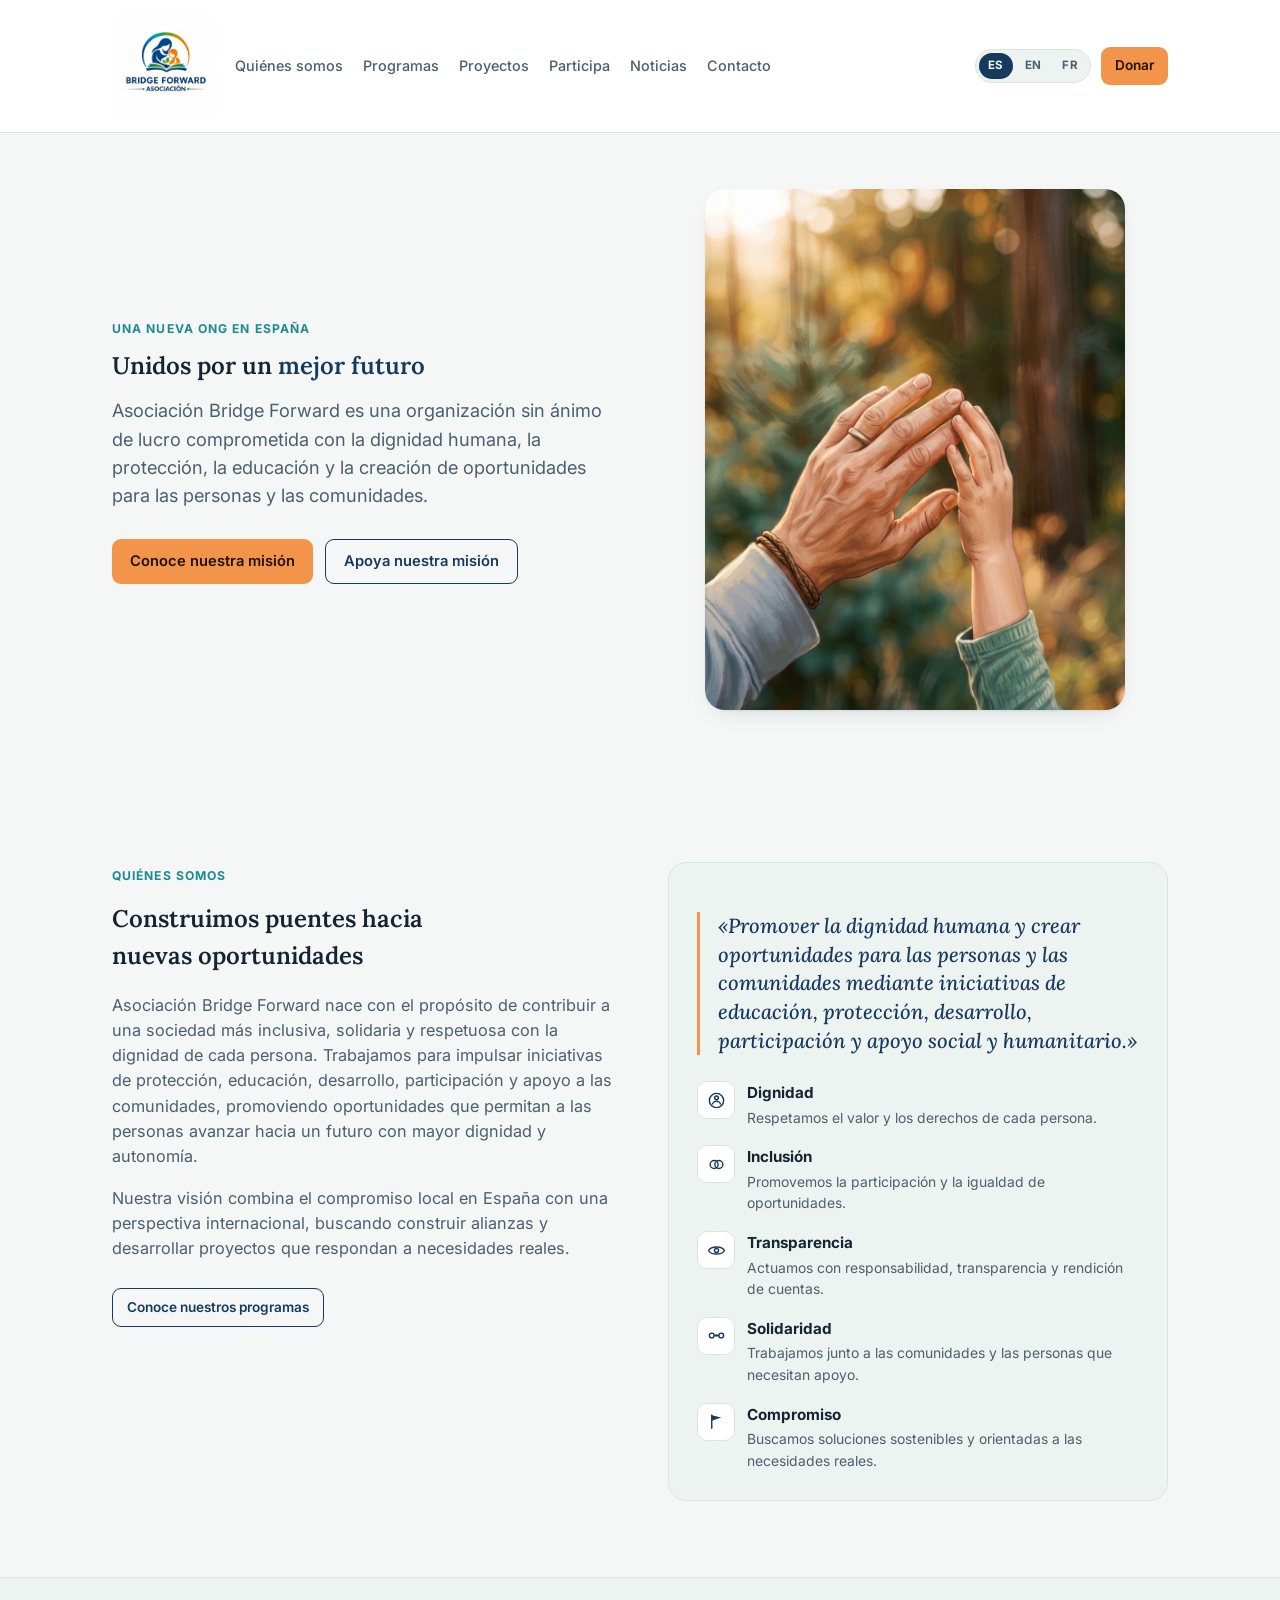
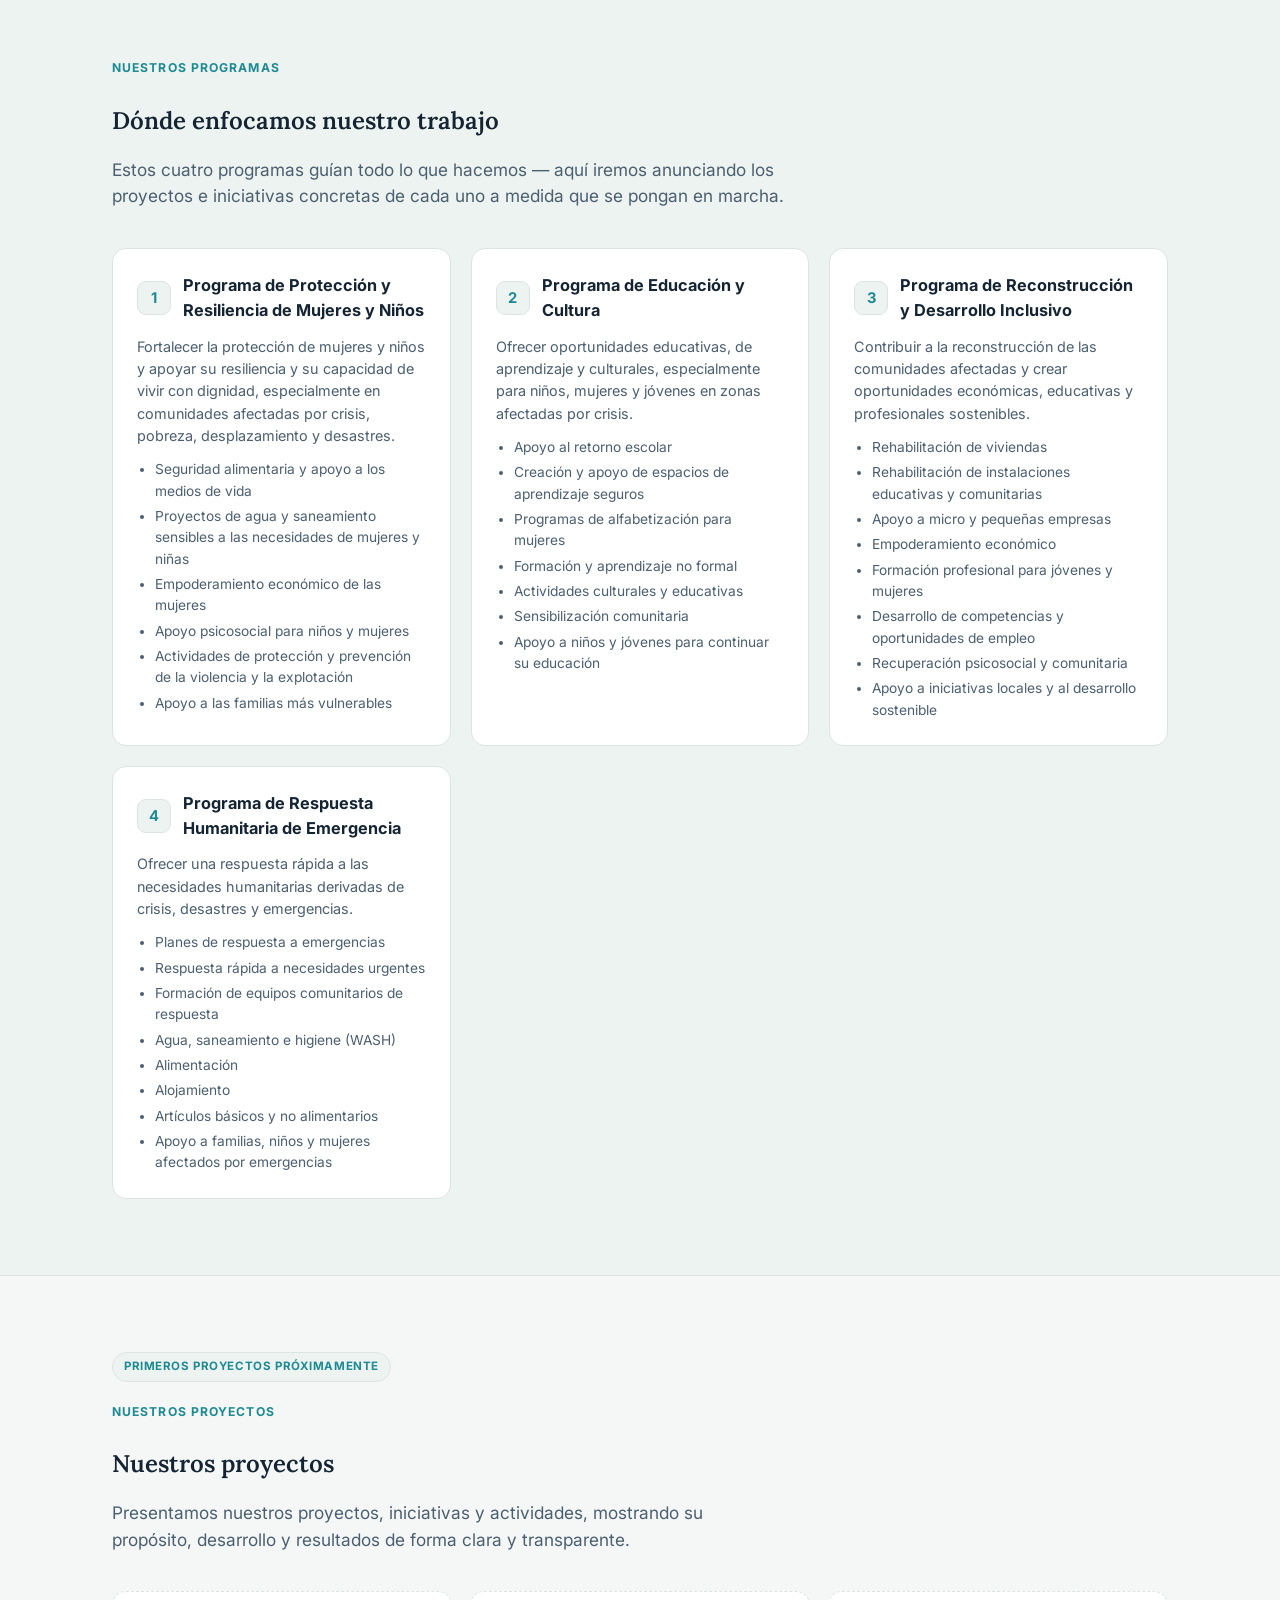
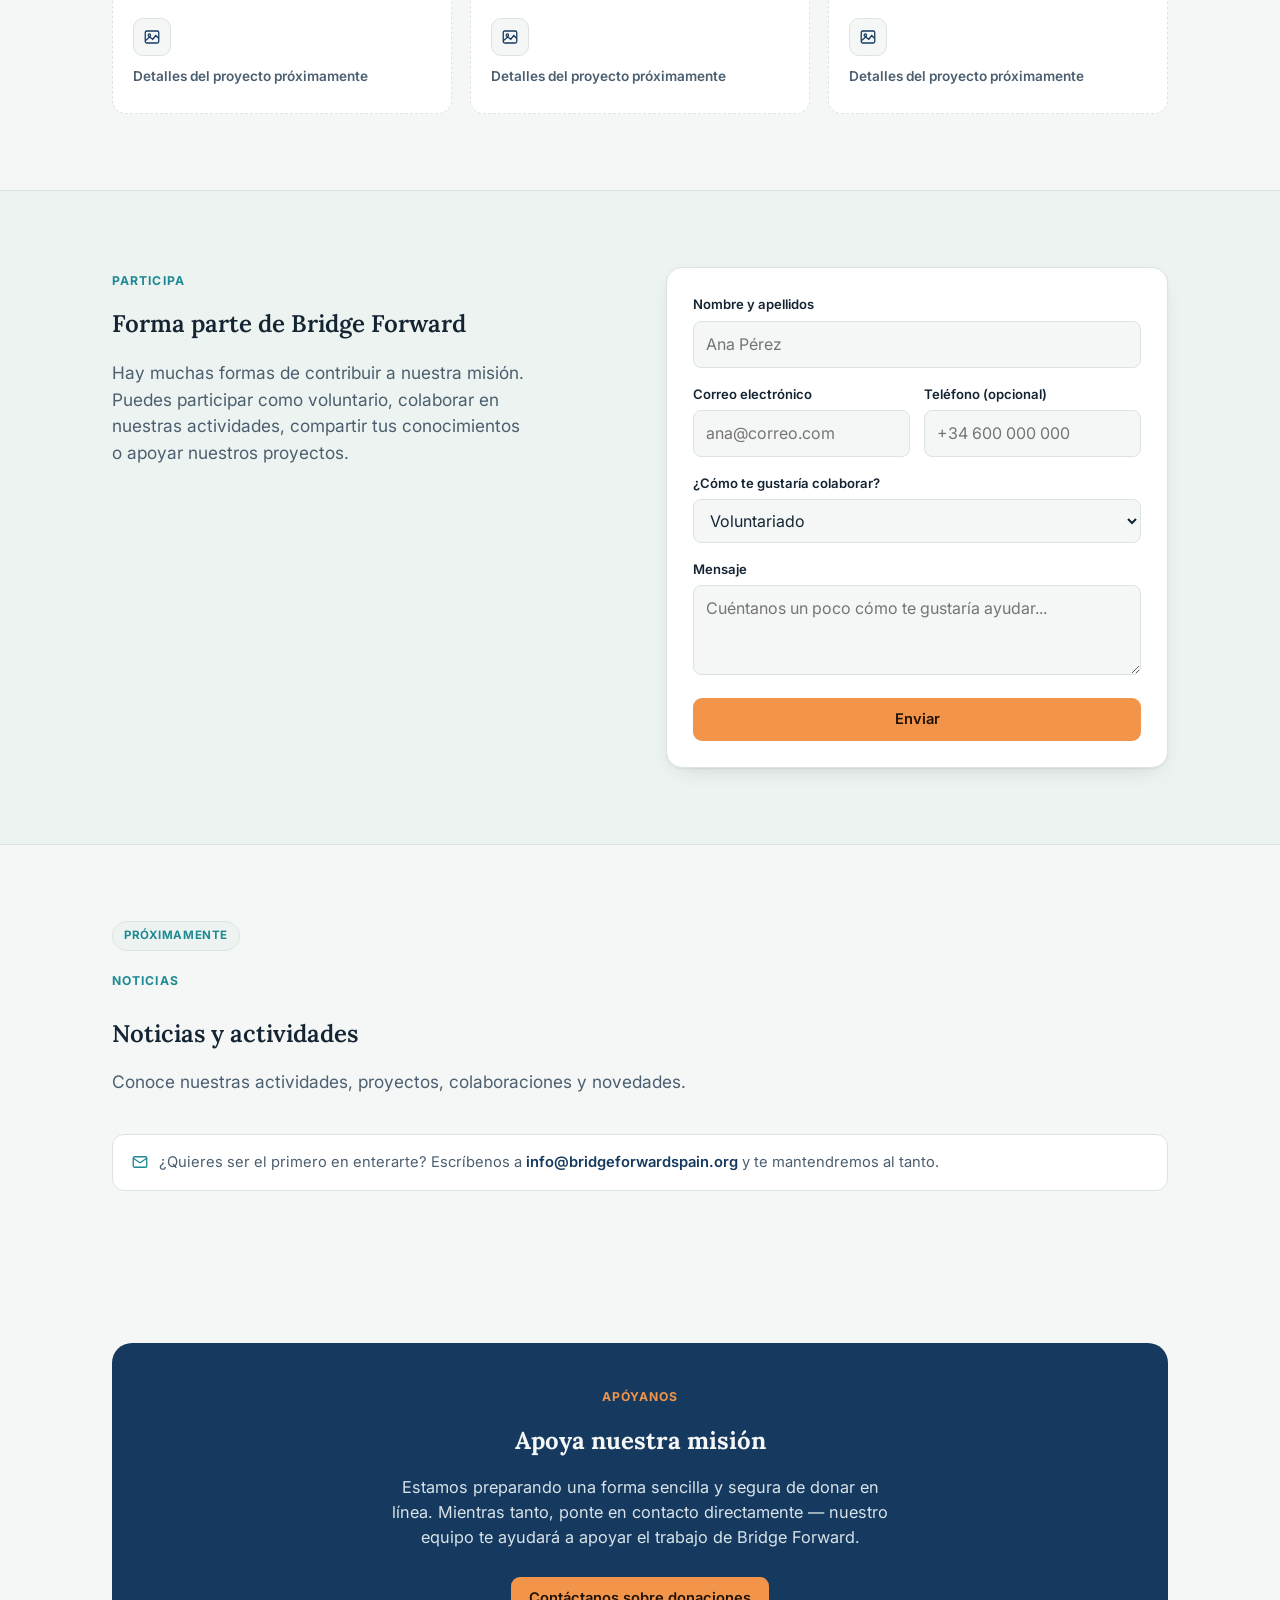
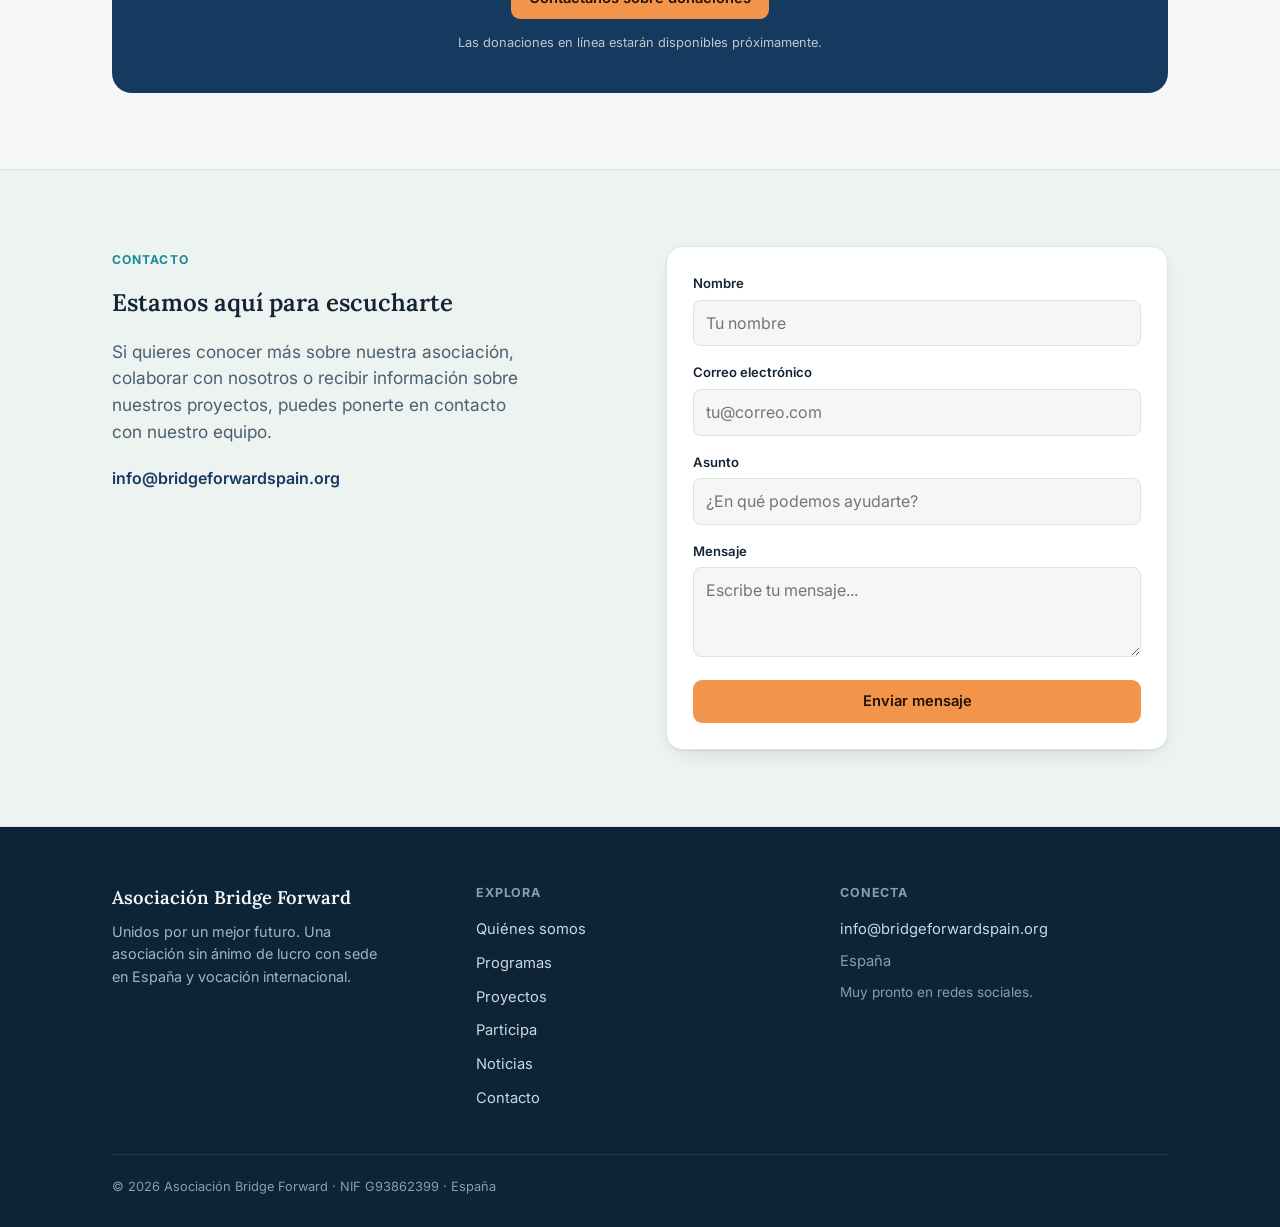
==== commit 1f14189e: "Replace Programs placeholder with the four finalized programs Women & Child Protection and Resilienc" ====
--- a/index.html
+++ b/index.html
@@ -112,27 +112,76 @@
 
   <section id="programs" style="padding-block:76px;background:var(--surface-alt);border-top:1px solid var(--border);border-bottom:1px solid var(--border)">
     <div style="max-width:1120px;margin-inline:auto;padding-inline:clamp(20px,4vw,32px)">
-      <div style="max-width:640px;margin-bottom:38px">
-        <span style="display:inline-block;font-size:.72rem;font-weight:700;letter-spacing:.05em;text-transform:uppercase;background:var(--surface);color:var(--teal);border:1px solid var(--border);padding:5px 11px;border-radius:99px;margin-bottom:16px" data-i18n="programs.badge">Launching Soon</span><br>
+      <div style="max-width:680px;margin-bottom:38px">
         <span style="display:inline-flex;align-items:center;gap:7px;font-size:.76rem;font-weight:700;letter-spacing:.09em;text-transform:uppercase;color:var(--teal);margin-bottom:14px" data-i18n="programs.eyebrow">Our Programs</span>
-        <h2 style="font-size:clamp(1.6rem,1.2rem+1.4vw,2.2rem);font-weight:600;margin:10px 0 14px" data-i18n="programs.h2">Programs in the Making</h2>
-        <p style="font-size:1.08rem;color:var(--ink-soft)" data-i18n="programs.p">We're building programs...</p>
-      </div>
-      <div style="display:grid;gap:20px;grid-template-columns:repeat(auto-fit,minmax(220px,1fr))">
-        <div style="background:var(--surface);border:1px solid var(--border);border-radius:14px;padding:22px">
-          <span style="display:flex;width:38px;height:38px;border-radius:10px;background:var(--surface);border:1px solid var(--border);align-items:center;justify-content:center;color:var(--teal);margin-bottom:14px"><svg width="20" height="20" viewBox="0 0 24 24" style="fill:none;stroke:currentColor;stroke-width:1.7"><path d="M12,3 L20,6 V11 C20,16 16.5,19.5 12,21 C7.5,19.5 4,16 4,11 V6 Z"></path></svg></span>
-          <h4 style="font-size:1rem;font-weight:700;margin:0 0 5px" data-i18n="programs.protection.title">Protection</h4>
-          <p style="margin:0;font-size:.88rem;color:var(--ink-soft)" data-i18n="programs.protection.desc">Supporting the safety and dignity of people in vulnerable situations.</p>
-        </div>
-        <div style="background:var(--surface);border:1px solid var(--border);border-radius:14px;padding:22px">
-          <span style="display:flex;width:38px;height:38px;border-radius:10px;background:var(--surface);border:1px solid var(--border);align-items:center;justify-content:center;color:var(--teal);margin-bottom:14px"><svg width="20" height="20" viewBox="0 0 24 24" style="fill:none;stroke:currentColor;stroke-width:1.7"><path d="M3,6.5 C7,4.5 9,4.5 12,6.5 C15,4.5 17,4.5 21,6.5 V18.5 C17,16.5 15,16.5 12,18.5 C9,16.5 7,16.5 3,18.5 Z"></path></svg></span>
-          <h4 style="font-size:1rem;font-weight:700;margin:0 0 5px" data-i18n="programs.education.title">Education</h4>
-          <p style="margin:0;font-size:.88rem;color:var(--ink-soft)" data-i18n="programs.education.desc">Expanding access to learning, skills, and opportunity.</p>
-        </div>
-        <div style="background:var(--surface);border:1px solid var(--border);border-radius:14px;padding:22px">
-          <span style="display:flex;width:38px;height:38px;border-radius:10px;background:var(--surface);border:1px solid var(--border);align-items:center;justify-content:center;color:var(--teal);margin-bottom:14px"><svg width="20" height="20" viewBox="0 0 24 24" style="fill:none;stroke:currentColor;stroke-width:1.7"><rect x="4" y="14" width="4" height="6" rx="1"></rect><rect x="10" y="9" width="4" height="11" rx="1"></rect><rect x="16" y="4" width="4" height="16" rx="1"></rect></svg></span>
-          <h4 style="font-size:1rem;font-weight:700;margin:0 0 5px" data-i18n="programs.development.title">Development</h4>
-          <p style="margin:0;font-size:.88rem;color:var(--ink-soft)" data-i18n="programs.development.desc">Building sustainable, community-led solutions.</p>
+        <h2 style="font-size:clamp(1.6rem,1.2rem+1.4vw,2.2rem);font-weight:600;margin:10px 0 14px" data-i18n="programs.h2">Where We Focus</h2>
+        <p style="font-size:1.08rem;color:var(--ink-soft)" data-i18n="programs.p">These four programs guide everything we do — we'll announce the specific projects and initiatives under each here as they launch.</p>
+      </div>
+      <div style="display:grid;gap:20px;grid-template-columns:repeat(auto-fit,minmax(280px,1fr))">
+        <div style="background:var(--surface);border:1px solid var(--border);border-radius:14px;padding:24px;display:flex;flex-direction:column;gap:12px">
+          <div style="display:flex;align-items:center;gap:12px">
+            <span style="display:flex;flex-shrink:0;width:34px;height:34px;border-radius:9px;background:var(--surface-alt);border:1px solid var(--border);align-items:center;justify-content:center;color:var(--teal);font-weight:700;font-size:.92rem">1</span>
+            <h4 style="font-size:1.02rem;font-weight:700;margin:0" data-i18n="programs.p1.title">Women &amp; Child Protection and Resilience Program</h4>
+          </div>
+          <p style="margin:0;font-size:.9rem;color:var(--ink-soft)" data-i18n="programs.p1.objective">Strengthening the protection of women and children and supporting their resilience and ability to live with dignity, especially in communities affected by crises, poverty, displacement, and disasters.</p>
+          <ul data-i18n-html="programs.p1.areas" style="margin:0;padding-left:18px;font-size:.86rem;color:var(--ink-soft);display:flex;flex-direction:column;gap:4px">
+            <li>Food security and livelihood support</li>
+            <li>Water and sanitation projects sensitive to the needs of women and girls</li>
+            <li>Economic empowerment of women</li>
+            <li>Psychosocial support for children and women</li>
+            <li>Protection and prevention activities against violence and exploitation</li>
+            <li>Support for the most vulnerable families</li>
+          </ul>
+        </div>
+        <div style="background:var(--surface);border:1px solid var(--border);border-radius:14px;padding:24px;display:flex;flex-direction:column;gap:12px">
+          <div style="display:flex;align-items:center;gap:12px">
+            <span style="display:flex;flex-shrink:0;width:34px;height:34px;border-radius:9px;background:var(--surface-alt);border:1px solid var(--border);align-items:center;justify-content:center;color:var(--teal);font-weight:700;font-size:.92rem">2</span>
+            <h4 style="font-size:1.02rem;font-weight:700;margin:0" data-i18n="programs.p2.title">Education &amp; Culture Program</h4>
+          </div>
+          <p style="margin:0;font-size:.9rem;color:var(--ink-soft)" data-i18n="programs.p2.objective">Providing educational, learning, and cultural opportunities, especially for children, women, and youth in crisis-affected areas.</p>
+          <ul data-i18n-html="programs.p2.areas" style="margin:0;padding-left:18px;font-size:.86rem;color:var(--ink-soft);display:flex;flex-direction:column;gap:4px">
+            <li>Supporting return to school</li>
+            <li>Establishing and supporting safe learning spaces</li>
+            <li>Literacy programs for women</li>
+            <li>Non-formal training and learning</li>
+            <li>Cultural and educational activities</li>
+            <li>Community awareness-raising</li>
+            <li>Supporting children and youth in continuing their education</li>
+          </ul>
+        </div>
+        <div style="background:var(--surface);border:1px solid var(--border);border-radius:14px;padding:24px;display:flex;flex-direction:column;gap:12px">
+          <div style="display:flex;align-items:center;gap:12px">
+            <span style="display:flex;flex-shrink:0;width:34px;height:34px;border-radius:9px;background:var(--surface-alt);border:1px solid var(--border);align-items:center;justify-content:center;color:var(--teal);font-weight:700;font-size:.92rem">3</span>
+            <h4 style="font-size:1.02rem;font-weight:700;margin:0" data-i18n="programs.p3.title">Reconstruction &amp; Inclusive Development Program</h4>
+          </div>
+          <p style="margin:0;font-size:.9rem;color:var(--ink-soft)" data-i18n="programs.p3.objective">Contributing to the reconstruction of affected communities and creating sustainable economic, educational, and professional opportunities.</p>
+          <ul data-i18n-html="programs.p3.areas" style="margin:0;padding-left:18px;font-size:.86rem;color:var(--ink-soft);display:flex;flex-direction:column;gap:4px">
+            <li>Housing rehabilitation</li>
+            <li>Rehabilitation of educational and community facilities</li>
+            <li>Support for micro and small enterprises</li>
+            <li>Economic empowerment</li>
+            <li>Vocational training for youth and women</li>
+            <li>Skills development and employment opportunities</li>
+            <li>Psychosocial and community recovery</li>
+            <li>Support for local initiatives and sustainable development</li>
+          </ul>
+        </div>
+        <div style="background:var(--surface);border:1px solid var(--border);border-radius:14px;padding:24px;display:flex;flex-direction:column;gap:12px">
+          <div style="display:flex;align-items:center;gap:12px">
+            <span style="display:flex;flex-shrink:0;width:34px;height:34px;border-radius:9px;background:var(--surface-alt);border:1px solid var(--border);align-items:center;justify-content:center;color:var(--teal);font-weight:700;font-size:.92rem">4</span>
+            <h4 style="font-size:1.02rem;font-weight:700;margin:0" data-i18n="programs.p4.title">Humanitarian Emergency Response Program</h4>
+          </div>
+          <p style="margin:0;font-size:.9rem;color:var(--ink-soft)" data-i18n="programs.p4.objective">Providing a rapid response to humanitarian needs resulting from crises, disasters, and emergencies.</p>
+          <ul data-i18n-html="programs.p4.areas" style="margin:0;padding-left:18px;font-size:.86rem;color:var(--ink-soft);display:flex;flex-direction:column;gap:4px">
+            <li>Emergency response plans</li>
+            <li>Rapid response to urgent needs</li>
+            <li>Training of community response teams</li>
+            <li>Water, sanitation, and hygiene (WASH)</li>
+            <li>Food</li>
+            <li>Shelter</li>
+            <li>Basic and non-food items</li>
+            <li>Support for families, children, and women affected by emergencies</li>
+          </ul>
         </div>
       </div>
     </div>
@@ -319,11 +368,20 @@
     "values.transparency.title":"Transparencia","values.transparency.desc":"Actuamos con responsabilidad, transparencia y rendición de cuentas.",
     "values.solidarity.title":"Solidaridad","values.solidarity.desc":"Trabajamos junto a las comunidades y las personas que necesitan apoyo.",
     "values.commitment.title":"Compromiso","values.commitment.desc":"Buscamos soluciones sostenibles y orientadas a las necesidades reales.",
-    "programs.badge":"Próximamente","programs.eyebrow":"Nuestros programas","programs.h2":"Programas en construcción",
-    "programs.p":"Estamos desarrollando programas e iniciativas orientados a responder a necesidades reales y a generar oportunidades para las personas y las comunidades. A medida que nuestras primeras iniciativas tomen forma, aquí encontrarás todos los detalles — por ahora, esto es en lo que nos estamos enfocando.",
-    "programs.protection.title":"Protección","programs.protection.desc":"Apoyamos la seguridad y la dignidad de las personas en situación de vulnerabilidad.",
-    "programs.education.title":"Educación","programs.education.desc":"Ampliamos el acceso al aprendizaje, las competencias y las oportunidades.",
-    "programs.development.title":"Desarrollo","programs.development.desc":"Construimos soluciones sostenibles lideradas por las propias comunidades.",
+    "programs.eyebrow":"Nuestros programas","programs.h2":"Dónde enfocamos nuestro trabajo",
+    "programs.p":"Estos cuatro programas guían todo lo que hacemos — aquí iremos anunciando los proyectos e iniciativas concretas de cada uno a medida que se pongan en marcha.",
+    "programs.p1.title":"Programa de Protección y Resiliencia de Mujeres y Niños",
+    "programs.p1.objective":"Fortalecer la protección de mujeres y niños y apoyar su resiliencia y su capacidad de vivir con dignidad, especialmente en comunidades afectadas por crisis, pobreza, desplazamiento y desastres.",
+    "programs.p1.areas":"<li>Seguridad alimentaria y apoyo a los medios de vida</li><li>Proyectos de agua y saneamiento sensibles a las necesidades de mujeres y niñas</li><li>Empoderamiento económico de las mujeres</li><li>Apoyo psicosocial para niños y mujeres</li><li>Actividades de protección y prevención de la violencia y la explotación</li><li>Apoyo a las familias más vulnerables</li>",
+    "programs.p2.title":"Programa de Educación y Cultura",
+    "programs.p2.objective":"Ofrecer oportunidades educativas, de aprendizaje y culturales, especialmente para niños, mujeres y jóvenes en zonas afectadas por crisis.",
+    "programs.p2.areas":"<li>Apoyo al retorno escolar</li><li>Creación y apoyo de espacios de aprendizaje seguros</li><li>Programas de alfabetización para mujeres</li><li>Formación y aprendizaje no formal</li><li>Actividades culturales y educativas</li><li>Sensibilización comunitaria</li><li>Apoyo a niños y jóvenes para continuar su educación</li>",
+    "programs.p3.title":"Programa de Reconstrucción y Desarrollo Inclusivo",
+    "programs.p3.objective":"Contribuir a la reconstrucción de las comunidades afectadas y crear oportunidades económicas, educativas y profesionales sostenibles.",
+    "programs.p3.areas":"<li>Rehabilitación de viviendas</li><li>Rehabilitación de instalaciones educativas y comunitarias</li><li>Apoyo a micro y pequeñas empresas</li><li>Empoderamiento económico</li><li>Formación profesional para jóvenes y mujeres</li><li>Desarrollo de competencias y oportunidades de empleo</li><li>Recuperación psicosocial y comunitaria</li><li>Apoyo a iniciativas locales y al desarrollo sostenible</li>",
+    "programs.p4.title":"Programa de Respuesta Humanitaria de Emergencia",
+    "programs.p4.objective":"Ofrecer una respuesta rápida a las necesidades humanitarias derivadas de crisis, desastres y emergencias.",
+    "programs.p4.areas":"<li>Planes de respuesta a emergencias</li><li>Respuesta rápida a necesidades urgentes</li><li>Formación de equipos comunitarios de respuesta</li><li>Agua, saneamiento e higiene (WASH)</li><li>Alimentación</li><li>Alojamiento</li><li>Artículos básicos y no alimentarios</li><li>Apoyo a familias, niños y mujeres afectados por emergencias</li>",
     "projects.badge":"Primeros proyectos próximamente","projects.eyebrow":"Nuestros proyectos","projects.h2":"Nuestros proyectos",
     "projects.p":"Presentamos nuestros proyectos, iniciativas y actividades, mostrando su propósito, desarrollo y resultados de forma clara y transparente.",
     "projects.card":"Detalles del proyecto próximamente",
@@ -373,11 +431,20 @@
     "values.transparency.title":"Transparency","values.transparency.desc":"We act with responsibility, openness, and accountability.",
     "values.solidarity.title":"Solidarity","values.solidarity.desc":"We stand with the communities and people who need support.",
     "values.commitment.title":"Commitment","values.commitment.desc":"We pursue sustainable solutions built around real needs.",
-    "programs.badge":"Launching Soon","programs.eyebrow":"Our Programs","programs.h2":"Programs in the Making",
-    "programs.p":"We're building programs and initiatives designed to meet real needs and open up opportunities for people and communities. As our first initiatives take shape, you'll find the full detail here — for now, here's where we're focusing.",
-    "programs.protection.title":"Protection","programs.protection.desc":"Supporting the safety and dignity of people in vulnerable situations.",
-    "programs.education.title":"Education","programs.education.desc":"Expanding access to learning, skills, and opportunity.",
-    "programs.development.title":"Development","programs.development.desc":"Building sustainable, community-led solutions.",
+    "programs.eyebrow":"Our Programs","programs.h2":"Where We Focus",
+    "programs.p":"These four programs guide everything we do — we'll announce the specific projects and initiatives under each here as they launch.",
+    "programs.p1.title":"Women &amp; Child Protection and Resilience Program",
+    "programs.p1.objective":"Strengthening the protection of women and children and supporting their resilience and ability to live with dignity, especially in communities affected by crises, poverty, displacement, and disasters.",
+    "programs.p1.areas":"<li>Food security and livelihood support</li><li>Water and sanitation projects sensitive to the needs of women and girls</li><li>Economic empowerment of women</li><li>Psychosocial support for children and women</li><li>Protection and prevention activities against violence and exploitation</li><li>Support for the most vulnerable families</li>",
+    "programs.p2.title":"Education &amp; Culture Program",
+    "programs.p2.objective":"Providing educational, learning, and cultural opportunities, especially for children, women, and youth in crisis-affected areas.",
+    "programs.p2.areas":"<li>Supporting return to school</li><li>Establishing and supporting safe learning spaces</li><li>Literacy programs for women</li><li>Non-formal training and learning</li><li>Cultural and educational activities</li><li>Community awareness-raising</li><li>Supporting children and youth in continuing their education</li>",
+    "programs.p3.title":"Reconstruction &amp; Inclusive Development Program",
+    "programs.p3.objective":"Contributing to the reconstruction of affected communities and creating sustainable economic, educational, and professional opportunities.",
+    "programs.p3.areas":"<li>Housing rehabilitation</li><li>Rehabilitation of educational and community facilities</li><li>Support for micro and small enterprises</li><li>Economic empowerment</li><li>Vocational training for youth and women</li><li>Skills development and employment opportunities</li><li>Psychosocial and community recovery</li><li>Support for local initiatives and sustainable development</li>",
+    "programs.p4.title":"Humanitarian Emergency Response Program",
+    "programs.p4.objective":"Providing a rapid response to humanitarian needs resulting from crises, disasters, and emergencies.",
+    "programs.p4.areas":"<li>Emergency response plans</li><li>Rapid response to urgent needs</li><li>Training of community response teams</li><li>Water, sanitation, and hygiene (WASH)</li><li>Food</li><li>Shelter</li><li>Basic and non-food items</li><li>Support for families, children, and women affected by emergencies</li>",
     "projects.badge":"First Projects Coming Soon","projects.eyebrow":"Our Projects","projects.h2":"Our Projects",
     "projects.p":"This is where we'll present our projects, initiatives, and activities — their purpose, progress, and results, shared clearly and transparently.",
     "projects.card":"Project details coming soon",
@@ -427,11 +494,20 @@
     "values.transparency.title":"Transparence","values.transparency.desc":"Nous agissons avec responsabilité, transparence et redevabilité.",
     "values.solidarity.title":"Solidarité","values.solidarity.desc":"Nous sommes aux côtés des communautés et des personnes qui ont besoin de soutien.",
     "values.commitment.title":"Engagement","values.commitment.desc":"Nous recherchons des solutions durables, construites autour de besoins réels.",
-    "programs.badge":"Bientôt disponible","programs.eyebrow":"Nos programmes","programs.h2":"Des programmes en construction",
-    "programs.p":"Nous développons des programmes et des initiatives conçus pour répondre à des besoins réels et créer des opportunités pour les personnes et les communautés. Vous trouverez ici tous les détails à mesure que nos premières initiatives prendront forme — pour l'instant, voici nos axes de travail.",
-    "programs.protection.title":"Protection","programs.protection.desc":"Nous soutenons la sécurité et la dignité des personnes en situation de vulnérabilité.",
-    "programs.education.title":"Éducation","programs.education.desc":"Nous élargissons l'accès à l'apprentissage, aux compétences et aux opportunités.",
-    "programs.development.title":"Développement","programs.development.desc":"Nous construisons des solutions durables portées par les communautés.",
+    "programs.eyebrow":"Nos programmes","programs.h2":"Nos axes d'action",
+    "programs.p":"Ces quatre programmes guident tout notre travail — nous annoncerons ici les projets et initiatives concrets de chacun à mesure qu'ils seront lancés.",
+    "programs.p1.title":"Programme de Protection et de Résilience des Femmes et des Enfants",
+    "programs.p1.objective":"Renforcer la protection des femmes et des enfants et soutenir leur résilience et leur capacité à vivre dans la dignité, en particulier dans les communautés touchées par les crises, la pauvreté, le déplacement et les catastrophes.",
+    "programs.p1.areas":"<li>Sécurité alimentaire et soutien aux moyens de subsistance</li><li>Projets d'eau et d'assainissement tenant compte des besoins des femmes et des filles</li><li>Autonomisation économique des femmes</li><li>Soutien psychosocial pour les enfants et les femmes</li><li>Activités de protection et de prévention contre la violence et l'exploitation</li><li>Soutien aux familles les plus vulnérables</li>",
+    "programs.p2.title":"Programme d'Éducation et de Culture",
+    "programs.p2.objective":"Offrir des opportunités éducatives, d'apprentissage et culturelles, en particulier pour les enfants, les femmes et les jeunes dans les zones touchées par les crises.",
+    "programs.p2.areas":"<li>Soutien au retour à l'école</li><li>Création et soutien d'espaces d'apprentissage sûrs</li><li>Programmes d'alphabétisation pour les femmes</li><li>Formation et apprentissage non formels</li><li>Activités culturelles et éducatives</li><li>Sensibilisation communautaire</li><li>Soutien aux enfants et aux jeunes pour la poursuite de leurs études</li>",
+    "programs.p3.title":"Programme de Reconstruction et de Développement Inclusif",
+    "programs.p3.objective":"Contribuer à la reconstruction des communautés touchées et créer des opportunités économiques, éducatives et professionnelles durables.",
+    "programs.p3.areas":"<li>Réhabilitation des logements</li><li>Réhabilitation des infrastructures éducatives et communautaires</li><li>Soutien aux micro et petites entreprises</li><li>Autonomisation économique</li><li>Formation professionnelle pour les jeunes et les femmes</li><li>Développement des compétences et opportunités d'emploi</li><li>Rétablissement psychosocial et communautaire</li><li>Soutien aux initiatives locales et au développement durable</li>",
+    "programs.p4.title":"Programme de Réponse Humanitaire d'Urgence",
+    "programs.p4.objective":"Fournir une réponse rapide aux besoins humanitaires résultant des crises, des catastrophes et des urgences.",
+    "programs.p4.areas":"<li>Plans de réponse aux urgences</li><li>Réponse rapide aux besoins urgents</li><li>Formation des équipes communautaires de réponse</li><li>Eau, assainissement et hygiène (WASH)</li><li>Alimentation</li><li>Abri</li><li>Articles de première nécessité non alimentaires</li><li>Soutien aux familles, enfants et femmes touchés par les urgences</li>",
     "projects.badge":"Premiers projets bientôt disponibles","projects.eyebrow":"Nos projets","projects.h2":"Nos projets",
     "projects.p":"Nous présentons ici nos projets, initiatives et activités, en montrant leur objectif, leur avancement et leurs résultats de manière claire et transparente.",
     "projects.card":"Détails du projet à venir",
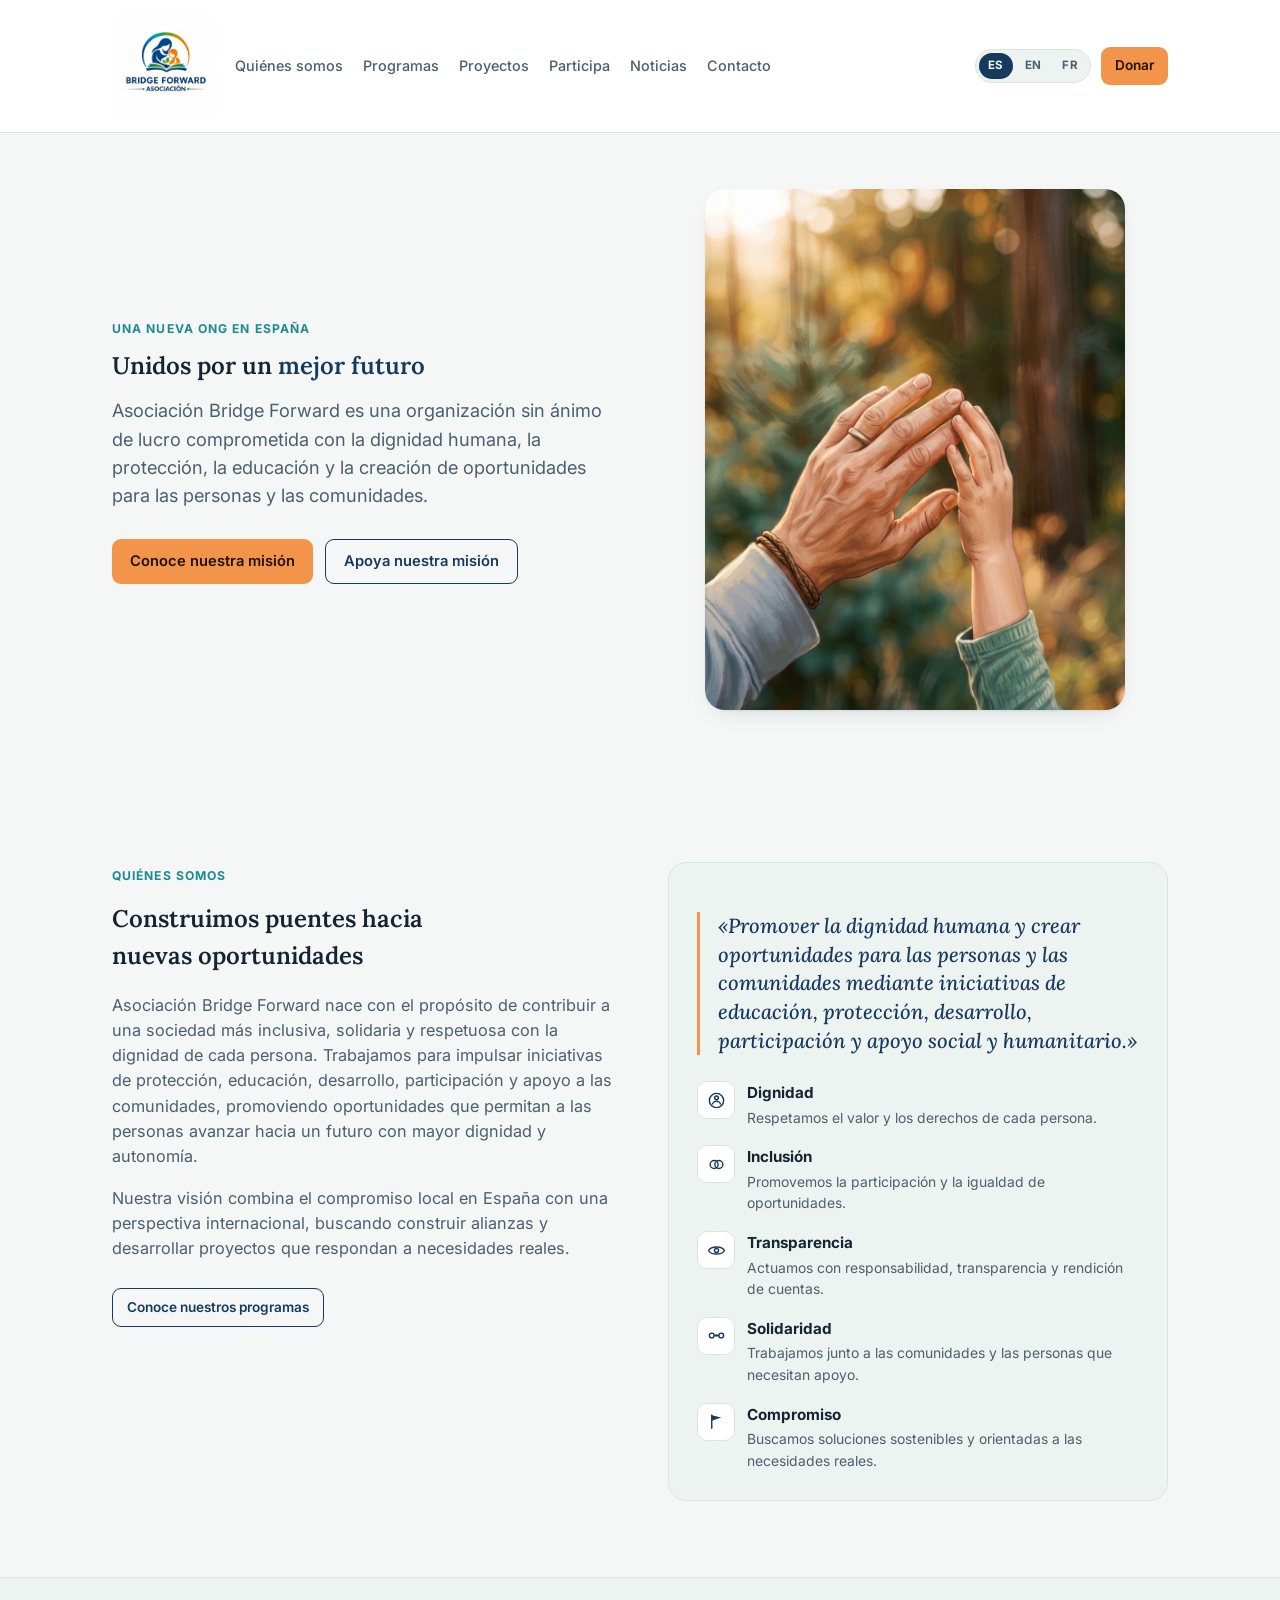
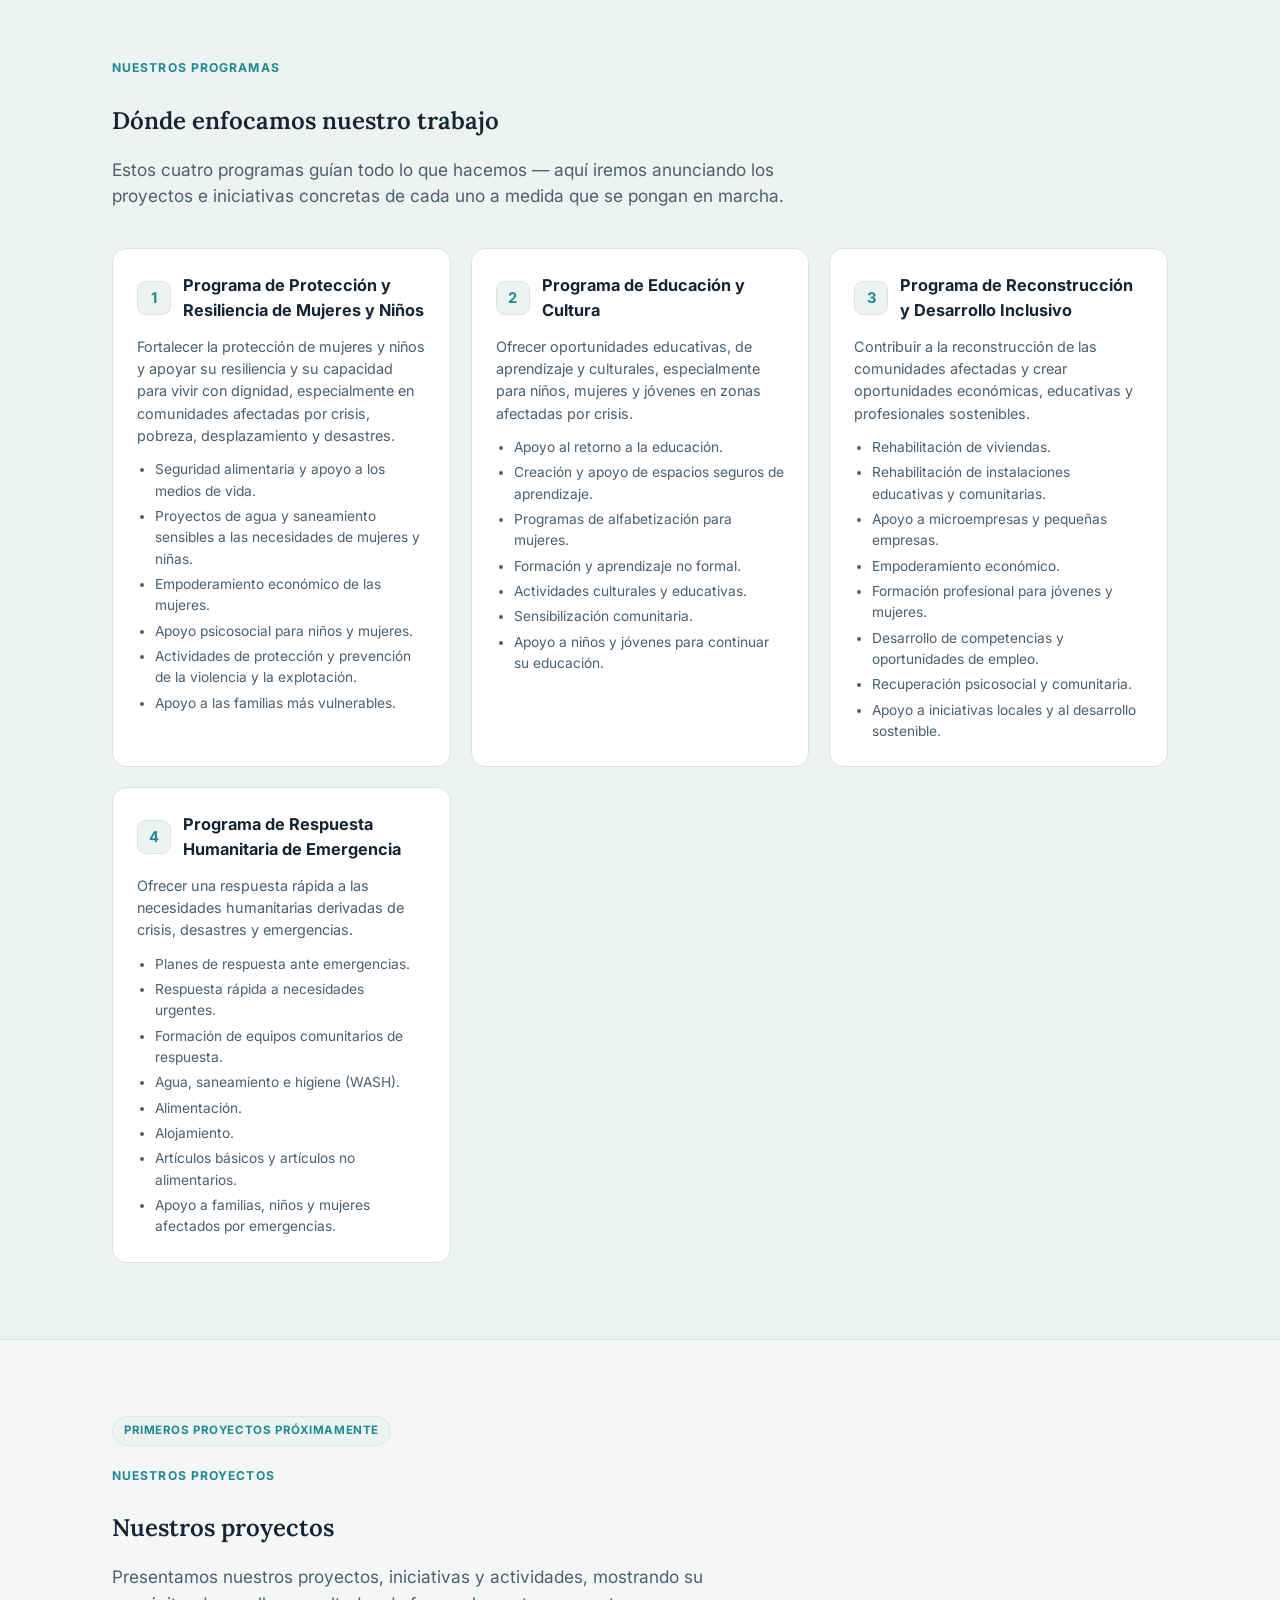
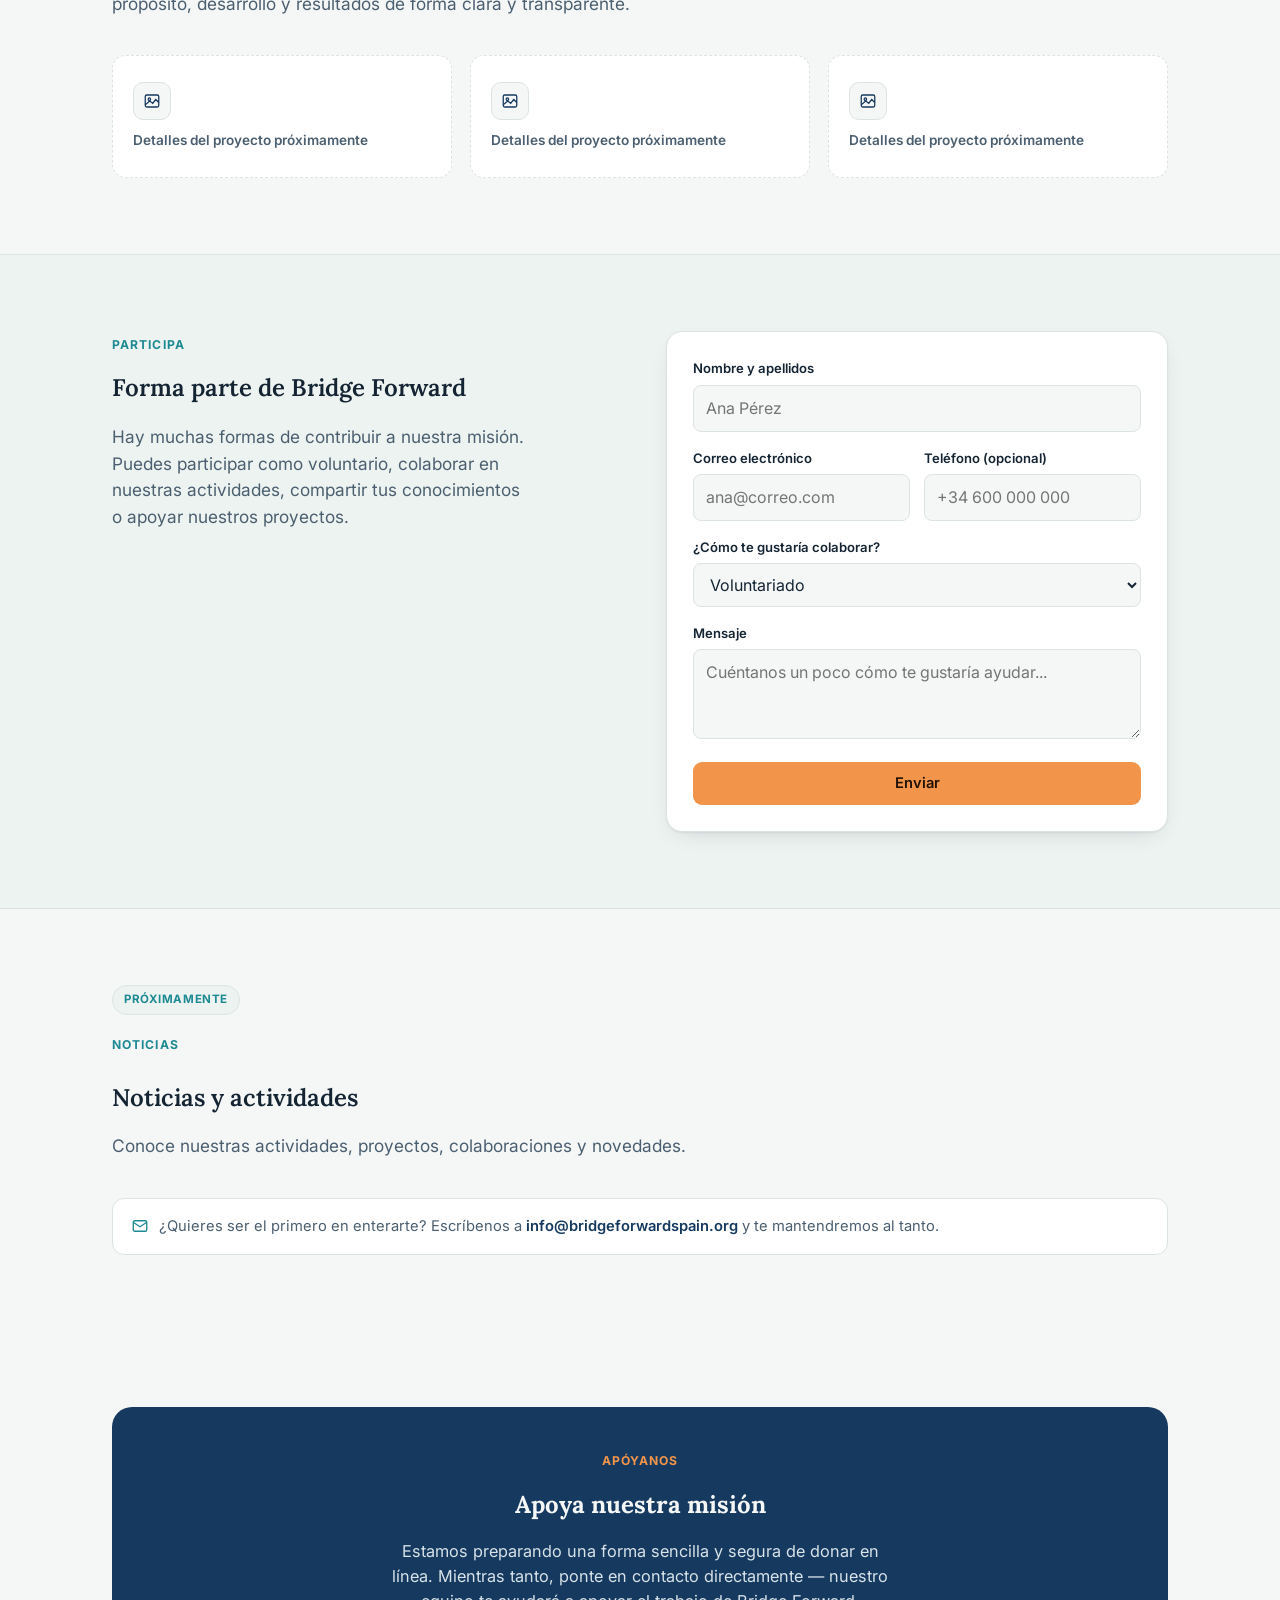
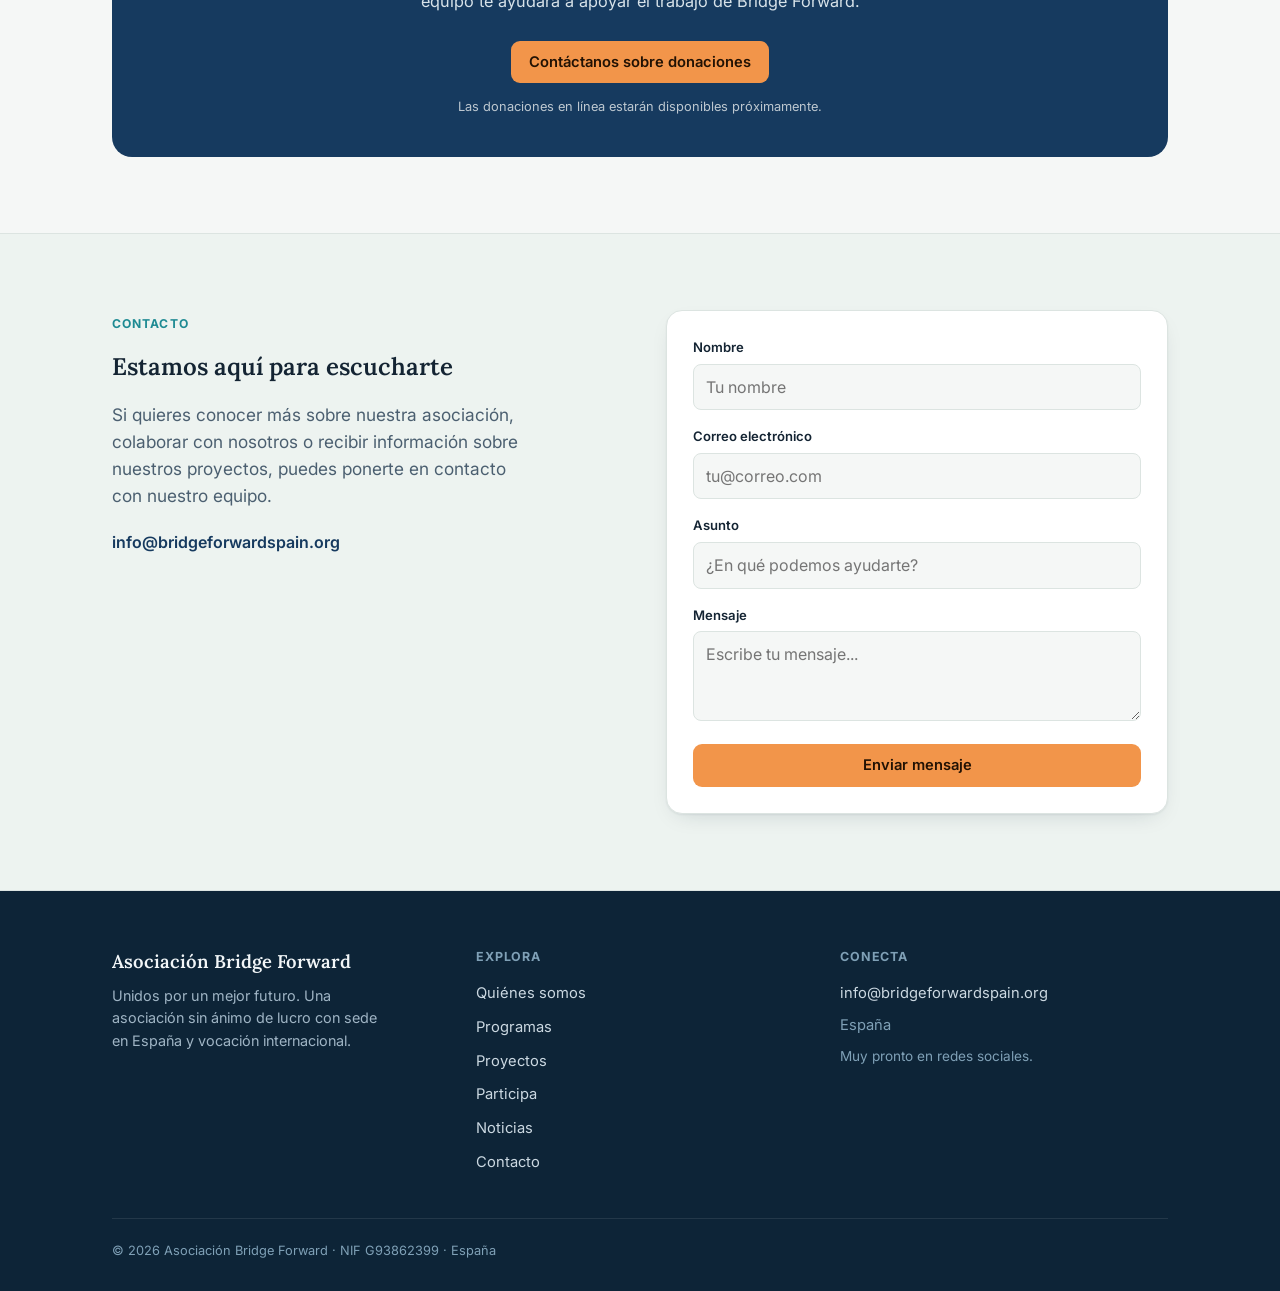
==== commit 49309862: "Update Spanish program copy to official wording Corrects Programa de Educación y Cultura, Reconstruc" ====
--- a/index.html
+++ b/index.html
@@ -5,6 +5,11 @@
 <meta name="viewport" content="width=device-width, initial-scale=1">
 <title>Asociación Bridge Forward</title>
 <meta name="description" id="metaDescription" content="Asociación Bridge Forward es una organización sin ánimo de lucro comprometida con la dignidad humana, la protección, la educación y la creación de oportunidades para las personas y las comunidades.">
+<link rel="icon" href="/favicon.ico" sizes="any">
+<link rel="icon" type="image/png" sizes="16x16" href="assets/favicon-16.png">
+<link rel="icon" type="image/png" sizes="32x32" href="assets/favicon-32.png">
+<link rel="icon" type="image/png" sizes="512x512" href="assets/favicon-512.png">
+<link rel="apple-touch-icon" href="assets/apple-touch-icon.png">
 <link rel="preconnect" href="https://fonts.googleapis.com">
 <link rel="preconnect" href="https://fonts.gstatic.com" crossorigin>
 <link rel="stylesheet" href="https://fonts.googleapis.com/css2?family=Lora:ital,wght@0,400;0,500;0,600;0,700;1,500&family=Inter:wght@400;500;600;700&display=swap">
@@ -121,7 +126,7 @@
         <div style="background:var(--surface);border:1px solid var(--border);border-radius:14px;padding:24px;display:flex;flex-direction:column;gap:12px">
           <div style="display:flex;align-items:center;gap:12px">
             <span style="display:flex;flex-shrink:0;width:34px;height:34px;border-radius:9px;background:var(--surface-alt);border:1px solid var(--border);align-items:center;justify-content:center;color:var(--teal);font-weight:700;font-size:.92rem">1</span>
-            <h4 style="font-size:1.02rem;font-weight:700;margin:0" data-i18n="programs.p1.title">Women &amp; Child Protection and Resilience Program</h4>
+            <h4 style="font-size:1.02rem;font-weight:700;margin:0" data-i18n="programs.p1.title">Women and Child Protection and Resilience Program</h4>
           </div>
           <p style="margin:0;font-size:.9rem;color:var(--ink-soft)" data-i18n="programs.p1.objective">Strengthening the protection of women and children and supporting their resilience and ability to live with dignity, especially in communities affected by crises, poverty, displacement, and disasters.</p>
           <ul data-i18n-html="programs.p1.areas" style="margin:0;padding-left:18px;font-size:.86rem;color:var(--ink-soft);display:flex;flex-direction:column;gap:4px">
@@ -136,7 +141,7 @@
         <div style="background:var(--surface);border:1px solid var(--border);border-radius:14px;padding:24px;display:flex;flex-direction:column;gap:12px">
           <div style="display:flex;align-items:center;gap:12px">
             <span style="display:flex;flex-shrink:0;width:34px;height:34px;border-radius:9px;background:var(--surface-alt);border:1px solid var(--border);align-items:center;justify-content:center;color:var(--teal);font-weight:700;font-size:.92rem">2</span>
-            <h4 style="font-size:1.02rem;font-weight:700;margin:0" data-i18n="programs.p2.title">Education &amp; Culture Program</h4>
+            <h4 style="font-size:1.02rem;font-weight:700;margin:0" data-i18n="programs.p2.title">Education and Culture Program</h4>
           </div>
           <p style="margin:0;font-size:.9rem;color:var(--ink-soft)" data-i18n="programs.p2.objective">Providing educational, learning, and cultural opportunities, especially for children, women, and youth in crisis-affected areas.</p>
           <ul data-i18n-html="programs.p2.areas" style="margin:0;padding-left:18px;font-size:.86rem;color:var(--ink-soft);display:flex;flex-direction:column;gap:4px">
@@ -152,7 +157,7 @@
         <div style="background:var(--surface);border:1px solid var(--border);border-radius:14px;padding:24px;display:flex;flex-direction:column;gap:12px">
           <div style="display:flex;align-items:center;gap:12px">
             <span style="display:flex;flex-shrink:0;width:34px;height:34px;border-radius:9px;background:var(--surface-alt);border:1px solid var(--border);align-items:center;justify-content:center;color:var(--teal);font-weight:700;font-size:.92rem">3</span>
-            <h4 style="font-size:1.02rem;font-weight:700;margin:0" data-i18n="programs.p3.title">Reconstruction &amp; Inclusive Development Program</h4>
+            <h4 style="font-size:1.02rem;font-weight:700;margin:0" data-i18n="programs.p3.title">Reconstruction and Inclusive Development Program</h4>
           </div>
           <p style="margin:0;font-size:.9rem;color:var(--ink-soft)" data-i18n="programs.p3.objective">Contributing to the reconstruction of affected communities and creating sustainable economic, educational, and professional opportunities.</p>
           <ul data-i18n-html="programs.p3.areas" style="margin:0;padding-left:18px;font-size:.86rem;color:var(--ink-soft);display:flex;flex-direction:column;gap:4px">
@@ -371,17 +376,17 @@
     "programs.eyebrow":"Nuestros programas","programs.h2":"Dónde enfocamos nuestro trabajo",
     "programs.p":"Estos cuatro programas guían todo lo que hacemos — aquí iremos anunciando los proyectos e iniciativas concretas de cada uno a medida que se pongan en marcha.",
     "programs.p1.title":"Programa de Protección y Resiliencia de Mujeres y Niños",
-    "programs.p1.objective":"Fortalecer la protección de mujeres y niños y apoyar su resiliencia y su capacidad de vivir con dignidad, especialmente en comunidades afectadas por crisis, pobreza, desplazamiento y desastres.",
-    "programs.p1.areas":"<li>Seguridad alimentaria y apoyo a los medios de vida</li><li>Proyectos de agua y saneamiento sensibles a las necesidades de mujeres y niñas</li><li>Empoderamiento económico de las mujeres</li><li>Apoyo psicosocial para niños y mujeres</li><li>Actividades de protección y prevención de la violencia y la explotación</li><li>Apoyo a las familias más vulnerables</li>",
+    "programs.p1.objective":"Fortalecer la protección de mujeres y niños y apoyar su resiliencia y su capacidad para vivir con dignidad, especialmente en comunidades afectadas por crisis, pobreza, desplazamiento y desastres.",
+    "programs.p1.areas":"<li>Seguridad alimentaria y apoyo a los medios de vida.</li><li>Proyectos de agua y saneamiento sensibles a las necesidades de mujeres y niñas.</li><li>Empoderamiento económico de las mujeres.</li><li>Apoyo psicosocial para niños y mujeres.</li><li>Actividades de protección y prevención de la violencia y la explotación.</li><li>Apoyo a las familias más vulnerables.</li>",
     "programs.p2.title":"Programa de Educación y Cultura",
     "programs.p2.objective":"Ofrecer oportunidades educativas, de aprendizaje y culturales, especialmente para niños, mujeres y jóvenes en zonas afectadas por crisis.",
-    "programs.p2.areas":"<li>Apoyo al retorno escolar</li><li>Creación y apoyo de espacios de aprendizaje seguros</li><li>Programas de alfabetización para mujeres</li><li>Formación y aprendizaje no formal</li><li>Actividades culturales y educativas</li><li>Sensibilización comunitaria</li><li>Apoyo a niños y jóvenes para continuar su educación</li>",
+    "programs.p2.areas":"<li>Apoyo al retorno a la educación.</li><li>Creación y apoyo de espacios seguros de aprendizaje.</li><li>Programas de alfabetización para mujeres.</li><li>Formación y aprendizaje no formal.</li><li>Actividades culturales y educativas.</li><li>Sensibilización comunitaria.</li><li>Apoyo a niños y jóvenes para continuar su educación.</li>",
     "programs.p3.title":"Programa de Reconstrucción y Desarrollo Inclusivo",
     "programs.p3.objective":"Contribuir a la reconstrucción de las comunidades afectadas y crear oportunidades económicas, educativas y profesionales sostenibles.",
-    "programs.p3.areas":"<li>Rehabilitación de viviendas</li><li>Rehabilitación de instalaciones educativas y comunitarias</li><li>Apoyo a micro y pequeñas empresas</li><li>Empoderamiento económico</li><li>Formación profesional para jóvenes y mujeres</li><li>Desarrollo de competencias y oportunidades de empleo</li><li>Recuperación psicosocial y comunitaria</li><li>Apoyo a iniciativas locales y al desarrollo sostenible</li>",
+    "programs.p3.areas":"<li>Rehabilitación de viviendas.</li><li>Rehabilitación de instalaciones educativas y comunitarias.</li><li>Apoyo a microempresas y pequeñas empresas.</li><li>Empoderamiento económico.</li><li>Formación profesional para jóvenes y mujeres.</li><li>Desarrollo de competencias y oportunidades de empleo.</li><li>Recuperación psicosocial y comunitaria.</li><li>Apoyo a iniciativas locales y al desarrollo sostenible.</li>",
     "programs.p4.title":"Programa de Respuesta Humanitaria de Emergencia",
     "programs.p4.objective":"Ofrecer una respuesta rápida a las necesidades humanitarias derivadas de crisis, desastres y emergencias.",
-    "programs.p4.areas":"<li>Planes de respuesta a emergencias</li><li>Respuesta rápida a necesidades urgentes</li><li>Formación de equipos comunitarios de respuesta</li><li>Agua, saneamiento e higiene (WASH)</li><li>Alimentación</li><li>Alojamiento</li><li>Artículos básicos y no alimentarios</li><li>Apoyo a familias, niños y mujeres afectados por emergencias</li>",
+    "programs.p4.areas":"<li>Planes de respuesta ante emergencias.</li><li>Respuesta rápida a necesidades urgentes.</li><li>Formación de equipos comunitarios de respuesta.</li><li>Agua, saneamiento e higiene (WASH).</li><li>Alimentación.</li><li>Alojamiento.</li><li>Artículos básicos y artículos no alimentarios.</li><li>Apoyo a familias, niños y mujeres afectados por emergencias.</li>",
     "projects.badge":"Primeros proyectos próximamente","projects.eyebrow":"Nuestros proyectos","projects.h2":"Nuestros proyectos",
     "projects.p":"Presentamos nuestros proyectos, iniciativas y actividades, mostrando su propósito, desarrollo y resultados de forma clara y transparente.",
     "projects.card":"Detalles del proyecto próximamente",
@@ -433,13 +438,13 @@
     "values.commitment.title":"Commitment","values.commitment.desc":"We pursue sustainable solutions built around real needs.",
     "programs.eyebrow":"Our Programs","programs.h2":"Where We Focus",
     "programs.p":"These four programs guide everything we do — we'll announce the specific projects and initiatives under each here as they launch.",
-    "programs.p1.title":"Women &amp; Child Protection and Resilience Program",
+    "programs.p1.title":"Women and Child Protection and Resilience Program",
     "programs.p1.objective":"Strengthening the protection of women and children and supporting their resilience and ability to live with dignity, especially in communities affected by crises, poverty, displacement, and disasters.",
     "programs.p1.areas":"<li>Food security and livelihood support</li><li>Water and sanitation projects sensitive to the needs of women and girls</li><li>Economic empowerment of women</li><li>Psychosocial support for children and women</li><li>Protection and prevention activities against violence and exploitation</li><li>Support for the most vulnerable families</li>",
-    "programs.p2.title":"Education &amp; Culture Program",
+    "programs.p2.title":"Education and Culture Program",
     "programs.p2.objective":"Providing educational, learning, and cultural opportunities, especially for children, women, and youth in crisis-affected areas.",
     "programs.p2.areas":"<li>Supporting return to school</li><li>Establishing and supporting safe learning spaces</li><li>Literacy programs for women</li><li>Non-formal training and learning</li><li>Cultural and educational activities</li><li>Community awareness-raising</li><li>Supporting children and youth in continuing their education</li>",
-    "programs.p3.title":"Reconstruction &amp; Inclusive Development Program",
+    "programs.p3.title":"Reconstruction and Inclusive Development Program",
     "programs.p3.objective":"Contributing to the reconstruction of affected communities and creating sustainable economic, educational, and professional opportunities.",
     "programs.p3.areas":"<li>Housing rehabilitation</li><li>Rehabilitation of educational and community facilities</li><li>Support for micro and small enterprises</li><li>Economic empowerment</li><li>Vocational training for youth and women</li><li>Skills development and employment opportunities</li><li>Psychosocial and community recovery</li><li>Support for local initiatives and sustainable development</li>",
     "programs.p4.title":"Humanitarian Emergency Response Program",
@@ -458,7 +463,7 @@
     "form.message":"Message","form.involve.placeholder":"Tell us a bit about how you'd like to help...",
     "form.send":"Send",
     "form.note":"This form isn't connected yet — email us directly at info@bridgeforwardspain.org in the meantime.",
-    "news.badge":"Stories Coming Soon","news.eyebrow":"News","news.h2":"News &amp; Updates",
+    "news.badge":"Stories Coming Soon","news.eyebrow":"News","news.h2":"News & Updates",
     "news.p":"Follow our activities, projects, partnerships, and the latest from Bridge Forward as we grow.",
     "news.emailNote":"Want to be the first to know? Email us at <a href=\"mailto:info@bridgeforwardspain.org\" style=\"color:var(--brand);font-weight:600\">info@bridgeforwardspain.org</a> and we'll keep you posted.",
     "donate.eyebrow":"Support Us","donate.h2":"Support Our Mission",
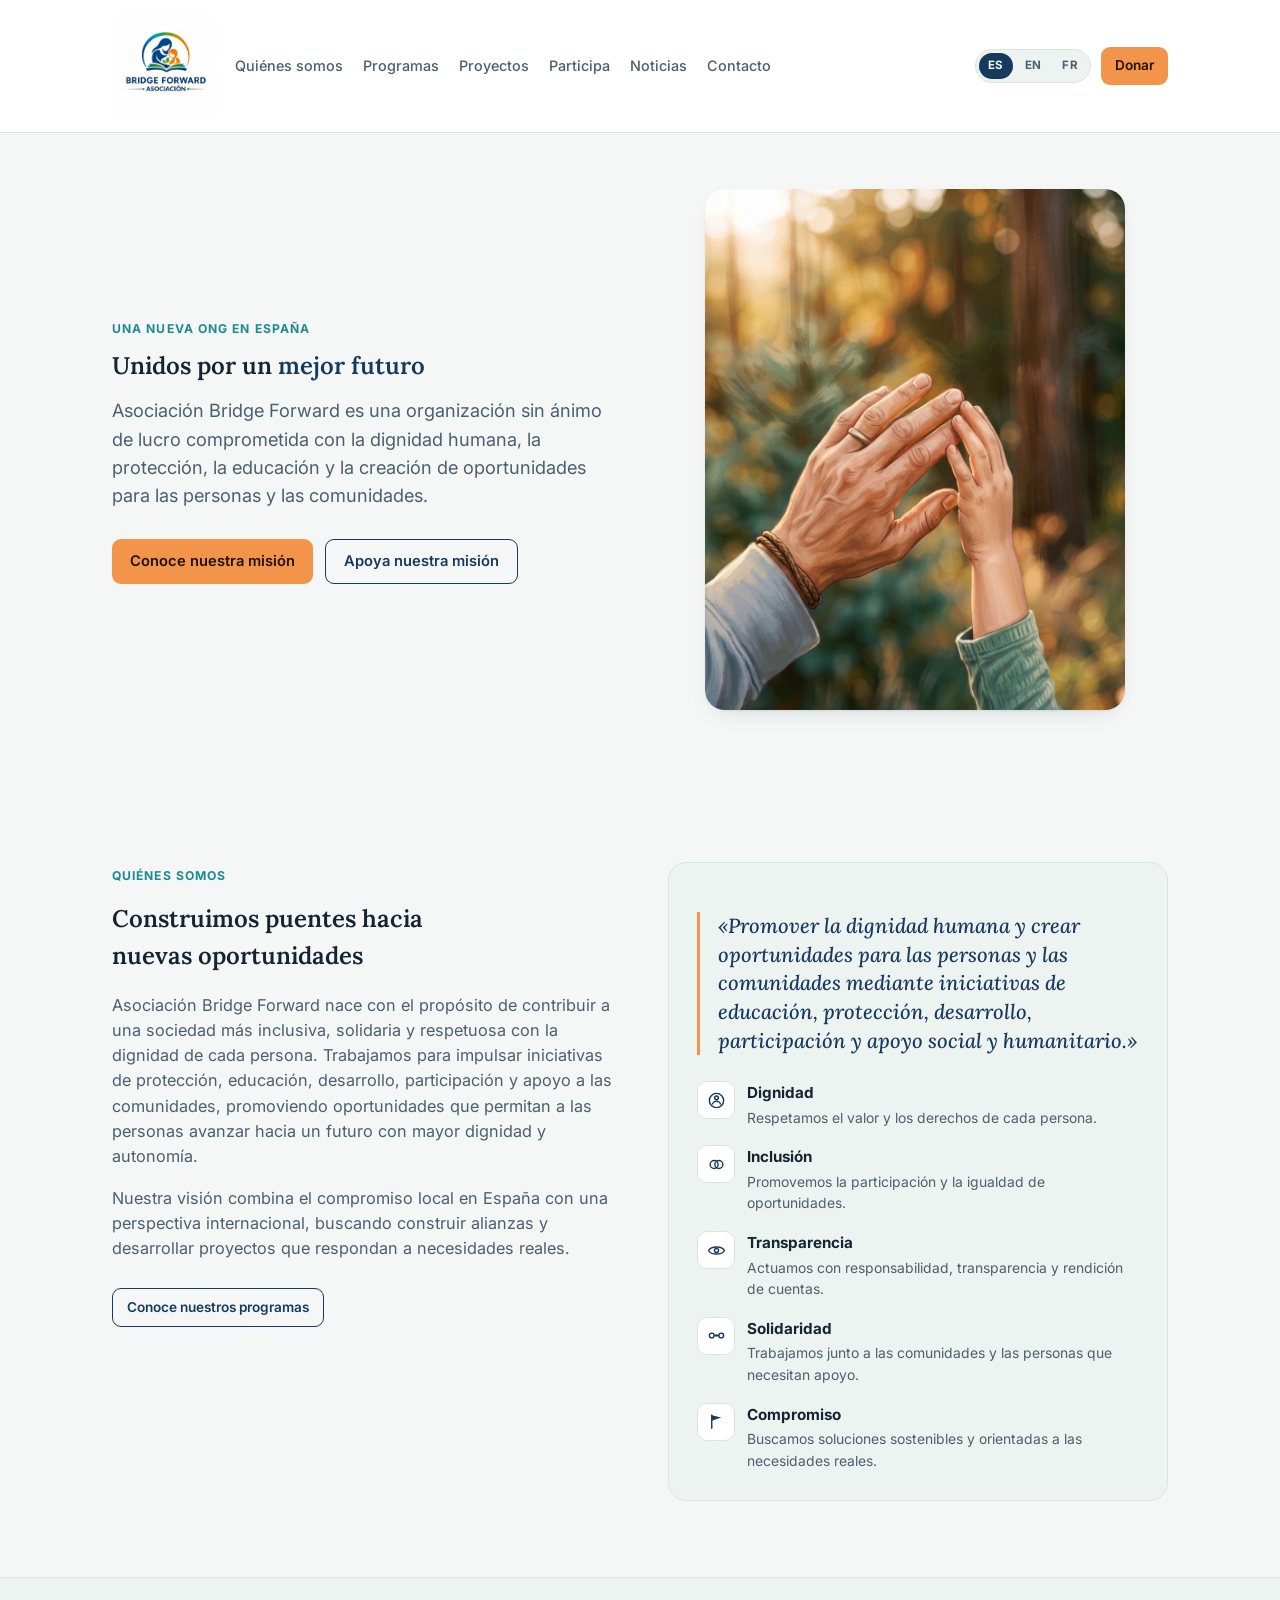
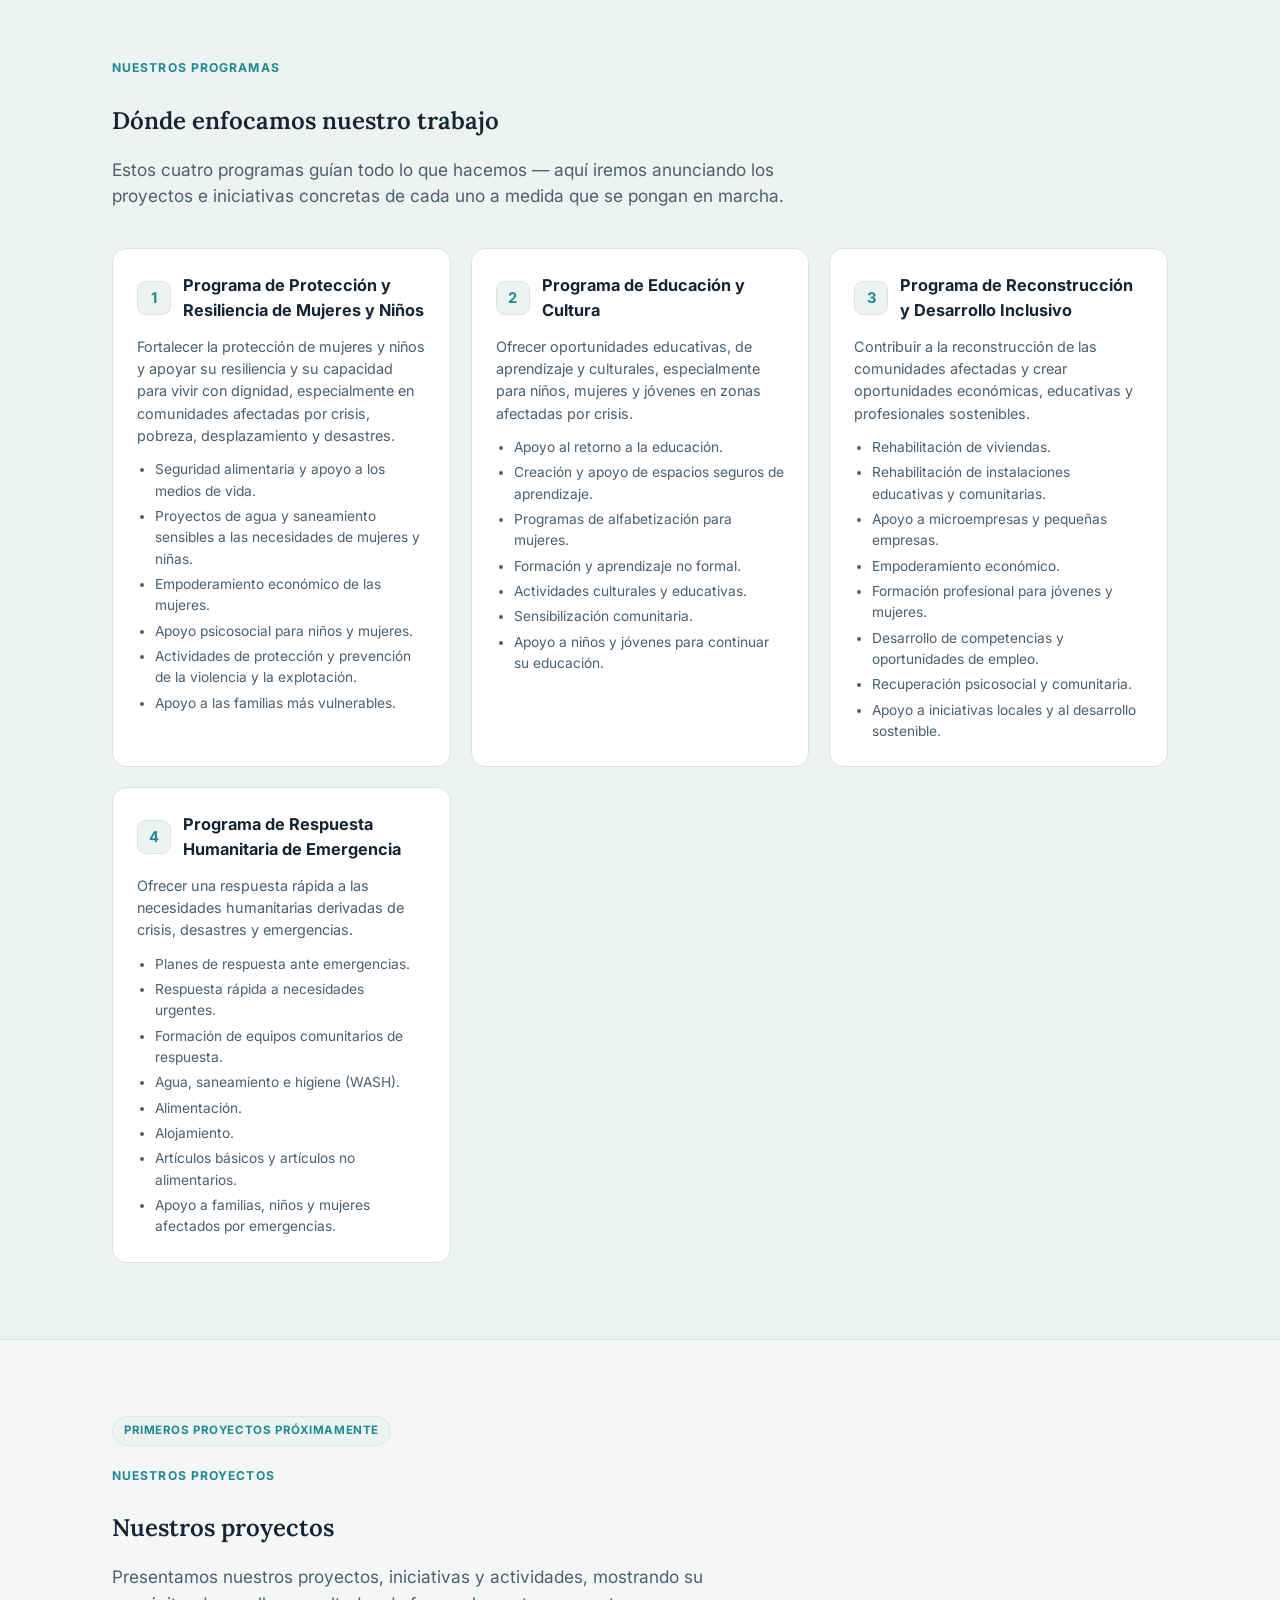
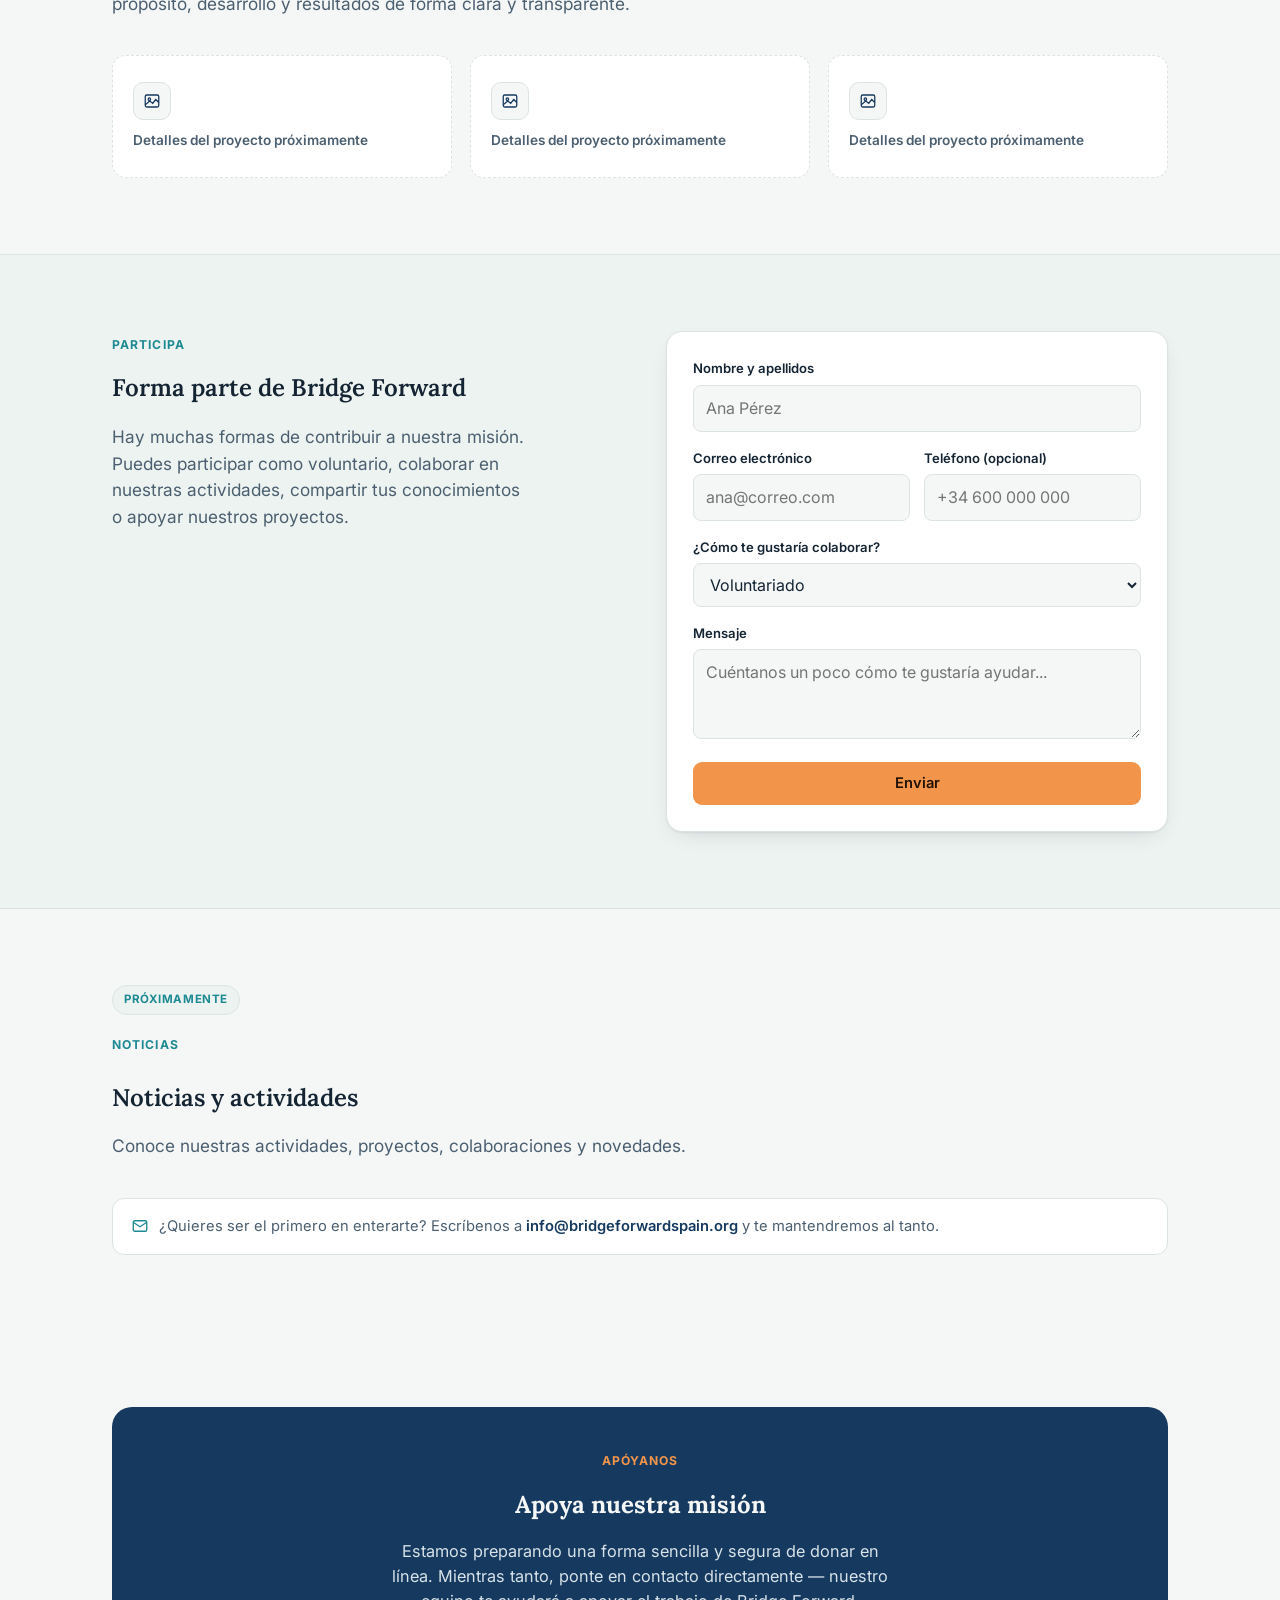
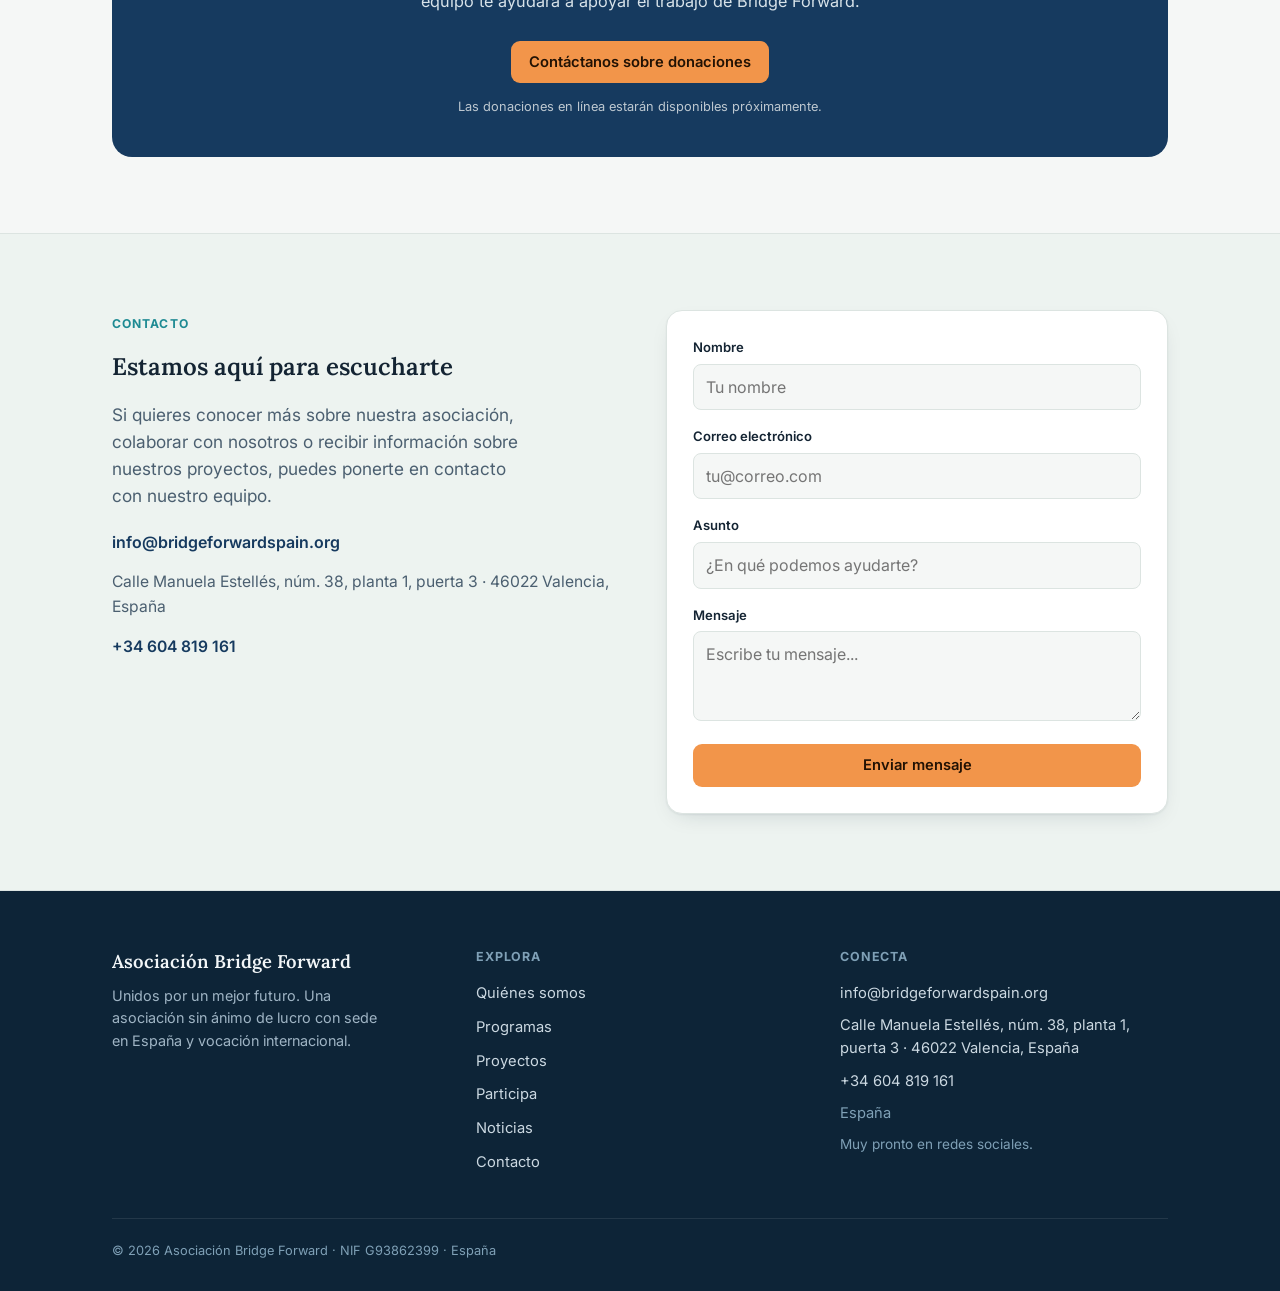
==== commit b330aa55: "Add postal address and phone to contact section and footer Publishes the association's address and p" ====
--- a/index.html
+++ b/index.html
@@ -293,6 +293,8 @@
         <h2 style="font-size:clamp(1.6rem,1.2rem+1.4vw,2.2rem);font-weight:600;margin-bottom:14px" data-i18n="contact.h2">We're Here to Listen</h2>
         <p style="font-size:1.08rem;color:var(--ink-soft);max-width:420px" data-i18n="contact.p">Want to learn more about our association?</p>
         <p style="margin-top:20px;font-weight:600"><a href="mailto:info@bridgeforwardspain.org" style="color:var(--brand)">info@bridgeforwardspain.org</a></p>
+        <p style="margin-top:8px;font-size:.98rem;color:var(--ink-soft)" data-i18n="contact.address">Calle Manuela Estellés, núm. 38, planta 1, puerta 3 · 46022 Valencia, España</p>
+        <p style="margin-top:4px;font-size:.98rem"><a href="tel:+34604819161" style="color:var(--brand);font-weight:600">+34 604 819 161</a></p>
       </div>
       <form id="contactForm" style="background:var(--surface);border:1px solid var(--border);border-radius:16px;padding:26px;box-shadow:var(--shadow)">
         <div style="margin-bottom:16px">
@@ -341,6 +343,8 @@
         <h5 style="font-size:.78rem;text-transform:uppercase;letter-spacing:.07em;color:#7FA0B6;margin:0 0 14px" data-i18n="footer.connect">Connect</h5>
         <ul style="list-style:none;margin:0;padding:0;display:flex;flex-direction:column;gap:9px">
           <li><a href="mailto:info@bridgeforwardspain.org" style="color:#CBD8E1;font-size:.92rem">info@bridgeforwardspain.org</a></li>
+          <li style="color:#CBD8E1;font-size:.92rem" data-i18n="contact.address">Calle Manuela Estellés, núm. 38, planta 1, puerta 3 · 46022 Valencia, España</li>
+          <li><a href="tel:+34604819161" style="color:#CBD8E1;font-size:.92rem">+34 604 819 161</a></li>
           <li style="color:#7FA0B6;font-size:.92rem" data-i18n="footer.spain">Spain</li>
           <li style="color:#7FA0B6;font-size:.85rem" data-i18n="footer.followsoon">Follow us soon.</li>
         </ul>
@@ -408,6 +412,7 @@
     "donate.cta":"Contáctanos sobre donaciones","donate.small":"Las donaciones en línea estarán disponibles próximamente.",
     "contact.eyebrow":"Contacto","contact.h2":"Estamos aquí para escucharte",
     "contact.p":"Si quieres conocer más sobre nuestra asociación, colaborar con nosotros o recibir información sobre nuestros proyectos, puedes ponerte en contacto con nuestro equipo.",
+    "contact.address":"Calle Manuela Estellés, núm. 38, planta 1, puerta 3 · 46022 Valencia, España",
     "form2.name":"Nombre","form2.name.placeholder":"Tu nombre",
     "form2.email":"Correo electrónico","form2.email.placeholder":"tu@correo.com",
     "form2.subject":"Asunto","form2.subject.placeholder":"¿En qué podemos ayudarte?",
@@ -471,6 +476,7 @@
     "donate.cta":"Contact Us About Giving","donate.small":"Online giving launches soon.",
     "contact.eyebrow":"Contact","contact.h2":"We're Here to Listen",
     "contact.p":"Want to learn more about our association, collaborate with us, or get updates on our projects? Reach out to our team.",
+    "contact.address":"Calle Manuela Estellés, 38, 1st floor, door 3 · 46022 Valencia, Spain",
     "form2.name":"Name","form2.name.placeholder":"Your name",
     "form2.email":"Email","form2.email.placeholder":"you@email.com",
     "form2.subject":"Subject","form2.subject.placeholder":"How can we help?",
@@ -534,6 +540,7 @@
     "donate.cta":"Nous contacter pour faire un don","donate.small":"Les dons en ligne seront bientôt disponibles.",
     "contact.eyebrow":"Contact","contact.h2":"Nous sommes là pour vous écouter",
     "contact.p":"Vous souhaitez en savoir plus sur notre association, collaborer avec nous ou recevoir des informations sur nos projets ? Contactez notre équipe.",
+    "contact.address":"Calle Manuela Estellés, n° 38, 1er étage, porte 3 · 46022 Valencia, Espagne",
     "form2.name":"Nom","form2.name.placeholder":"Votre nom",
     "form2.email":"E-mail","form2.email.placeholder":"vous@email.com",
     "form2.subject":"Objet","form2.subject.placeholder":"Comment pouvons-nous vous aider ?",
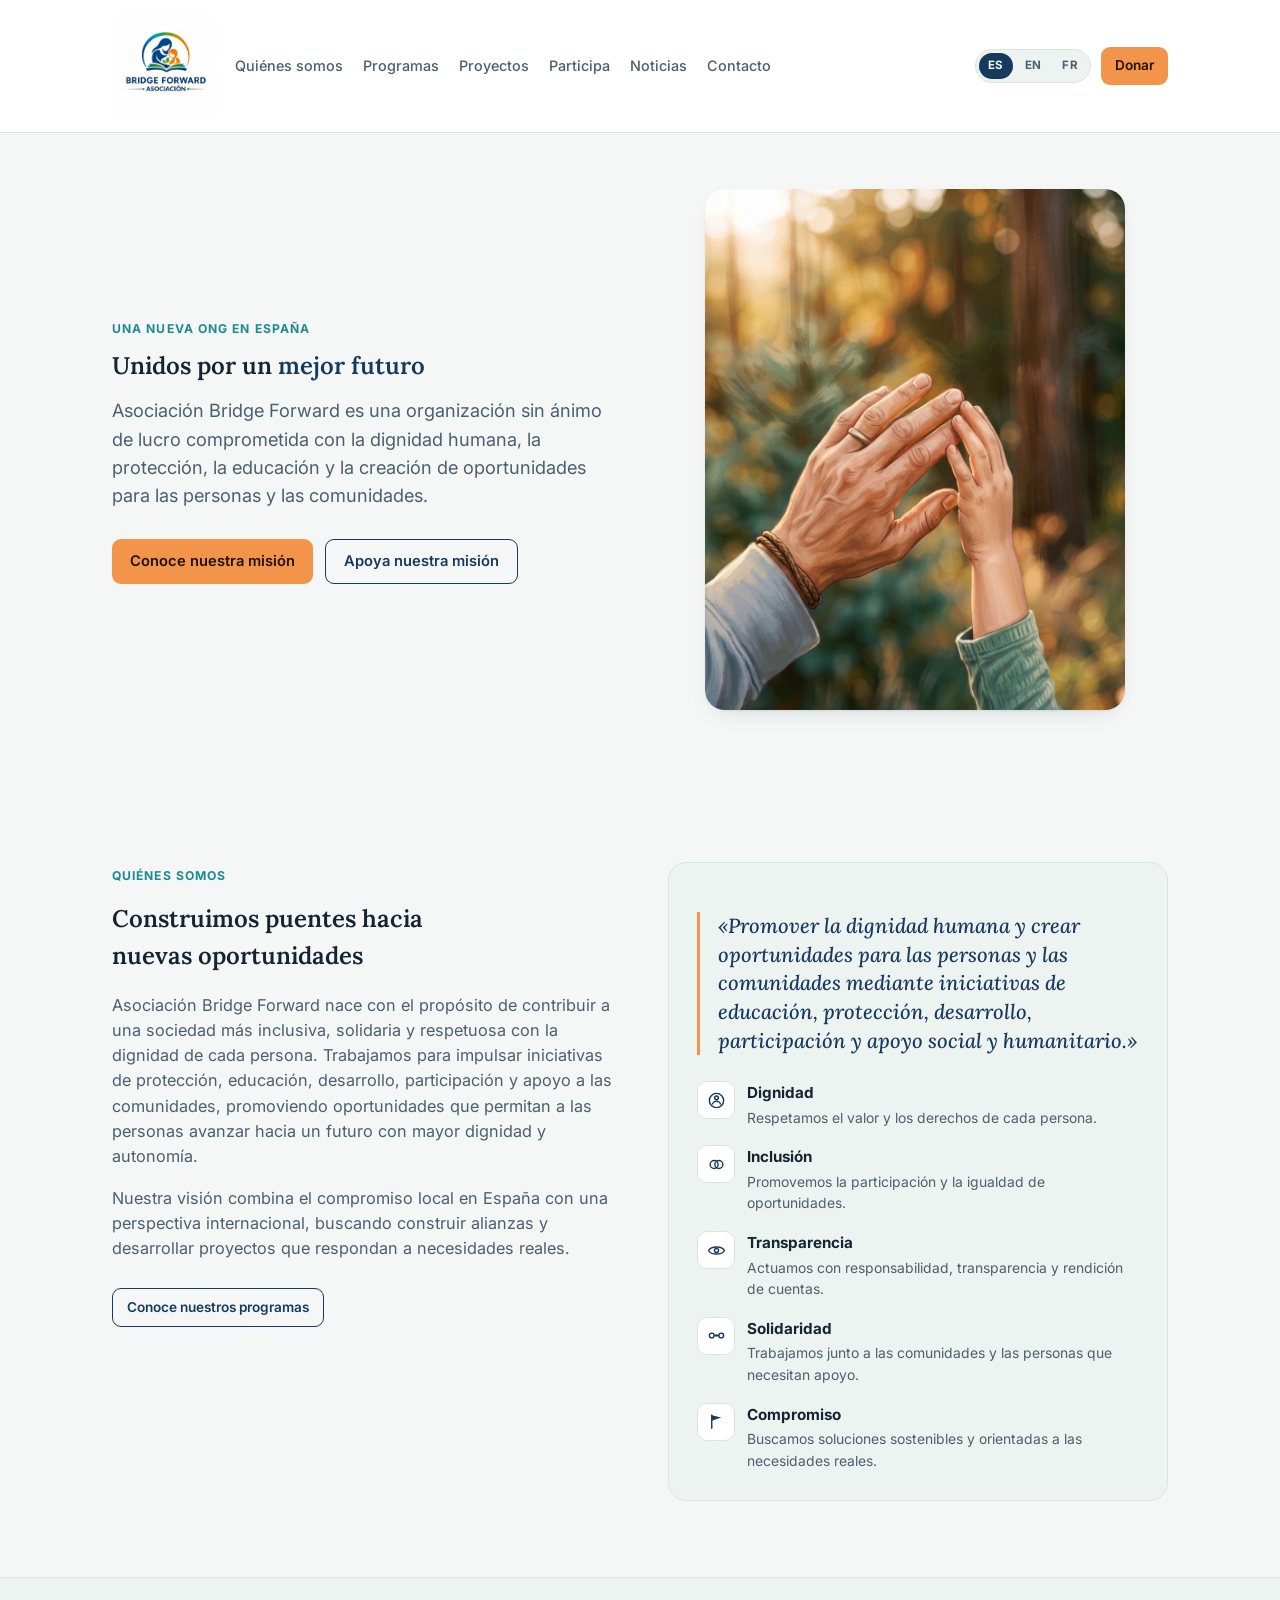
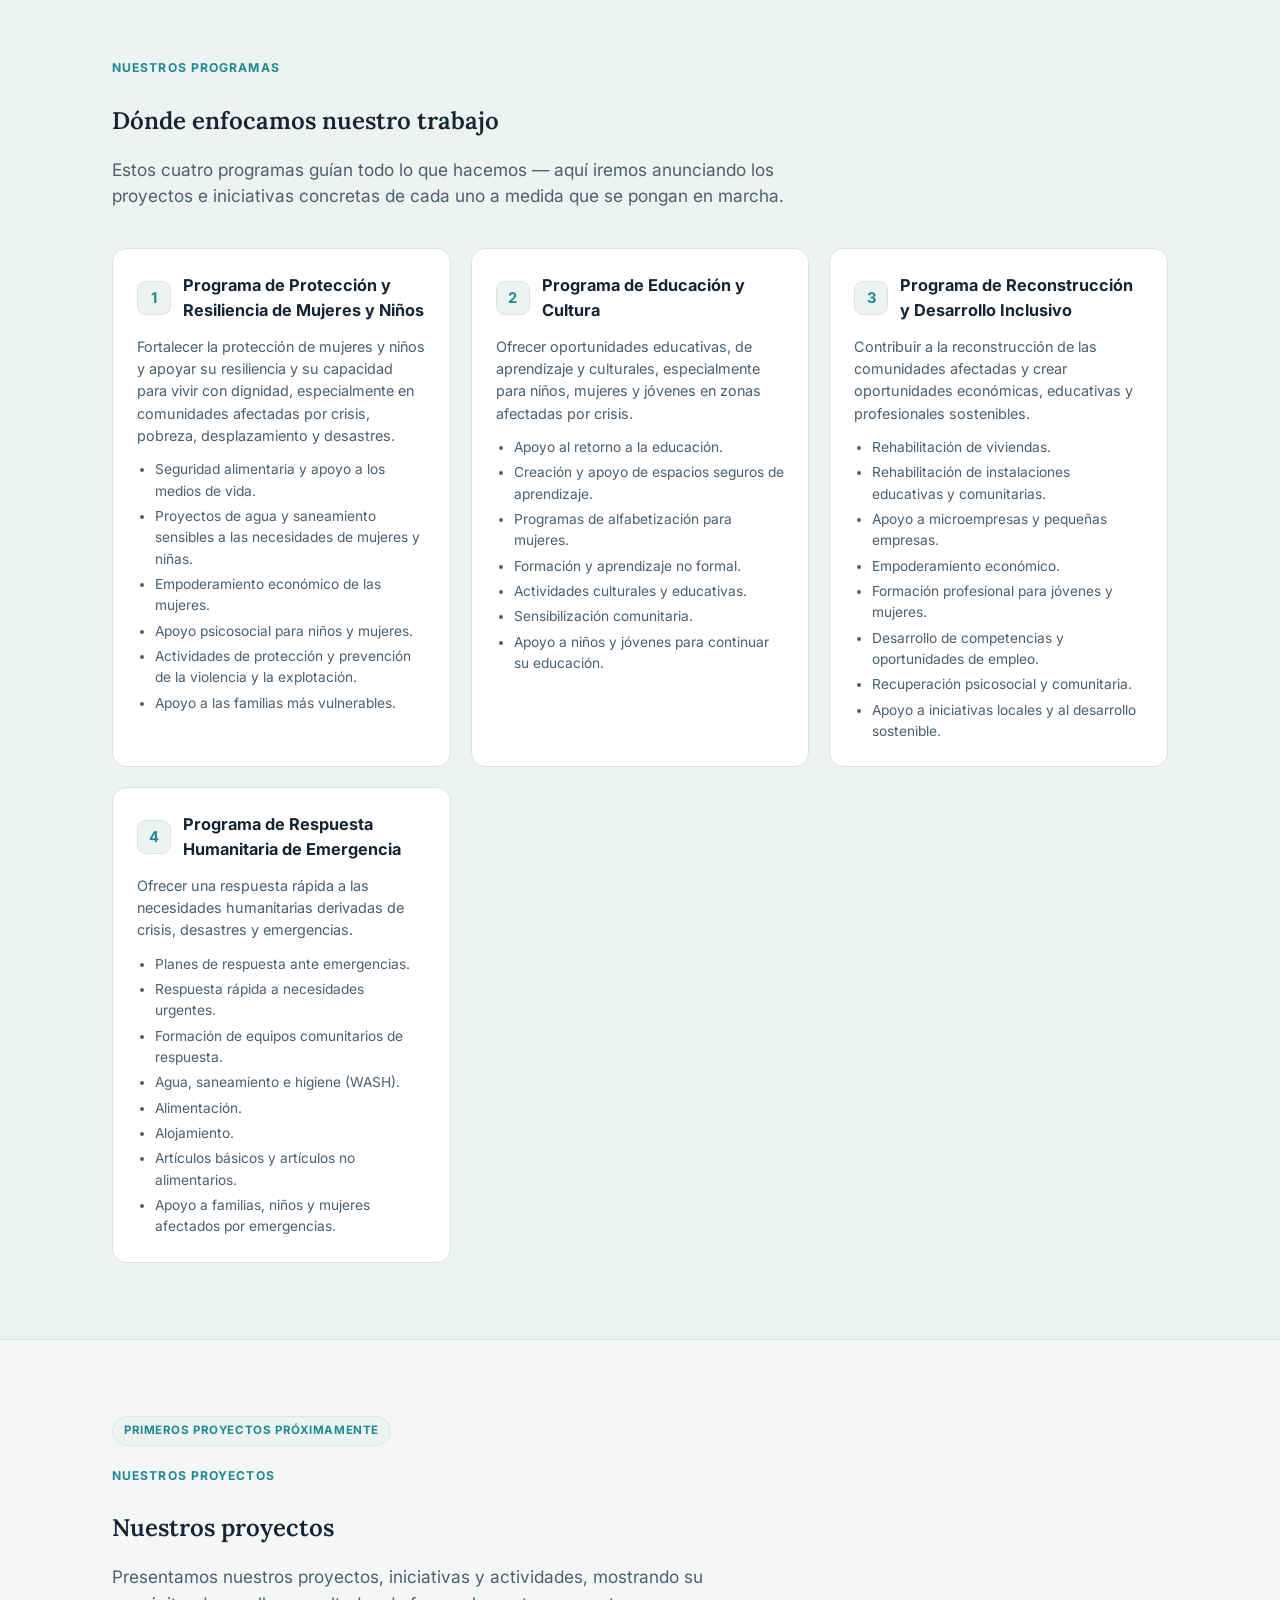
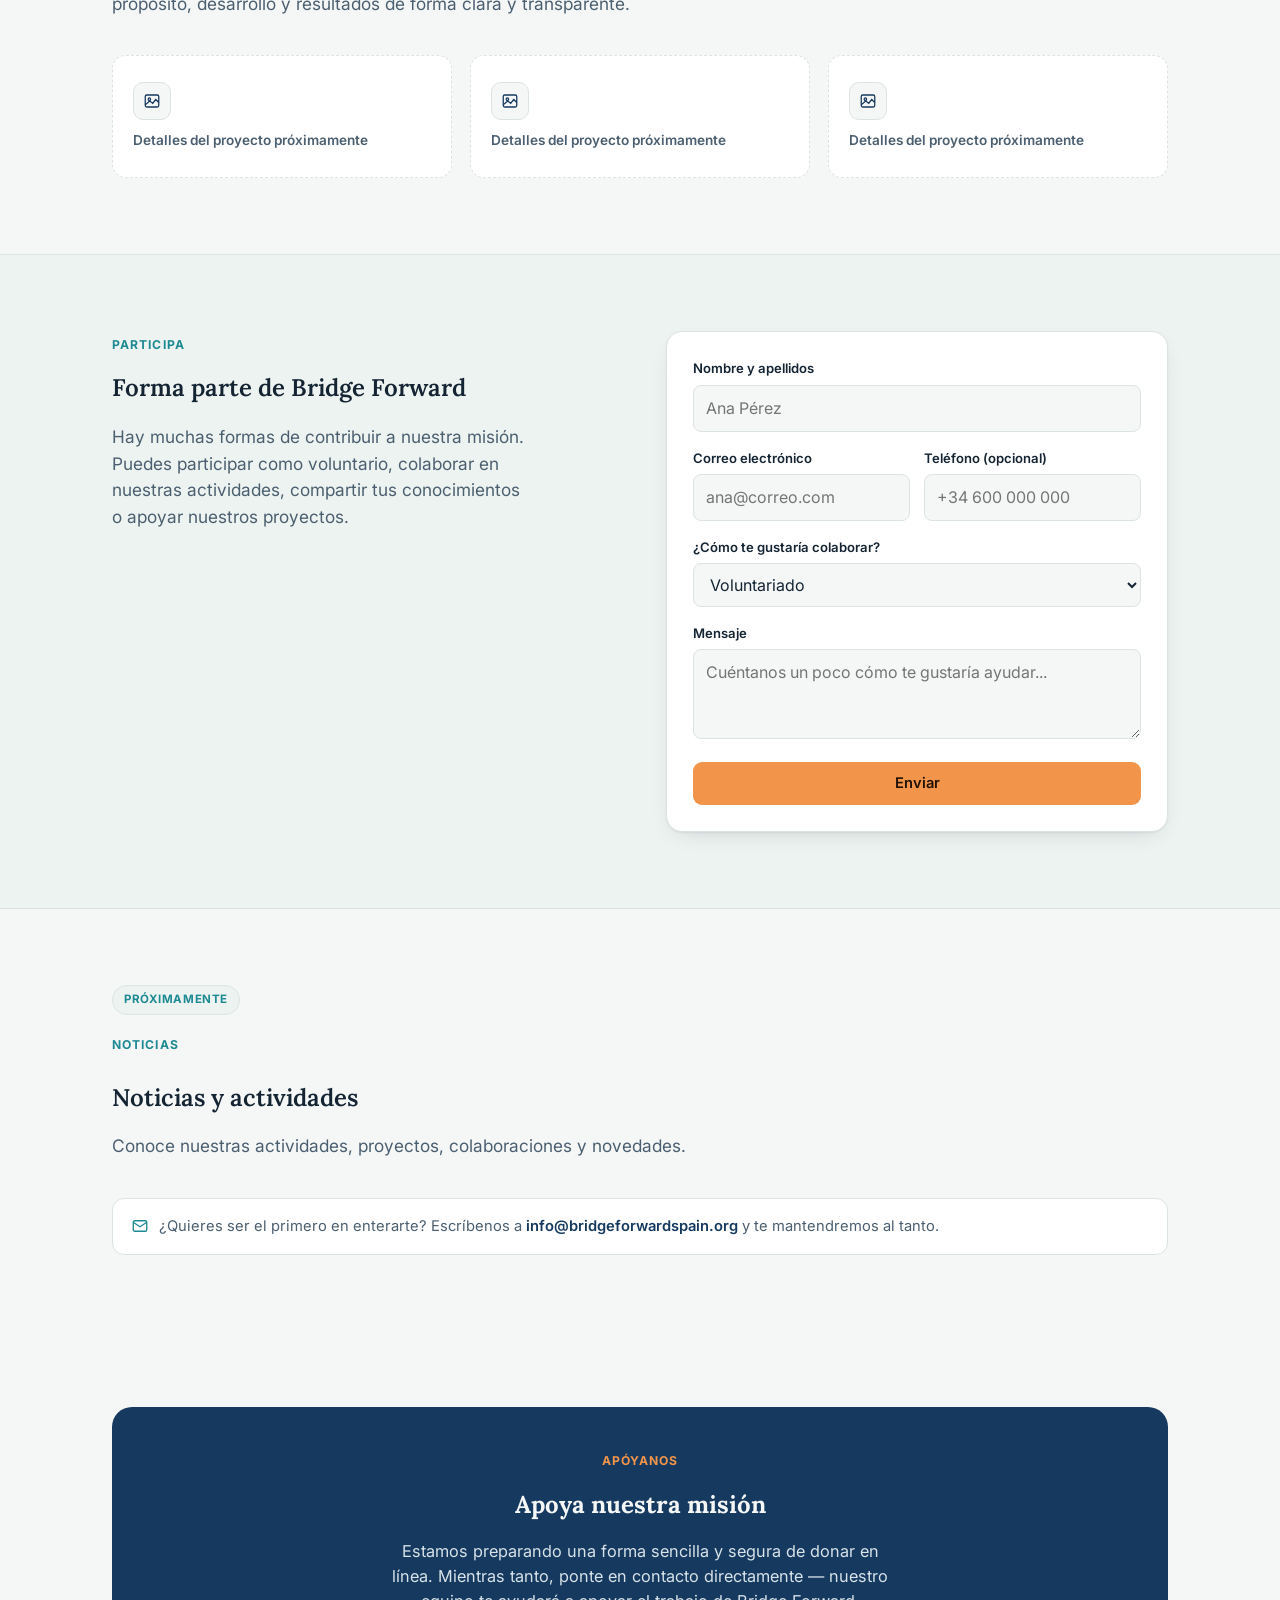
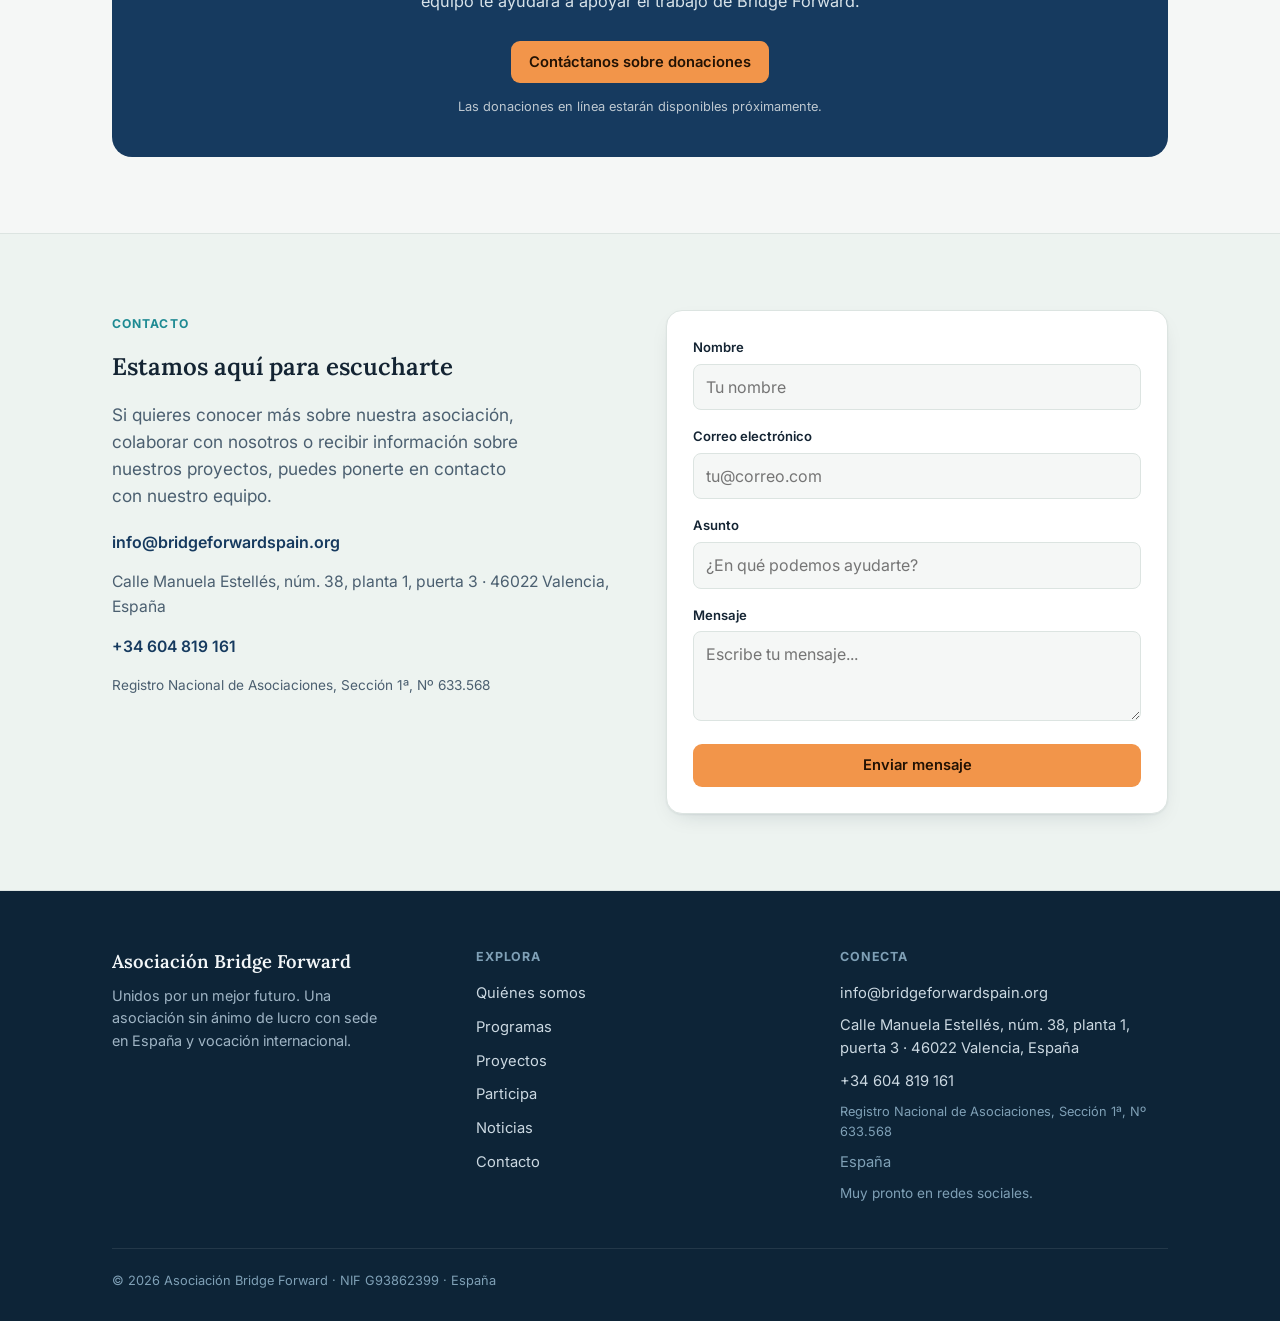
==== commit d0f69e1c: "Add registration number to contact section and footer Registro Nacional de Asociaciones, Sección 1ª," ====
--- a/index.html
+++ b/index.html
@@ -295,6 +295,7 @@
         <p style="margin-top:20px;font-weight:600"><a href="mailto:info@bridgeforwardspain.org" style="color:var(--brand)">info@bridgeforwardspain.org</a></p>
         <p style="margin-top:8px;font-size:.98rem;color:var(--ink-soft)" data-i18n="contact.address">Calle Manuela Estellés, núm. 38, planta 1, puerta 3 · 46022 Valencia, España</p>
         <p style="margin-top:4px;font-size:.98rem"><a href="tel:+34604819161" style="color:var(--brand);font-weight:600">+34 604 819 161</a></p>
+        <p style="margin-top:8px;font-size:.85rem;color:var(--ink-soft)" data-i18n="contact.registration">Registro Nacional de Asociaciones, Sección 1ª, Nº 633.568</p>
       </div>
       <form id="contactForm" style="background:var(--surface);border:1px solid var(--border);border-radius:16px;padding:26px;box-shadow:var(--shadow)">
         <div style="margin-bottom:16px">
@@ -345,6 +346,7 @@
           <li><a href="mailto:info@bridgeforwardspain.org" style="color:#CBD8E1;font-size:.92rem">info@bridgeforwardspain.org</a></li>
           <li style="color:#CBD8E1;font-size:.92rem" data-i18n="contact.address">Calle Manuela Estellés, núm. 38, planta 1, puerta 3 · 46022 Valencia, España</li>
           <li><a href="tel:+34604819161" style="color:#CBD8E1;font-size:.92rem">+34 604 819 161</a></li>
+          <li style="color:#7FA0B6;font-size:.8rem" data-i18n="contact.registration">Registro Nacional de Asociaciones, Sección 1ª, Nº 633.568</li>
           <li style="color:#7FA0B6;font-size:.92rem" data-i18n="footer.spain">Spain</li>
           <li style="color:#7FA0B6;font-size:.85rem" data-i18n="footer.followsoon">Follow us soon.</li>
         </ul>
@@ -413,6 +415,7 @@
     "contact.eyebrow":"Contacto","contact.h2":"Estamos aquí para escucharte",
     "contact.p":"Si quieres conocer más sobre nuestra asociación, colaborar con nosotros o recibir información sobre nuestros proyectos, puedes ponerte en contacto con nuestro equipo.",
     "contact.address":"Calle Manuela Estellés, núm. 38, planta 1, puerta 3 · 46022 Valencia, España",
+    "contact.registration":"Registro Nacional de Asociaciones, Sección 1ª, Nº 633.568",
     "form2.name":"Nombre","form2.name.placeholder":"Tu nombre",
     "form2.email":"Correo electrónico","form2.email.placeholder":"tu@correo.com",
     "form2.subject":"Asunto","form2.subject.placeholder":"¿En qué podemos ayudarte?",
@@ -477,6 +480,7 @@
     "contact.eyebrow":"Contact","contact.h2":"We're Here to Listen",
     "contact.p":"Want to learn more about our association, collaborate with us, or get updates on our projects? Reach out to our team.",
     "contact.address":"Calle Manuela Estellés, 38, 1st floor, door 3 · 46022 Valencia, Spain",
+    "contact.registration":"National Register of Associations, Section 1, No. 633,568",
     "form2.name":"Name","form2.name.placeholder":"Your name",
     "form2.email":"Email","form2.email.placeholder":"you@email.com",
     "form2.subject":"Subject","form2.subject.placeholder":"How can we help?",
@@ -541,6 +545,7 @@
     "contact.eyebrow":"Contact","contact.h2":"Nous sommes là pour vous écouter",
     "contact.p":"Vous souhaitez en savoir plus sur notre association, collaborer avec nous ou recevoir des informations sur nos projets ? Contactez notre équipe.",
     "contact.address":"Calle Manuela Estellés, n° 38, 1er étage, porte 3 · 46022 Valencia, Espagne",
+    "contact.registration":"Registre national des associations, Section 1, n° 633 568",
     "form2.name":"Nom","form2.name.placeholder":"Votre nom",
     "form2.email":"E-mail","form2.email.placeholder":"vous@email.com",
     "form2.subject":"Objet","form2.subject.placeholder":"Comment pouvons-nous vous aider ?",
